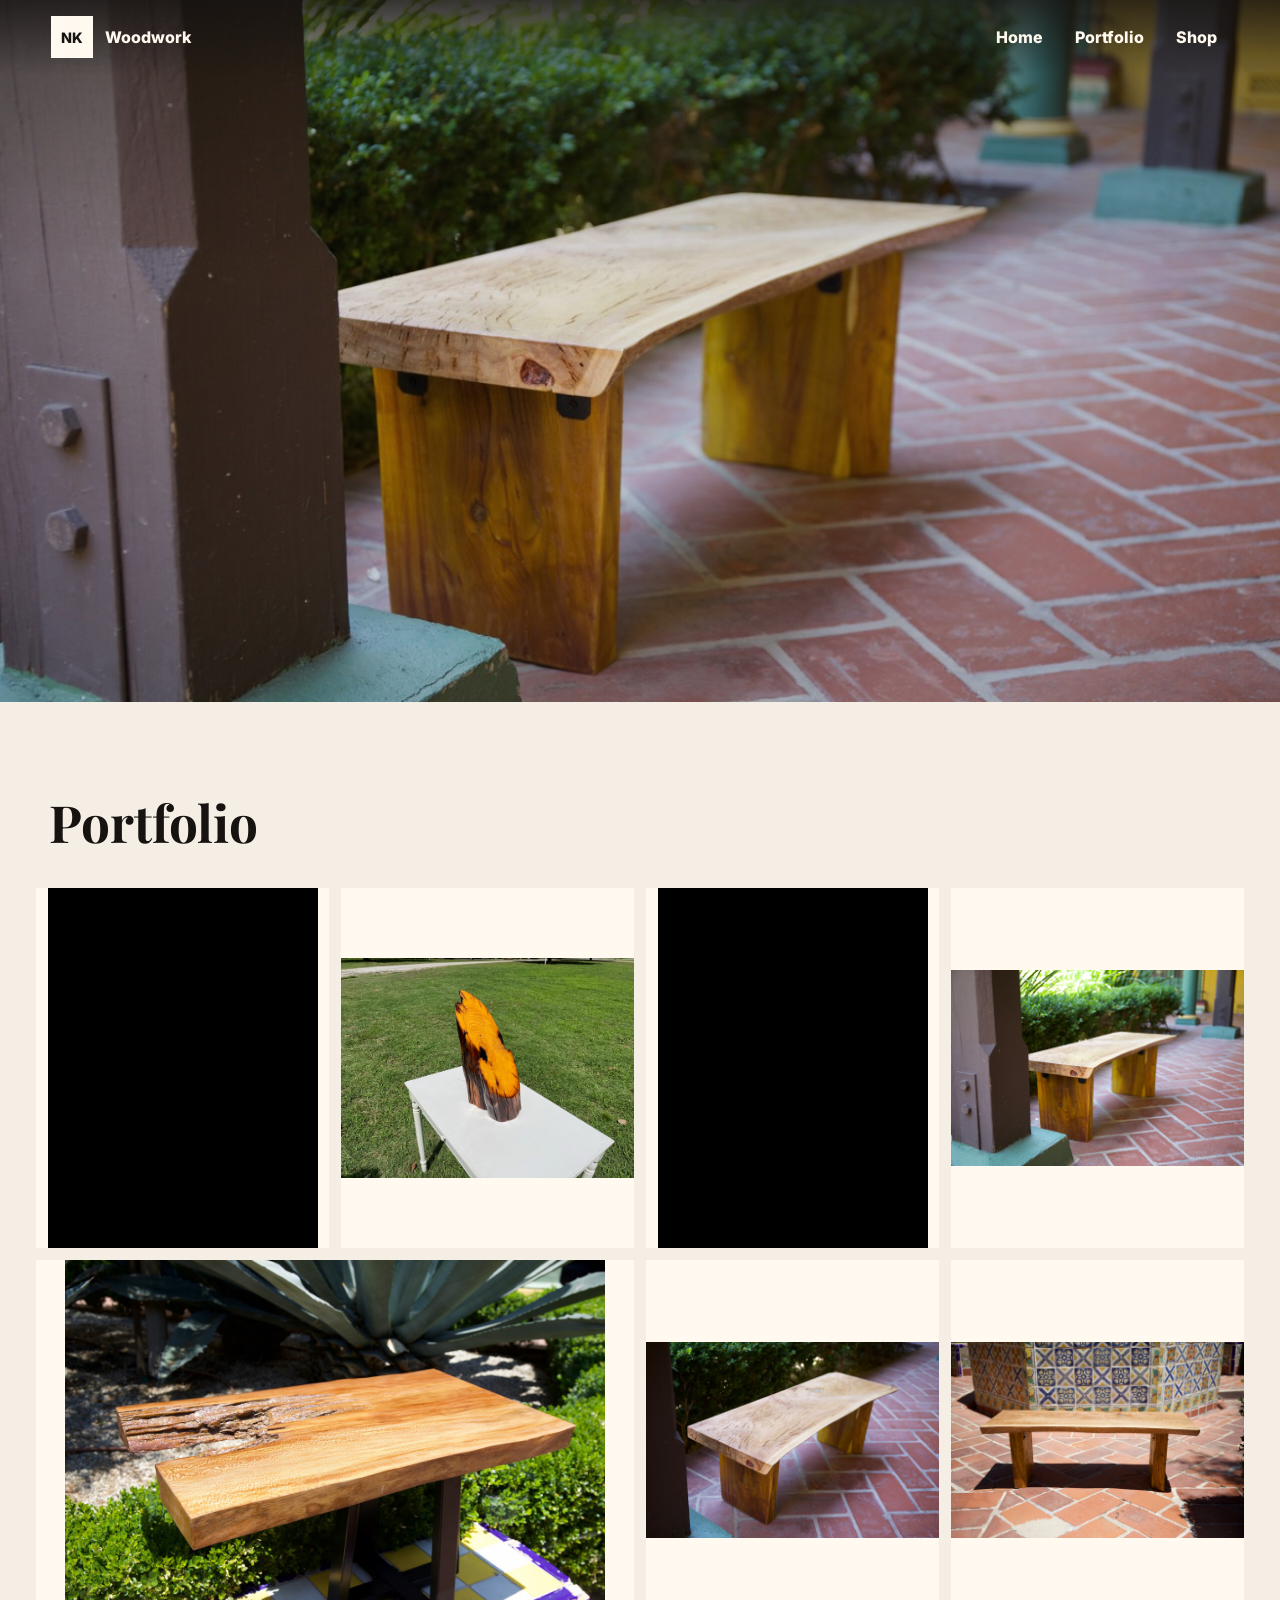
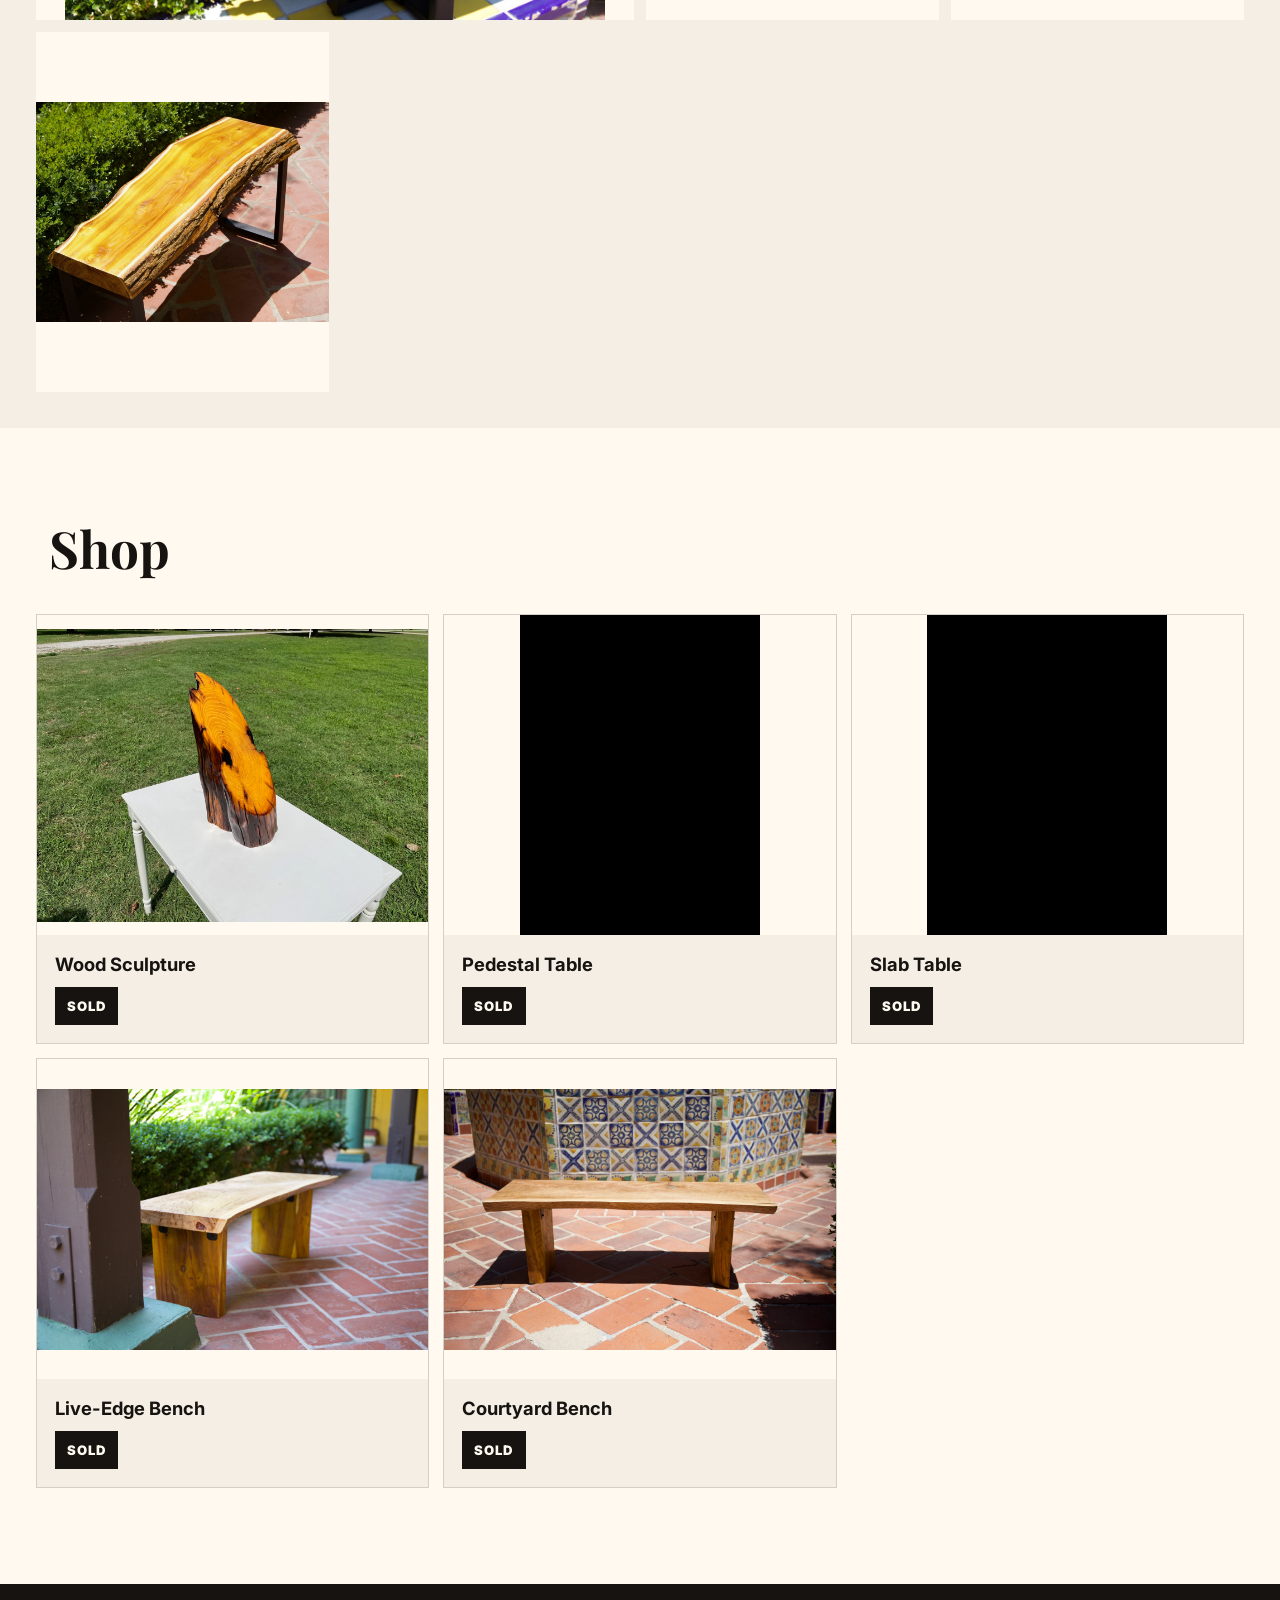
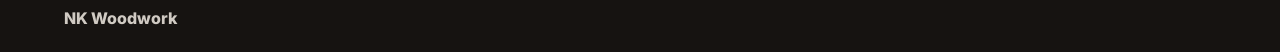
==== index.html @ 6a97d62b "Add files via upload" ====
<!doctype html>
<html lang="en">
  <head>
    <meta charset="utf-8">
    <meta name="viewport" content="width=device-width, initial-scale=1">
    <meta name="description" content="NK Woodwork creates custom handmade wood furniture, live-edge pieces, benches, tables, stools, boxes, and wood goods.">
    <title>NK Woodwork | Custom Wood Furniture</title>
    <link rel="preconnect" href="https://fonts.googleapis.com">
    <link rel="preconnect" href="https://fonts.gstatic.com" crossorigin>
    <link href="https://fonts.googleapis.com/css2?family=Inter:wght@400;600;700;800&family=Playfair+Display:wght@700&display=swap" rel="stylesheet">
    <link rel="stylesheet" href="styles.css">
  </head>
  <body>
    <header class="site-header">
      <a class="brand" href="#home" aria-label="NK Woodwork home">
        <span class="brand-mark">NK</span>
        <span>Woodwork</span>
      </a>
      <nav class="site-nav" aria-label="Main navigation">
        <a href="#home">Home</a>
        <a href="#portfolio">Portfolio</a>
        <a href="#shop">Shop</a>
      </nav>
    </header>

    <main>
      <section id="home" class="hero">
        <img class="hero-image" src="assets/images/live-edge-bench-side.jpg" alt="Wood bench on a tile patio">
        <div class="hero-shade"></div>
      </section>

      <section id="portfolio" class="portfolio-section">
        <div class="section-title">
          <h2>Portfolio</h2>
        </div>

        <div class="portfolio-grid" aria-label="NK Woodwork image portfolio">
          <button class="portfolio-item" type="button" data-full="assets/images/slab-table-courtyard-new.jpg" data-title="Slab table">
            <img src="assets/images/slab-table-courtyard-new.jpg" alt="Wood slab table in a courtyard">
          </button>
          <button class="portfolio-item" type="button" data-full="assets/images/wood-sculpture-lawn.jpg" data-title="Wood sculpture">
            <img src="assets/images/wood-sculpture-lawn.jpg" alt="Polished wood sculpture on a white table outdoors">
          </button>
          <button class="portfolio-item" type="button" data-full="assets/images/pedestal-table-yellow-wall.jpg" data-title="Pedestal table">
            <img src="assets/images/pedestal-table-yellow-wall.jpg" alt="Wood table in front of a yellow wall">
          </button>
          <button class="portfolio-item" type="button" data-full="assets/images/live-edge-bench-side.jpg" data-title="Live-edge bench">
            <img src="assets/images/live-edge-bench-side.jpg" alt="Live-edge bench on tile patio">
          </button>
          <button class="portfolio-item wide" type="button" data-full="assets/images/live-edge-table-garden.jpg" data-title="Garden table">
            <img src="assets/images/live-edge-table-garden.jpg" alt="Live-edge wood table in a garden">
          </button>
          <button class="portfolio-item" type="button" data-full="assets/images/live-edge-bench-angle.jpg" data-title="Wood bench">
            <img src="assets/images/live-edge-bench-angle.jpg" alt="Wood bench from an angled view">
          </button>
          <button class="portfolio-item" type="button" data-full="assets/images/courtyard-bench.jpg" data-title="Courtyard bench">
            <img src="assets/images/courtyard-bench.jpg" alt="Wood bench in front of tilework">
          </button>
          <button class="portfolio-item" type="button" data-full="assets/images/hero-bench.jpg" data-title="Live-edge bench">
            <img src="assets/images/hero-bench.jpg" alt="Live-edge wood bench on a patio">
          </button>
        </div>
      </section>

      <section id="shop" class="shop-section">
        <div class="section-title">
          <h2>Shop</h2>
        </div>

        <div class="shop-grid" aria-label="Items for sale">
          <article class="shop-card">
            <img src="assets/images/wood-sculpture-lawn.jpg" alt="Polished wood sculpture on a white table outdoors">
            <div class="shop-card-copy">
              <h3>Wood Sculpture</h3>
              <p class="sold-out">Sold</p>
            </div>
          </article>

          <article class="shop-card">
            <img src="assets/images/pedestal-table-yellow-wall.jpg" alt="Wood table in front of a yellow wall">
            <div class="shop-card-copy">
              <h3>Pedestal Table</h3>
              <p class="sold-out">Sold</p>
            </div>
          </article>

          <article class="shop-card">
            <img src="assets/images/slab-table-courtyard-new.jpg" alt="Wood slab table in a courtyard">
            <div class="shop-card-copy">
              <h3>Slab Table</h3>
              <p class="sold-out">Sold</p>
            </div>
          </article>

          <article class="shop-card">
            <img src="assets/images/live-edge-bench-side.jpg" alt="Live-edge bench on tile patio">
            <div class="shop-card-copy">
              <h3>Live-Edge Bench</h3>
              <p class="sold-out">Sold</p>
            </div>
          </article>

          <article class="shop-card">
            <img src="assets/images/courtyard-bench.jpg" alt="Wood bench in front of tilework">
            <div class="shop-card-copy">
              <h3>Courtyard Bench</h3>
              <p class="sold-out">Sold</p>
            </div>
          </article>
        </div>
      </section>
    </main>

    <footer class="site-footer">
      <span>NK Woodwork</span>
    </footer>

    <dialog class="lightbox" aria-label="Project image preview">
      <button class="lightbox-close" type="button" aria-label="Close preview">×</button>
      <img src="assets/images/hero-bench.jpg" alt="">
      <p></p>
    </dialog>

    <script src="script.js"></script>
  </body>
</html>
---- styles.css ----
:root {
  --ink: #161311;
  --paper: #f4eee4;
  --paper-soft: #fff9f0;
  --cedar: #9d5b2d;
  --cedar-dark: #633519;
  --forest: #163b34;
  --charcoal: #252321;
  --line: rgba(22, 19, 17, 0.14);
  --shadow: 0 24px 70px rgba(22, 19, 17, 0.22);
}

* {
  box-sizing: border-box;
}

html {
  scroll-behavior: smooth;
}

body {
  margin: 0;
  color: var(--ink);
  background: var(--paper);
  font-family: Inter, system-ui, -apple-system, BlinkMacSystemFont, "Segoe UI", sans-serif;
}

img {
  display: block;
  width: 100%;
}

a {
  color: inherit;
  text-decoration: none;
}

button {
  font: inherit;
}

.site-header {
  position: fixed;
  top: 0;
  left: 0;
  z-index: 10;
  display: flex;
  width: 100%;
  align-items: center;
  justify-content: space-between;
  gap: 18px;
  padding: 16px clamp(16px, 4vw, 52px);
  color: var(--paper-soft);
  background: linear-gradient(to bottom, rgba(22, 19, 17, 0.72), rgba(22, 19, 17, 0));
}

.brand {
  display: inline-flex;
  align-items: center;
  gap: 12px;
  font-weight: 800;
}

.brand-mark {
  display: grid;
  width: 42px;
  height: 42px;
  place-items: center;
  color: var(--ink);
  background: var(--paper-soft);
  font-size: 0.9rem;
}

.site-nav {
  display: flex;
  align-items: center;
  gap: 8px;
  font-weight: 800;
}

.site-nav a {
  padding: 10px 12px;
}

.site-nav a:hover,
.site-nav a:focus-visible {
  color: #f1c38b;
}

.hero {
  position: relative;
  min-height: 78svh;
  display: grid;
  overflow: hidden;
  color: var(--paper-soft);
}

.hero-image,
.hero-shade {
  position: absolute;
  inset: 0;
  width: 100%;
  height: 100%;
}

.hero-image {
  object-fit: cover;
}

.hero-shade {
  background:
    linear-gradient(180deg, rgba(22, 19, 17, 0.5), rgba(22, 19, 17, 0.06) 38%),
    linear-gradient(0deg, rgba(22, 19, 17, 0.18), rgba(22, 19, 17, 0));
}

h2 {
  margin: 0;
  font-family: "Playfair Display", Georgia, serif;
  line-height: 0.94;
  letter-spacing: 0;
}

h2 {
  font-size: clamp(1.9rem, 4vw, 3.8rem);
}

.shop-card h3,
.shop-card p {
  margin: 0;
}

.portfolio-section {
  padding: clamp(52px, 8vw, 96px) clamp(12px, 3vw, 36px) clamp(12px, 3vw, 36px);
}

.section-title {
  padding: 0 clamp(4px, 1vw, 16px) clamp(26px, 4vw, 42px);
}

.portfolio-grid {
  display: grid;
  grid-template-columns: repeat(4, minmax(0, 1fr));
  grid-auto-rows: 360px;
  gap: 12px;
}

.portfolio-item {
  position: relative;
  overflow: hidden;
  border: 0;
  padding: 0;
  background: var(--paper-soft);
  cursor: zoom-in;
}

.portfolio-item.wide {
  grid-column: span 2;
}

.portfolio-item.tall {
  grid-row: span 2;
}

.portfolio-item img {
  height: 100%;
  object-fit: contain;
  transition: transform 260ms ease, filter 260ms ease;
}

.portfolio-item:hover img,
.portfolio-item:focus-visible img {
  transform: scale(1.035);
  filter: saturate(1.06) contrast(1.02);
}

.shop-section {
  padding: clamp(52px, 8vw, 96px) clamp(12px, 3vw, 36px);
  background: var(--paper-soft);
}

.shop-grid {
  display: grid;
  grid-template-columns: repeat(3, minmax(0, 1fr));
  gap: 14px;
}

.shop-card {
  display: grid;
  grid-template-rows: 320px auto;
  border: 1px solid var(--line);
  background: var(--paper);
}

.shop-card img {
  height: 100%;
  object-fit: contain;
  background: var(--paper-soft);
}

.shop-card-copy {
  display: grid;
  gap: 12px;
  padding: 18px;
}

.shop-card h3 {
  font-size: 1.15rem;
}

.sold-out {
  display: inline-flex;
  width: fit-content;
  min-height: 38px;
  align-items: center;
  padding: 9px 12px;
  color: var(--paper-soft);
  background: var(--ink);
  font-size: 0.82rem;
  font-weight: 900;
  letter-spacing: 0.08em;
  text-transform: uppercase;
}

.site-footer {
  display: flex;
  flex-wrap: wrap;
  gap: 12px 24px;
  justify-content: space-between;
  padding: 24px clamp(18px, 5vw, 72px);
  color: rgba(255, 249, 240, 0.8);
  background: var(--ink);
  font-weight: 800;
}

.lightbox {
  width: min(1120px, calc(100vw - 32px));
  border: 0;
  padding: 0;
  color: #fff;
  background: #14110f;
  box-shadow: var(--shadow);
}

.lightbox::backdrop {
  background: rgba(0, 0, 0, 0.78);
}

.lightbox img {
  max-height: 82vh;
  object-fit: contain;
  background: #14110f;
}

.lightbox p {
  margin: 0;
  padding: 14px 18px 18px;
  font-weight: 800;
}

.lightbox-close {
  position: absolute;
  top: 10px;
  right: 10px;
  z-index: 2;
  width: 42px;
  height: 42px;
  border: 1px solid rgba(255, 255, 255, 0.45);
  color: #fff;
  background: rgba(0, 0, 0, 0.55);
  font-size: 1.8rem;
  line-height: 1;
  cursor: pointer;
}

@media (max-width: 980px) {
  .portfolio-grid {
    grid-template-columns: repeat(2, minmax(0, 1fr));
    grid-auto-rows: 330px;
  }

  .shop-grid {
    grid-template-columns: 1fr;
  }
}

@media (max-width: 620px) {
  .site-header {
    align-items: center;
    flex-direction: row;
    background: rgba(22, 19, 17, 0.8);
  }

  .site-nav {
    width: auto;
    justify-content: flex-end;
    gap: 8px;
    font-size: 0.78rem;
  }

  .site-nav a {
    padding-inline: 0;
  }

  .brand {
    gap: 8px;
    font-size: 0.9rem;
  }

  .brand-mark {
    width: 36px;
    height: 36px;
    font-size: 0.78rem;
  }

  .hero {
    min-height: 62svh;
  }

  .portfolio-grid {
    grid-template-columns: 1fr;
    grid-auto-rows: 360px;
  }

  .portfolio-item.wide,
  .portfolio-item.tall {
    grid-column: auto;
    grid-row: auto;
  }
}
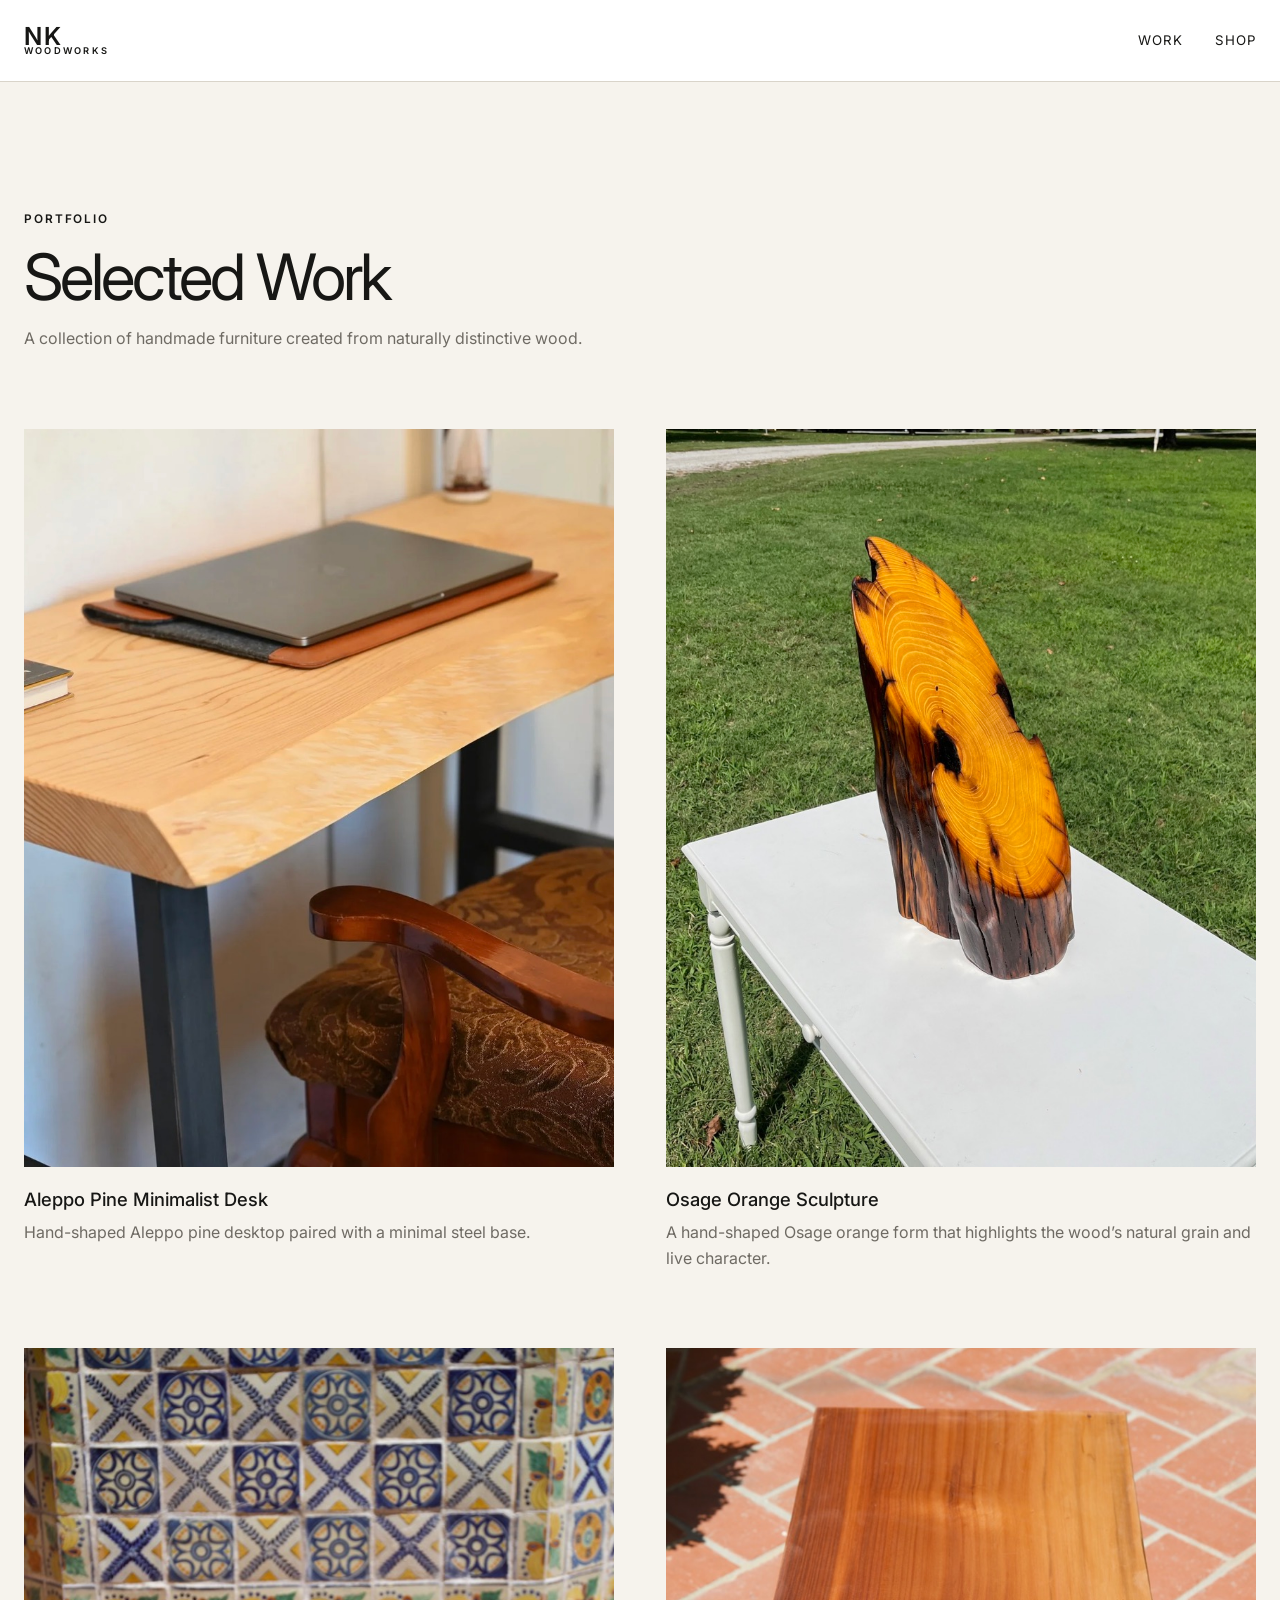
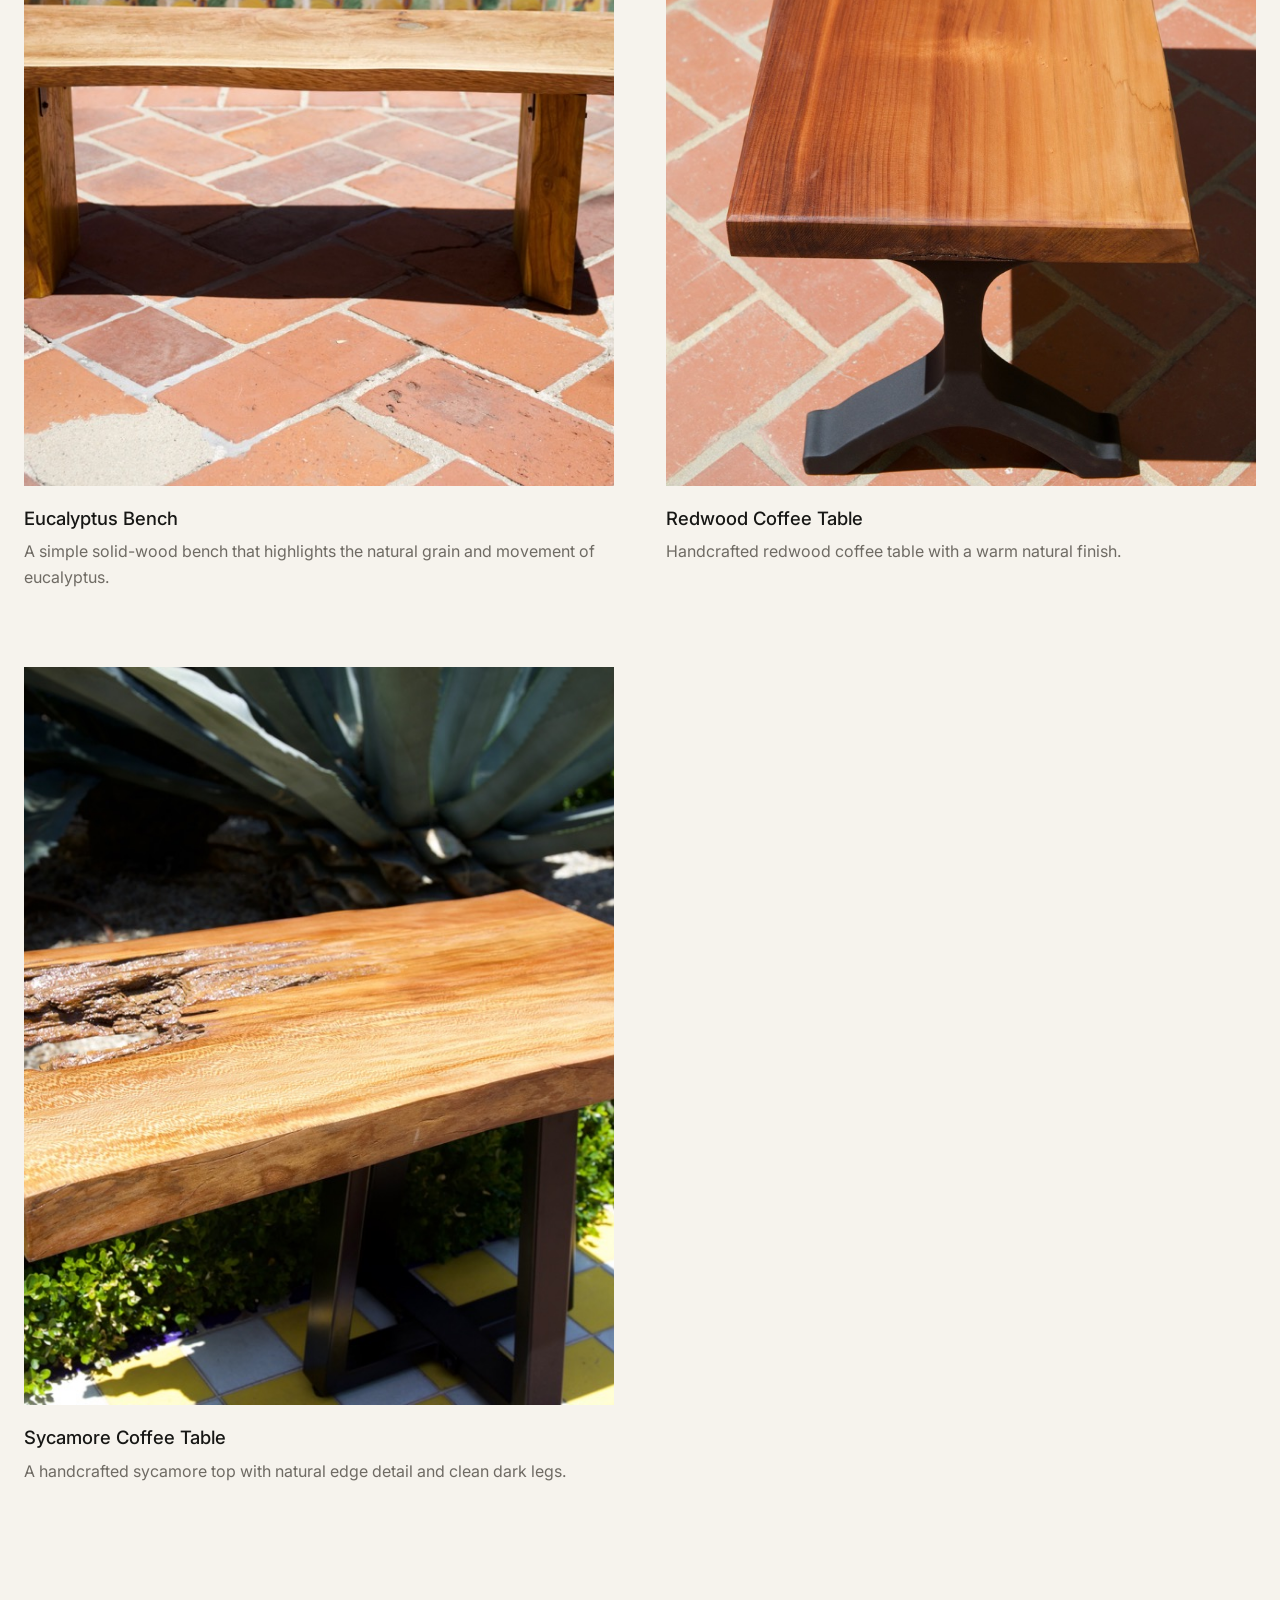
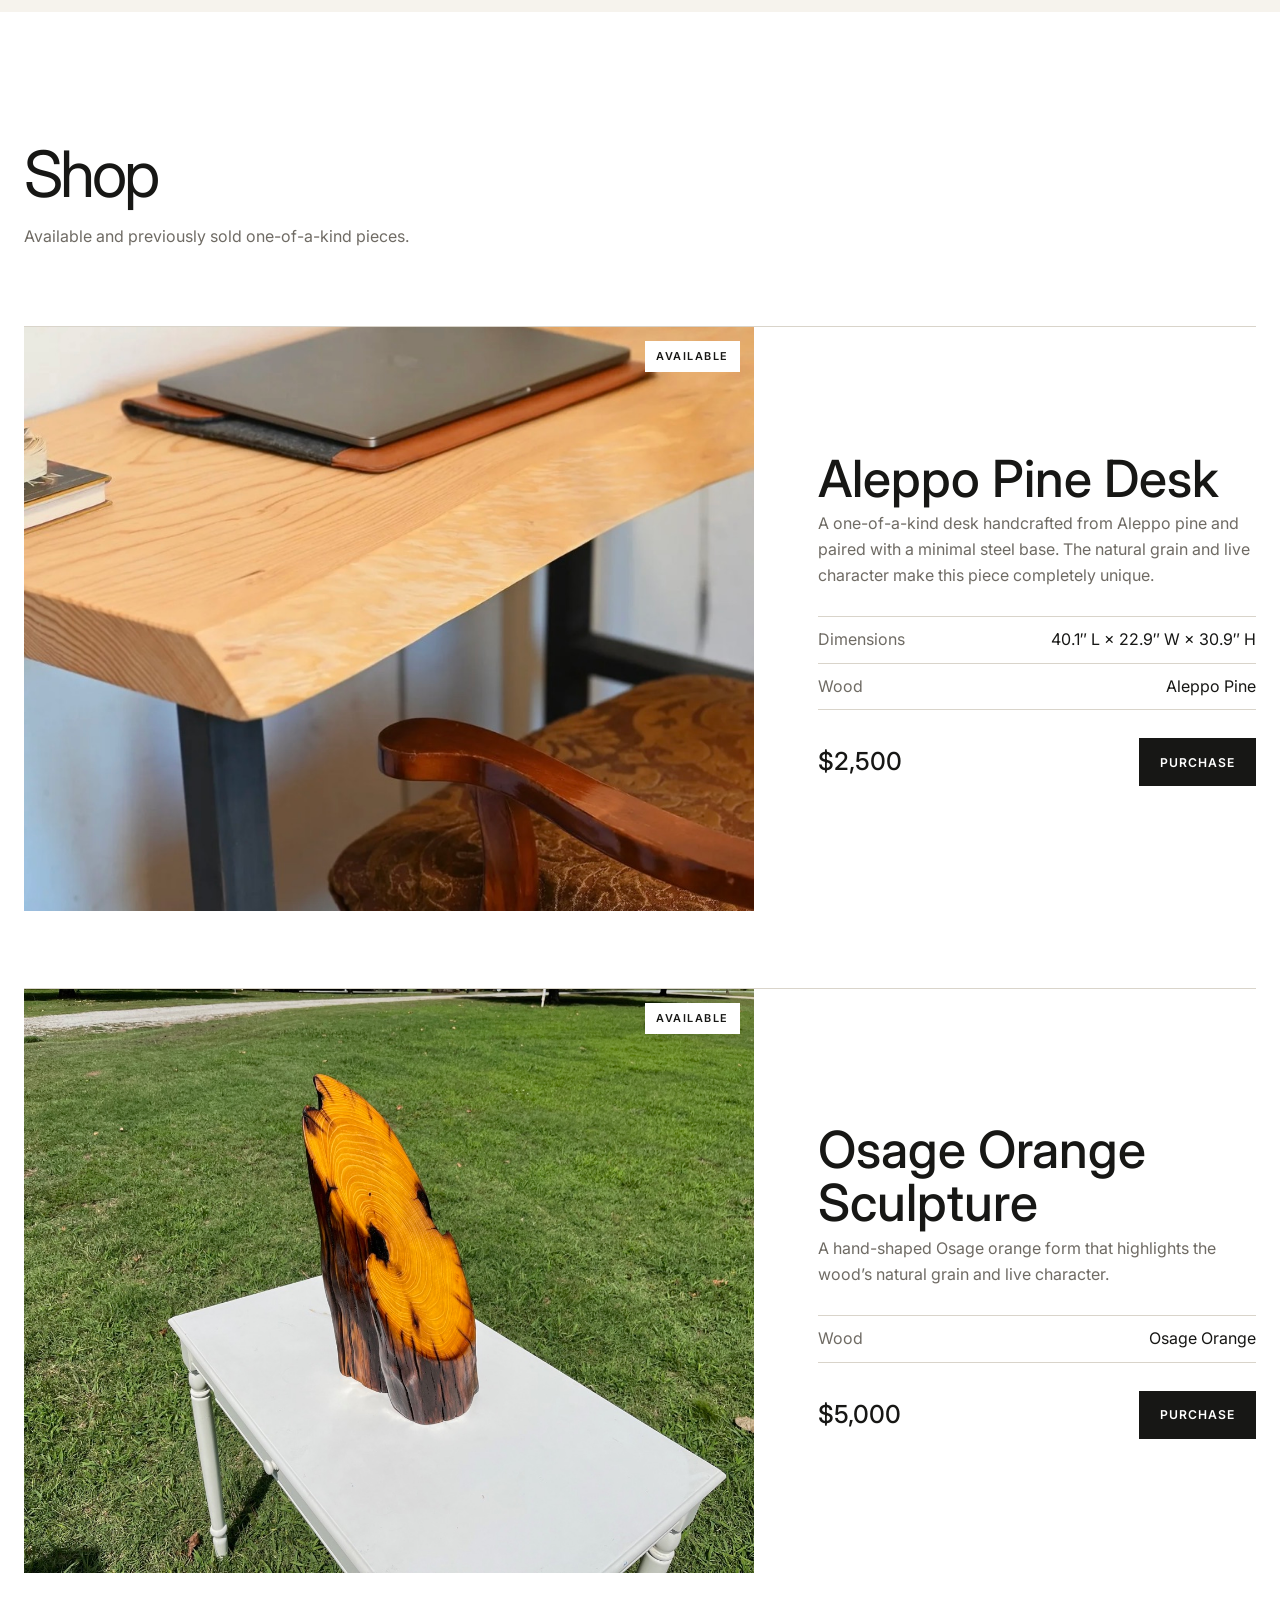
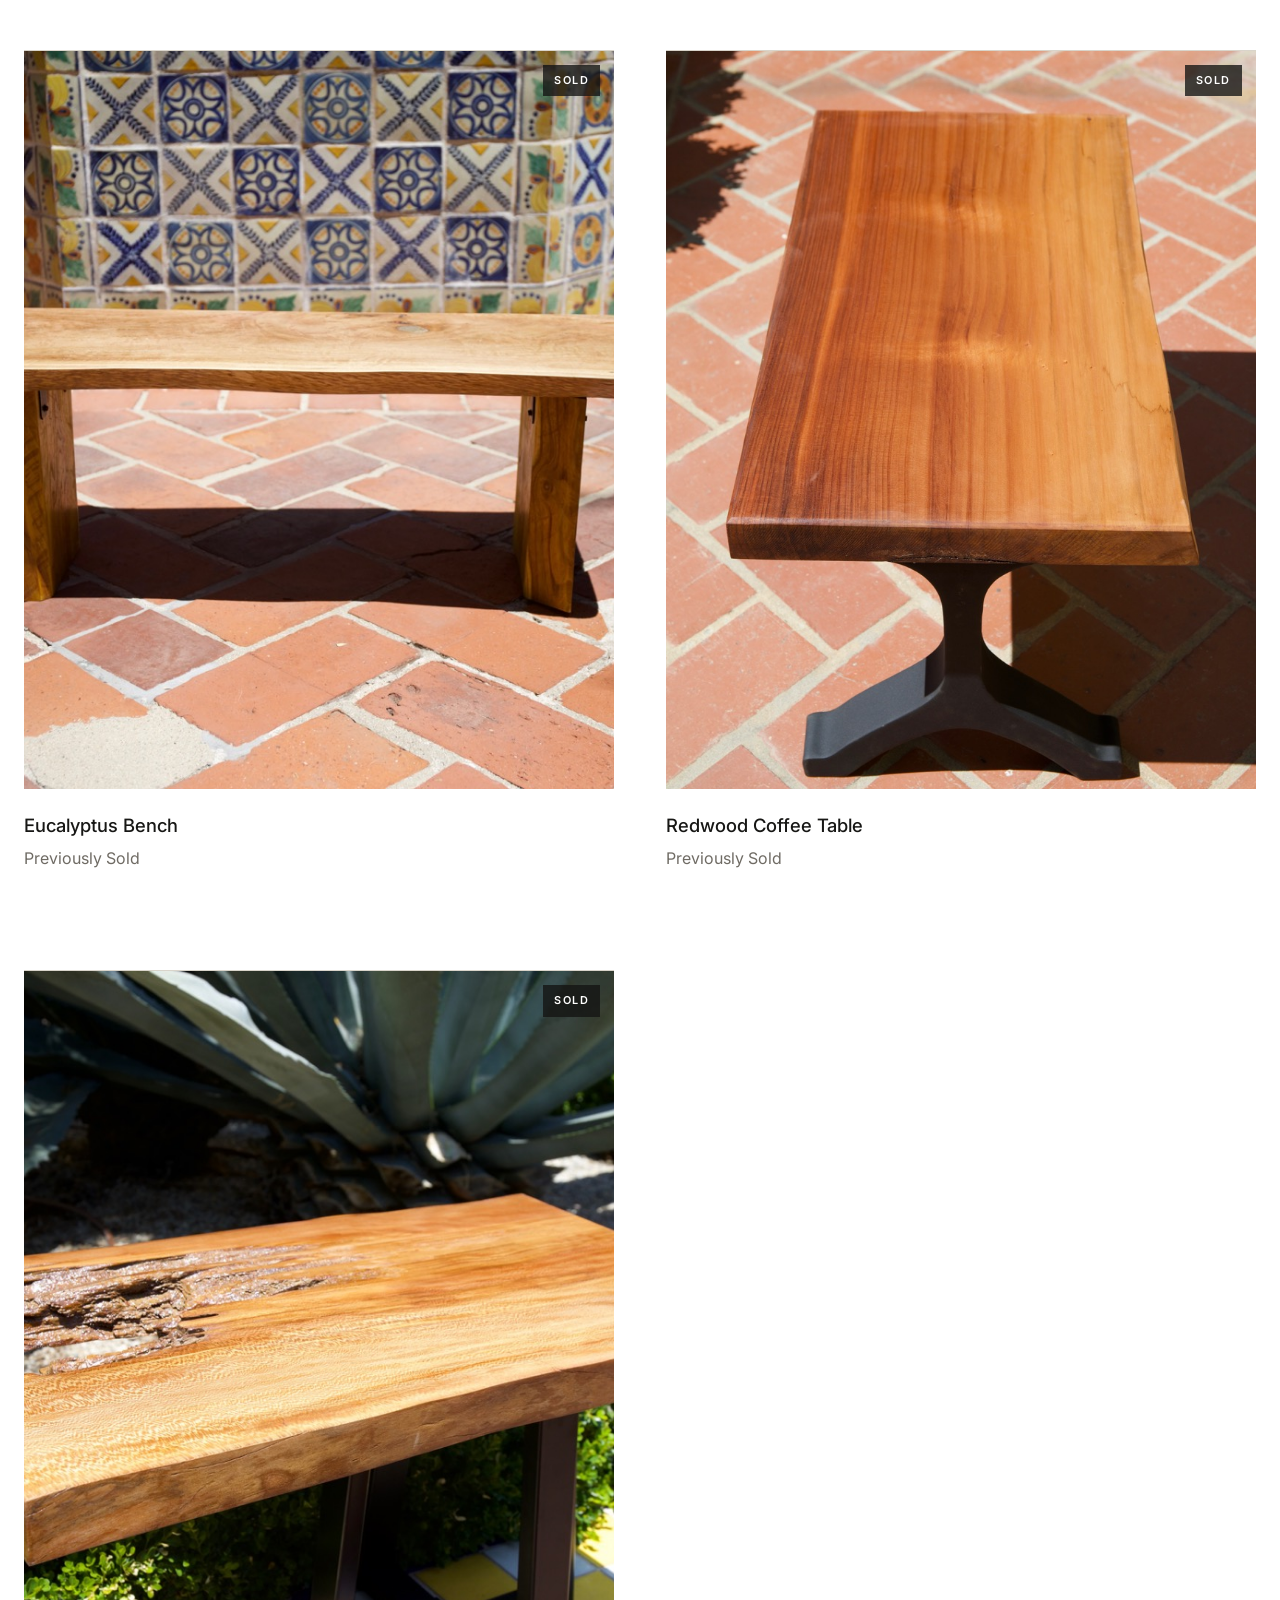
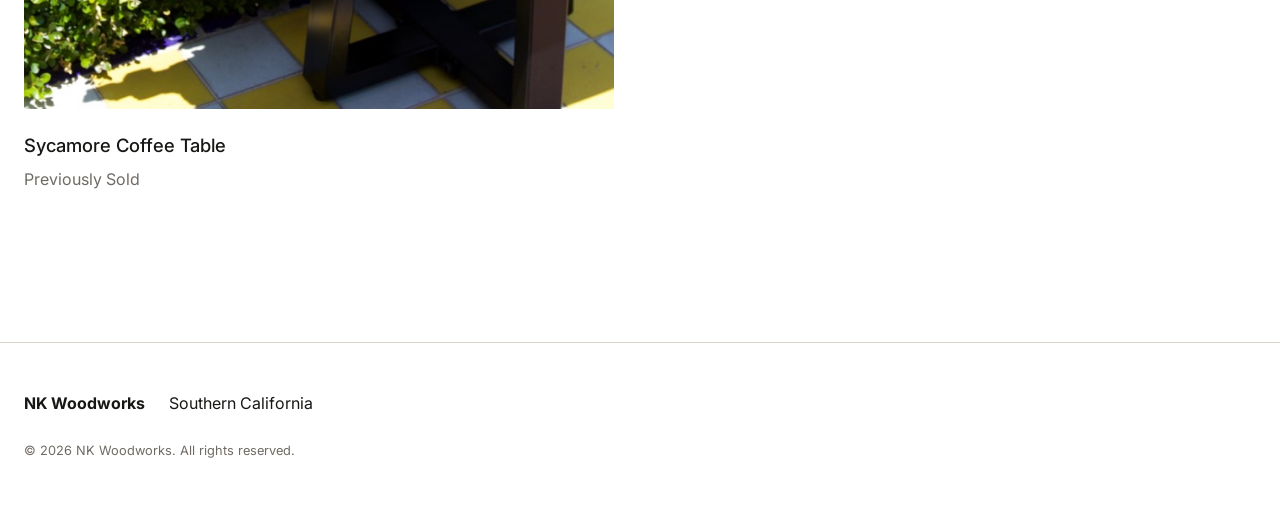
==== commit 9c5e3e58: "Add files via upload" ====
--- a/index.html
+++ b/index.html
@@ -1,126 +1,76 @@
 <!doctype html>
 <html lang="en">
-  <head>
-    <meta charset="utf-8">
-    <meta name="viewport" content="width=device-width, initial-scale=1">
-    <meta name="description" content="NK Woodwork creates custom handmade wood furniture, live-edge pieces, benches, tables, stools, boxes, and wood goods.">
-    <title>NK Woodwork | Custom Wood Furniture</title>
-    <link rel="preconnect" href="https://fonts.googleapis.com">
-    <link rel="preconnect" href="https://fonts.gstatic.com" crossorigin>
-    <link href="https://fonts.googleapis.com/css2?family=Inter:wght@400;600;700;800&family=Playfair+Display:wght@700&display=swap" rel="stylesheet">
-    <link rel="stylesheet" href="styles.css">
-  </head>
-  <body>
-    <header class="site-header">
-      <a class="brand" href="#home" aria-label="NK Woodwork home">
-        <span class="brand-mark">NK</span>
-        <span>Woodwork</span>
-      </a>
-      <nav class="site-nav" aria-label="Main navigation">
-        <a href="#home">Home</a>
-        <a href="#portfolio">Portfolio</a>
-        <a href="#shop">Shop</a>
-      </nav>
-    </header>
+<head>
+  <meta charset="utf-8">
+  <meta name="viewport" content="width=device-width, initial-scale=1">
+  <title>NK Woodworks | Handcrafted Furniture</title>
+  <meta name="description" content="NK Woodworks creates one-of-a-kind handcrafted furniture from distinctive natural wood in Southern California.">
+  <meta name="theme-color" content="#f6f3ed">
+  <link rel="canonical" href="https://nk-woodwork.com/">
+  <link rel="icon" href="images/hero-bench.jpg">
+  <meta property="og:title" content="NK Woodworks | Handcrafted Furniture">
+  <meta property="og:description" content="One-of-a-kind handcrafted furniture from distinctive natural wood in Southern California.">
+  <meta property="og:image" content="https://nk-woodwork.com/images/social-preview.jpg">
+  <meta property="og:url" content="https://nk-woodwork.com/">
+  <meta property="og:type" content="website">
+  <meta name="twitter:card" content="summary_large_image">
+  <meta name="twitter:title" content="NK Woodworks | Handcrafted Furniture">
+  <meta name="twitter:description" content="One-of-a-kind handcrafted furniture from distinctive natural wood in Southern California.">
+  <meta name="twitter:image" content="https://nk-woodwork.com/images/social-preview.jpg">
+  <link rel="preconnect" href="https://fonts.googleapis.com">
+  <link rel="preconnect" href="https://fonts.gstatic.com" crossorigin>
+  <link href="https://fonts.googleapis.com/css2?family=Cormorant+Garamond:ital,wght@1,500&family=Inter:wght@400;500;600&display=swap" rel="stylesheet">
+  <link rel="stylesheet" href="styles.css">
+  <script type="application/ld+json">
+  {
+    "@context": "https://schema.org",
+    "@type": "ProfessionalService",
+    "name": "NK Woodworks",
+    "url": "https://nk-woodwork.com/",
+    "description": "One-of-a-kind handcrafted furniture from distinctive natural wood in Southern California.",
+    "areaServed": "Southern California"
+  }
+  </script>
+</head>
+<body>
+  <a class="skip-link" href="#main">Skip to content</a>
+  <header class="site-header">
+    <a class="wordmark" href="#work" aria-label="NK Woodworks work"><span>NK</span><small>WOODWORKS</small></a>
+    <button class="menu-toggle" type="button" aria-label="Open navigation" aria-expanded="false" aria-controls="site-nav"><span></span><span></span></button>
+    <nav id="site-nav" class="site-nav" aria-label="Main navigation">
+      <a href="#work">Work</a><a href="#shop">Shop</a>
+    </nav>
+  </header>
 
-    <main>
-      <section id="home" class="hero">
-        <img class="hero-image" src="assets/images/live-edge-bench-side.jpg" alt="Wood bench on a tile patio">
-        <div class="hero-shade"></div>
-      </section>
+  <main id="main">
+    <section id="work" class="section shell">
+      <header class="section-heading"><p class="eyebrow">Portfolio</p><h2>Selected Work</h2><p>A collection of handmade furniture created from naturally distinctive wood.</p></header>
+      <div class="work-grid">
+        <figure class="work-item"><button class="image-button" type="button" data-index="0"><img src="images/aleppo-pine-desk.jpg" alt="Aleppo pine minimalist desk with a steel base" loading="lazy"></button><figcaption><h3>Aleppo Pine Minimalist Desk</h3><p>Hand-shaped Aleppo pine desktop paired with a minimal steel base.</p></figcaption></figure>
+        <figure class="work-item"><button class="image-button" type="button" data-index="1"><img src="images/osage-orange-side-table.jpg" alt="Hand-shaped Osage orange wood sculpture" loading="lazy"></button><figcaption><h3>Osage Orange Sculpture</h3><p>A hand-shaped Osage orange form that highlights the wood’s natural grain and live character.</p></figcaption></figure>
+        <figure class="work-item"><button class="image-button" type="button" data-index="2"><img src="images/eucalyptus-bench.jpg" alt="Solid eucalyptus wood bench" loading="lazy"></button><figcaption><h3>Eucalyptus Bench</h3><p>A simple solid-wood bench that highlights the natural grain and movement of eucalyptus.</p></figcaption></figure>
+        <figure class="work-item"><button class="image-button" type="button" data-index="3"><img src="images/redwood-coffee-table.jpg" alt="Handcrafted redwood coffee table" loading="lazy"></button><figcaption><h3>Redwood Coffee Table</h3><p>Handcrafted redwood coffee table with a warm natural finish.</p></figcaption></figure>
+        <figure class="work-item"><button class="image-button" type="button" data-index="5"><img src="images/osage-orange-coffee-table.jpg" alt="Sycamore coffee table with natural edge detail" loading="lazy"></button><figcaption><h3>Sycamore Coffee Table</h3><p>A handcrafted sycamore top with natural edge detail and clean dark legs.</p></figcaption></figure>
+      </div>
+    </section>
 
-      <section id="portfolio" class="portfolio-section">
-        <div class="section-title">
-          <h2>Portfolio</h2>
+    <section id="shop" class="section shop-section">
+      <div class="shell"><header class="section-heading"><h2>Shop</h2><p>Available and previously sold one-of-a-kind pieces.</p></header>
+        <div class="shop-grid">
+          <article class="product-card available"><div class="product-image"><img src="images/aleppo-pine-desk.jpg" alt="Available Aleppo Pine Desk" loading="lazy"><span class="status available-status">Available</span></div><div class="product-copy"><h3>Aleppo Pine Desk</h3><p>A one-of-a-kind desk handcrafted from Aleppo pine and paired with a minimal steel base. The natural grain and live character make this piece completely unique.</p><dl><div><dt>Dimensions</dt><dd>40.1″ L × 22.9″ W × 30.9″ H</dd></div><div><dt>Wood</dt><dd>Aleppo Pine</dd></div></dl><div class="purchase-row"><strong>$2,500</strong><a class="button button-dark" href="https://buy.stripe.com/bJe5kD5R5fzK0Cw1165Vu05" target="_blank" rel="noopener noreferrer">Purchase</a></div></div></article>
+          <article class="product-card available"><div class="product-image"><img src="images/osage-orange-side-table.jpg" alt="Available Osage Orange Sculpture" loading="lazy"><span class="status available-status">Available</span></div><div class="product-copy"><h3>Osage Orange Sculpture</h3><p>A hand-shaped Osage orange form that highlights the wood’s natural grain and live character.</p><dl><div><dt>Wood</dt><dd>Osage Orange</dd></div></dl><div class="purchase-row"><strong>$5,000</strong><a class="button button-dark" href="https://buy.stripe.com/fZufZh6V90EQfxq1165Vu02" target="_blank" rel="noopener noreferrer">Purchase</a></div></div></article>
+          <article class="product-card sold"><div class="product-image"><img src="images/eucalyptus-bench.jpg" alt="Eucalyptus Bench" loading="lazy"><span class="status">Sold</span></div><div class="product-copy"><h3>Eucalyptus Bench</h3><p>Previously Sold</p></div></article>
+          <article class="product-card sold"><div class="product-image"><img src="images/redwood-coffee-table.jpg" alt="Redwood Coffee Table" loading="lazy"><span class="status">Sold</span></div><div class="product-copy"><h3>Redwood Coffee Table</h3><p>Previously Sold</p></div></article>
+          <article class="product-card sold"><div class="product-image"><img src="images/osage-orange-coffee-table.jpg" alt="Sycamore Coffee Table" loading="lazy"><span class="status">Sold</span></div><div class="product-copy"><h3>Sycamore Coffee Table</h3><p>Previously Sold</p></div></article>
         </div>
+      </div>
+    </section>
 
-        <div class="portfolio-grid" aria-label="NK Woodwork image portfolio">
-          <button class="portfolio-item" type="button" data-full="assets/images/slab-table-courtyard-new.jpg" data-title="Slab table">
-            <img src="assets/images/slab-table-courtyard-new.jpg" alt="Wood slab table in a courtyard">
-          </button>
-          <button class="portfolio-item" type="button" data-full="assets/images/wood-sculpture-lawn.jpg" data-title="Wood sculpture">
-            <img src="assets/images/wood-sculpture-lawn.jpg" alt="Polished wood sculpture on a white table outdoors">
-          </button>
-          <button class="portfolio-item" type="button" data-full="assets/images/pedestal-table-yellow-wall.jpg" data-title="Pedestal table">
-            <img src="assets/images/pedestal-table-yellow-wall.jpg" alt="Wood table in front of a yellow wall">
-          </button>
-          <button class="portfolio-item" type="button" data-full="assets/images/live-edge-bench-side.jpg" data-title="Live-edge bench">
-            <img src="assets/images/live-edge-bench-side.jpg" alt="Live-edge bench on tile patio">
-          </button>
-          <button class="portfolio-item wide" type="button" data-full="assets/images/live-edge-table-garden.jpg" data-title="Garden table">
-            <img src="assets/images/live-edge-table-garden.jpg" alt="Live-edge wood table in a garden">
-          </button>
-          <button class="portfolio-item" type="button" data-full="assets/images/live-edge-bench-angle.jpg" data-title="Wood bench">
-            <img src="assets/images/live-edge-bench-angle.jpg" alt="Wood bench from an angled view">
-          </button>
-          <button class="portfolio-item" type="button" data-full="assets/images/courtyard-bench.jpg" data-title="Courtyard bench">
-            <img src="assets/images/courtyard-bench.jpg" alt="Wood bench in front of tilework">
-          </button>
-          <button class="portfolio-item" type="button" data-full="assets/images/hero-bench.jpg" data-title="Live-edge bench">
-            <img src="assets/images/hero-bench.jpg" alt="Live-edge wood bench on a patio">
-          </button>
-        </div>
-      </section>
+  </main>
 
-      <section id="shop" class="shop-section">
-        <div class="section-title">
-          <h2>Shop</h2>
-        </div>
+  <footer class="site-footer"><div><strong>NK Woodworks</strong><span>Southern California</span></div><p>© <span id="year"></span> NK Woodworks. All rights reserved.</p></footer>
 
-        <div class="shop-grid" aria-label="Items for sale">
-          <article class="shop-card">
-            <img src="assets/images/wood-sculpture-lawn.jpg" alt="Polished wood sculpture on a white table outdoors">
-            <div class="shop-card-copy">
-              <h3>Wood Sculpture</h3>
-              <p class="sold-out">Sold</p>
-            </div>
-          </article>
-
-          <article class="shop-card">
-            <img src="assets/images/pedestal-table-yellow-wall.jpg" alt="Wood table in front of a yellow wall">
-            <div class="shop-card-copy">
-              <h3>Pedestal Table</h3>
-              <p class="sold-out">Sold</p>
-            </div>
-          </article>
-
-          <article class="shop-card">
-            <img src="assets/images/slab-table-courtyard-new.jpg" alt="Wood slab table in a courtyard">
-            <div class="shop-card-copy">
-              <h3>Slab Table</h3>
-              <p class="sold-out">Sold</p>
-            </div>
-          </article>
-
-          <article class="shop-card">
-            <img src="assets/images/live-edge-bench-side.jpg" alt="Live-edge bench on tile patio">
-            <div class="shop-card-copy">
-              <h3>Live-Edge Bench</h3>
-              <p class="sold-out">Sold</p>
-            </div>
-          </article>
-
-          <article class="shop-card">
-            <img src="assets/images/courtyard-bench.jpg" alt="Wood bench in front of tilework">
-            <div class="shop-card-copy">
-              <h3>Courtyard Bench</h3>
-              <p class="sold-out">Sold</p>
-            </div>
-          </article>
-        </div>
-      </section>
-    </main>
-
-    <footer class="site-footer">
-      <span>NK Woodwork</span>
-    </footer>
-
-    <dialog class="lightbox" aria-label="Project image preview">
-      <button class="lightbox-close" type="button" aria-label="Close preview">×</button>
-      <img src="assets/images/hero-bench.jpg" alt="">
-      <p></p>
-    </dialog>
-
-    <script src="script.js"></script>
-  </body>
+  <dialog id="lightbox" class="lightbox" aria-label="Portfolio image viewer"><button class="lightbox-close" type="button" aria-label="Close image viewer">×</button><button class="lightbox-control prev" type="button" aria-label="Previous image">‹</button><img src="images/aleppo-pine-desk.jpg" alt=""><p></p><button class="lightbox-control next" type="button" aria-label="Next image">›</button></dialog>
+  <script src="script.js"></script>
+</body>
 </html>
--- a/styles.css
+++ b/styles.css
@@ -1,329 +1,4 @@
-:root {
-  --ink: #161311;
-  --paper: #f4eee4;
-  --paper-soft: #fff9f0;
-  --cedar: #9d5b2d;
-  --cedar-dark: #633519;
-  --forest: #163b34;
-  --charcoal: #252321;
-  --line: rgba(22, 19, 17, 0.14);
-  --shadow: 0 24px 70px rgba(22, 19, 17, 0.22);
-}
-
-* {
-  box-sizing: border-box;
-}
-
-html {
-  scroll-behavior: smooth;
-}
-
-body {
-  margin: 0;
-  color: var(--ink);
-  background: var(--paper);
-  font-family: Inter, system-ui, -apple-system, BlinkMacSystemFont, "Segoe UI", sans-serif;
-}
-
-img {
-  display: block;
-  width: 100%;
-}
-
-a {
-  color: inherit;
-  text-decoration: none;
-}
-
-button {
-  font: inherit;
-}
-
-.site-header {
-  position: fixed;
-  top: 0;
-  left: 0;
-  z-index: 10;
-  display: flex;
-  width: 100%;
-  align-items: center;
-  justify-content: space-between;
-  gap: 18px;
-  padding: 16px clamp(16px, 4vw, 52px);
-  color: var(--paper-soft);
-  background: linear-gradient(to bottom, rgba(22, 19, 17, 0.72), rgba(22, 19, 17, 0));
-}
-
-.brand {
-  display: inline-flex;
-  align-items: center;
-  gap: 12px;
-  font-weight: 800;
-}
-
-.brand-mark {
-  display: grid;
-  width: 42px;
-  height: 42px;
-  place-items: center;
-  color: var(--ink);
-  background: var(--paper-soft);
-  font-size: 0.9rem;
-}
-
-.site-nav {
-  display: flex;
-  align-items: center;
-  gap: 8px;
-  font-weight: 800;
-}
-
-.site-nav a {
-  padding: 10px 12px;
-}
-
-.site-nav a:hover,
-.site-nav a:focus-visible {
-  color: #f1c38b;
-}
-
-.hero {
-  position: relative;
-  min-height: 78svh;
-  display: grid;
-  overflow: hidden;
-  color: var(--paper-soft);
-}
-
-.hero-image,
-.hero-shade {
-  position: absolute;
-  inset: 0;
-  width: 100%;
-  height: 100%;
-}
-
-.hero-image {
-  object-fit: cover;
-}
-
-.hero-shade {
-  background:
-    linear-gradient(180deg, rgba(22, 19, 17, 0.5), rgba(22, 19, 17, 0.06) 38%),
-    linear-gradient(0deg, rgba(22, 19, 17, 0.18), rgba(22, 19, 17, 0));
-}
-
-h2 {
-  margin: 0;
-  font-family: "Playfair Display", Georgia, serif;
-  line-height: 0.94;
-  letter-spacing: 0;
-}
-
-h2 {
-  font-size: clamp(1.9rem, 4vw, 3.8rem);
-}
-
-.shop-card h3,
-.shop-card p {
-  margin: 0;
-}
-
-.portfolio-section {
-  padding: clamp(52px, 8vw, 96px) clamp(12px, 3vw, 36px) clamp(12px, 3vw, 36px);
-}
-
-.section-title {
-  padding: 0 clamp(4px, 1vw, 16px) clamp(26px, 4vw, 42px);
-}
-
-.portfolio-grid {
-  display: grid;
-  grid-template-columns: repeat(4, minmax(0, 1fr));
-  grid-auto-rows: 360px;
-  gap: 12px;
-}
-
-.portfolio-item {
-  position: relative;
-  overflow: hidden;
-  border: 0;
-  padding: 0;
-  background: var(--paper-soft);
-  cursor: zoom-in;
-}
-
-.portfolio-item.wide {
-  grid-column: span 2;
-}
-
-.portfolio-item.tall {
-  grid-row: span 2;
-}
-
-.portfolio-item img {
-  height: 100%;
-  object-fit: contain;
-  transition: transform 260ms ease, filter 260ms ease;
-}
-
-.portfolio-item:hover img,
-.portfolio-item:focus-visible img {
-  transform: scale(1.035);
-  filter: saturate(1.06) contrast(1.02);
-}
-
-.shop-section {
-  padding: clamp(52px, 8vw, 96px) clamp(12px, 3vw, 36px);
-  background: var(--paper-soft);
-}
-
-.shop-grid {
-  display: grid;
-  grid-template-columns: repeat(3, minmax(0, 1fr));
-  gap: 14px;
-}
-
-.shop-card {
-  display: grid;
-  grid-template-rows: 320px auto;
-  border: 1px solid var(--line);
-  background: var(--paper);
-}
-
-.shop-card img {
-  height: 100%;
-  object-fit: contain;
-  background: var(--paper-soft);
-}
-
-.shop-card-copy {
-  display: grid;
-  gap: 12px;
-  padding: 18px;
-}
-
-.shop-card h3 {
-  font-size: 1.15rem;
-}
-
-.sold-out {
-  display: inline-flex;
-  width: fit-content;
-  min-height: 38px;
-  align-items: center;
-  padding: 9px 12px;
-  color: var(--paper-soft);
-  background: var(--ink);
-  font-size: 0.82rem;
-  font-weight: 900;
-  letter-spacing: 0.08em;
-  text-transform: uppercase;
-}
-
-.site-footer {
-  display: flex;
-  flex-wrap: wrap;
-  gap: 12px 24px;
-  justify-content: space-between;
-  padding: 24px clamp(18px, 5vw, 72px);
-  color: rgba(255, 249, 240, 0.8);
-  background: var(--ink);
-  font-weight: 800;
-}
-
-.lightbox {
-  width: min(1120px, calc(100vw - 32px));
-  border: 0;
-  padding: 0;
-  color: #fff;
-  background: #14110f;
-  box-shadow: var(--shadow);
-}
-
-.lightbox::backdrop {
-  background: rgba(0, 0, 0, 0.78);
-}
-
-.lightbox img {
-  max-height: 82vh;
-  object-fit: contain;
-  background: #14110f;
-}
-
-.lightbox p {
-  margin: 0;
-  padding: 14px 18px 18px;
-  font-weight: 800;
-}
-
-.lightbox-close {
-  position: absolute;
-  top: 10px;
-  right: 10px;
-  z-index: 2;
-  width: 42px;
-  height: 42px;
-  border: 1px solid rgba(255, 255, 255, 0.45);
-  color: #fff;
-  background: rgba(0, 0, 0, 0.55);
-  font-size: 1.8rem;
-  line-height: 1;
-  cursor: pointer;
-}
-
-@media (max-width: 980px) {
-  .portfolio-grid {
-    grid-template-columns: repeat(2, minmax(0, 1fr));
-    grid-auto-rows: 330px;
-  }
-
-  .shop-grid {
-    grid-template-columns: 1fr;
-  }
-}
-
-@media (max-width: 620px) {
-  .site-header {
-    align-items: center;
-    flex-direction: row;
-    background: rgba(22, 19, 17, 0.8);
-  }
-
-  .site-nav {
-    width: auto;
-    justify-content: flex-end;
-    gap: 8px;
-    font-size: 0.78rem;
-  }
-
-  .site-nav a {
-    padding-inline: 0;
-  }
-
-  .brand {
-    gap: 8px;
-    font-size: 0.9rem;
-  }
-
-  .brand-mark {
-    width: 36px;
-    height: 36px;
-    font-size: 0.78rem;
-  }
-
-  .hero {
-    min-height: 62svh;
-  }
-
-  .portfolio-grid {
-    grid-template-columns: 1fr;
-    grid-auto-rows: 360px;
-  }
-
-  .portfolio-item.wide,
-  .portfolio-item.tall {
-    grid-column: auto;
-    grid-row: auto;
-  }
-}
+:root{--paper:#f6f3ed;--white:#fff;--ink:#171715;--muted:#6f6b64;--line:#d9d4ca;--max:1400px}*{box-sizing:border-box}html{scroll-behavior:smooth}body{margin:0;background:var(--paper);color:var(--ink);font-family:Inter,Arial,sans-serif;font-size:16px;line-height:1.6}body.menu-open{overflow:hidden}img{display:block;width:100%}a{color:inherit;text-underline-offset:4px}button,input,select,textarea{font:inherit}.skip-link{position:fixed;left:12px;top:-60px;z-index:100;padding:10px 14px;background:var(--ink);color:#fff}.skip-link:focus{top:12px}.site-header{position:sticky;top:0;z-index:50;display:flex;align-items:center;justify-content:space-between;min-height:82px;padding:12px max(24px,calc((100vw - var(--max))/2));background:rgba(255,255,255,.96);border-bottom:1px solid var(--line)}.wordmark{display:flex;flex-direction:column;line-height:.9;text-decoration:none;font-weight:600;letter-spacing:.12em}.wordmark span{font-size:1.55rem}.wordmark small{font-size:.58rem;letter-spacing:.24em}.site-nav{display:flex;align-items:center;gap:clamp(18px,2.5vw,38px)}.site-nav a{text-decoration:none;font-size:.83rem;letter-spacing:.08em;text-transform:uppercase}.icon-link{padding-left:20px;border-left:1px solid var(--line)}.menu-toggle{display:none;border:0;background:transparent;padding:12px}.menu-toggle span{display:block;width:25px;height:1px;margin:6px;background:var(--ink)}.shell{width:min(var(--max),calc(100% - 48px));margin-inline:auto}.section{padding-block:clamp(76px,10vw,150px);scroll-margin-top:82px}.hero{position:relative;min-height:min(78vh,850px);margin:24px;overflow:hidden;background:#b4ada3}.hero>img{position:absolute;inset:0;height:100%;object-fit:cover}.hero:after{content:"";position:absolute;inset:0;background:linear-gradient(90deg,rgba(0,0,0,.68),rgba(0,0,0,.1) 70%)}.hero-overlay{position:relative;z-index:2;display:flex;min-height:min(78vh,850px);max-width:850px;flex-direction:column;justify-content:flex-end;padding:clamp(34px,7vw,100px);color:#fff}.eyebrow{margin:0 0 14px;font-size:.74rem;font-weight:600;letter-spacing:.16em;text-transform:uppercase}.hero h1{margin:0;max-width:800px;font-size:clamp(2.6rem,6vw,6rem);font-weight:400;line-height:1.02;letter-spacing:-.045em}.hero-overlay>p:not(.eyebrow){max-width:600px;margin:22px 0 28px}.button-row{display:flex;flex-wrap:wrap;gap:12px}.button{display:inline-flex;min-height:48px;align-items:center;justify-content:center;padding:12px 20px;border:1px solid currentColor;background:transparent;text-decoration:none;font-size:.76rem;font-weight:600;letter-spacing:.08em;text-transform:uppercase;cursor:pointer}.button-light{color:#fff}.button-dark{background:var(--ink);color:#fff;border-color:var(--ink)}.button:hover,.button:focus-visible{transform:translateY(-1px)}.artistic-intro{display:grid;min-height:400px;place-items:center;padding:70px 24px;background:#fff}.artistic-intro blockquote{max-width:950px;margin:0;text-align:center;font-family:"Cormorant Garamond",serif;font-size:clamp(2.1rem,4.8vw,4.6rem);font-style:italic;line-height:1.12}.section-heading{max-width:720px;margin-bottom:clamp(42px,6vw,80px)}h2{margin:0;font-size:clamp(2.6rem,5vw,5rem);font-weight:400;line-height:1.05;letter-spacing:-.045em}.section-heading>p:last-child{max-width:620px;color:var(--muted)}.work-grid,.shop-grid{display:grid;grid-template-columns:repeat(2,minmax(0,1fr));gap:clamp(38px,6vw,90px) clamp(24px,4vw,56px)}.work-item,.product-card{margin:0}.image-button{display:block;width:100%;aspect-ratio:4/5;overflow:hidden;border:0;padding:0;background:#ded8ce;cursor:zoom-in}.image-button img,.product-image img{height:100%;object-fit:cover;transition:transform .35s ease}.image-button:hover img,.image-button:focus-visible img{transform:scale(1.018)}figcaption{padding-top:18px}.work-item h3,.product-card h3{margin:0 0 6px;font-size:1.15rem;font-weight:500}.work-item p,.product-card p{margin:0;color:var(--muted)}.shop-section{background:#fff}.product-card{border-top:1px solid var(--line)}.product-image{position:relative;aspect-ratio:4/5;overflow:hidden;background:#ded8ce}.status{position:absolute;right:14px;top:14px;padding:7px 11px;background:rgba(20,20,18,.78);color:#fff;font-size:.68rem;font-weight:600;letter-spacing:.14em;text-transform:uppercase}.available-status{background:#fff;color:var(--ink)}.product-copy{padding:22px 0}.product-card.available{grid-column:1/-1;display:grid;grid-template-columns:minmax(0,1.25fr) minmax(320px,.75fr);gap:clamp(28px,5vw,80px);align-items:center}.product-card.available .product-image{aspect-ratio:5/4}.product-card.available h3{font-size:clamp(2rem,4vw,4rem);line-height:1.05}.product-card dl{margin:28px 0;border-block:1px solid var(--line)}.product-card dl div{display:flex;justify-content:space-between;gap:18px;padding:10px 0;border-bottom:1px solid var(--line)}.product-card dl div:last-child{border:0}.product-card dt{color:var(--muted)}.product-card dd{margin:0;text-align:right}.purchase-row{display:flex;align-items:center;justify-content:space-between;gap:18px}.purchase-row strong{font-size:1.55rem;font-weight:500}.about{display:grid;grid-template-columns:1fr 1fr;gap:clamp(40px,8vw,120px);align-items:center}.about-image{aspect-ratio:4/5;overflow:hidden}.about-image img{height:100%;object-fit:cover}.about-copy{max-width:600px}.about-copy p:not(.eyebrow){color:var(--muted)}.commission{display:flex;align-items:flex-end;justify-content:space-between;gap:40px;padding:clamp(70px,10vw,150px) max(24px,calc((100vw - var(--max))/2));background:var(--ink);color:#fff}.commission>div{max-width:820px}.commission h2{margin-bottom:20px}.commission p:last-child{max-width:720px;color:#c9c5bd}.contact{display:grid;grid-template-columns:.75fr 1.25fr;gap:clamp(50px,10vw,150px)}.contact-intro>p{max-width:500px}.contact-intro a{display:inline-block;margin-top:8px}form{display:grid;grid-template-columns:1fr 1fr;gap:22px 18px}.form-note,.form-message{grid-column:1/-1;margin:0;color:var(--muted);font-size:.86rem}label{display:grid;gap:7px;font-size:.82rem;font-weight:500}label span{color:var(--muted);font-weight:400}label:has(textarea){grid-column:1/-1}input,select,textarea{width:100%;border:1px solid var(--line);border-radius:0;padding:13px;background:#fff;color:var(--ink)}textarea{resize:vertical}form .button{justify-self:start}.site-footer{display:grid;grid-template-columns:1fr auto;gap:24px;padding:48px max(24px,calc((100vw - var(--max))/2));border-top:1px solid var(--line);background:#fff}.site-footer div{display:flex;gap:24px}.site-footer p{grid-column:1/-1;margin:0;color:var(--muted);font-size:.8rem}.lightbox{width:min(1200px,calc(100% - 30px));max-height:95vh;border:0;padding:0;background:#111;color:#fff}.lightbox::backdrop{background:rgba(0,0,0,.88)}.lightbox img{max-height:86vh;object-fit:contain}.lightbox p{margin:0;padding:12px 60px 16px}.lightbox-close,.lightbox-control{position:absolute;z-index:2;border:0;background:rgba(0,0,0,.6);color:#fff;cursor:pointer}.lightbox-close{top:10px;right:10px;width:44px;height:44px;font-size:1.8rem}.lightbox-control{top:50%;width:48px;height:64px;font-size:2.5rem;transform:translateY(-50%)}.lightbox-control.prev{left:8px}.lightbox-control.next{right:8px}:focus-visible{outline:2px solid #856f4e;outline-offset:3px}
+@media(max-width:800px){.site-header{min-height:68px}.menu-toggle{display:block}.site-nav{position:fixed;inset:68px 0 auto;display:none;align-items:flex-start;flex-direction:column;gap:0;padding:20px 24px 32px;background:#fff;border-bottom:1px solid var(--line)}.site-nav.open{display:flex}.site-nav a{width:100%;padding:14px 0;border-bottom:1px solid var(--line)}.icon-link{padding-left:0}.hero{min-height:74vh;margin:0}.hero-overlay{min-height:74vh;padding:32px 24px}.shell{width:min(var(--max),calc(100% - 32px))}.work-grid,.shop-grid{grid-template-columns:1fr}.product-card.available{grid-column:auto;grid-template-columns:1fr}.product-card.available .product-image{aspect-ratio:4/5}.about,.contact{grid-template-columns:1fr}.commission{align-items:flex-start;flex-direction:column}.site-footer{grid-template-columns:1fr}.site-footer p{grid-column:auto}}
+@media(max-width:560px){.section{padding-block:70px}.hero h1{font-size:2.45rem}.button-row,.button-row .button{width:100%}.purchase-row{align-items:stretch;flex-direction:column}.purchase-row .button{width:100%}form{grid-template-columns:1fr}label:has(textarea),.form-note,.form-message{grid-column:auto}.site-footer div{align-items:flex-start;flex-direction:column;gap:5px}}
+@media(prefers-reduced-motion:reduce){html{scroll-behavior:auto}*,*:before,*:after{transition:none!important;animation:none!important}}
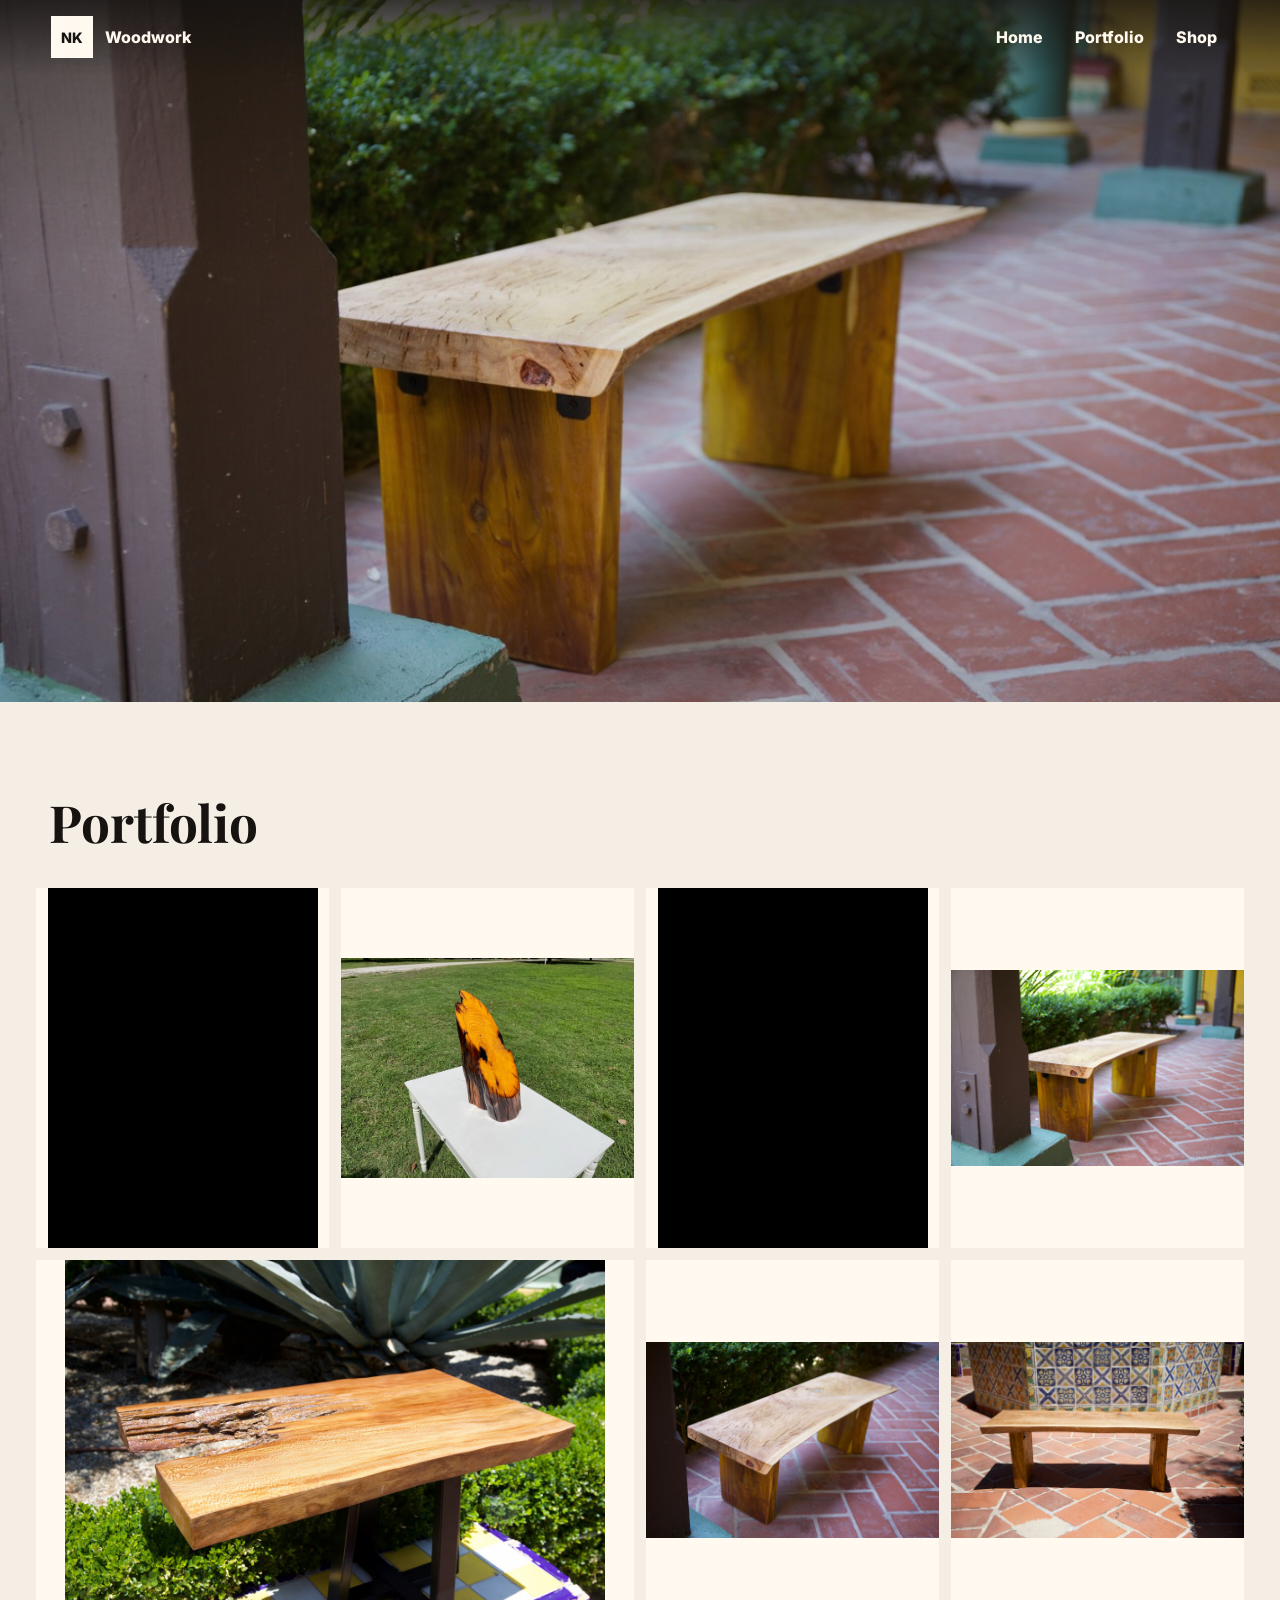
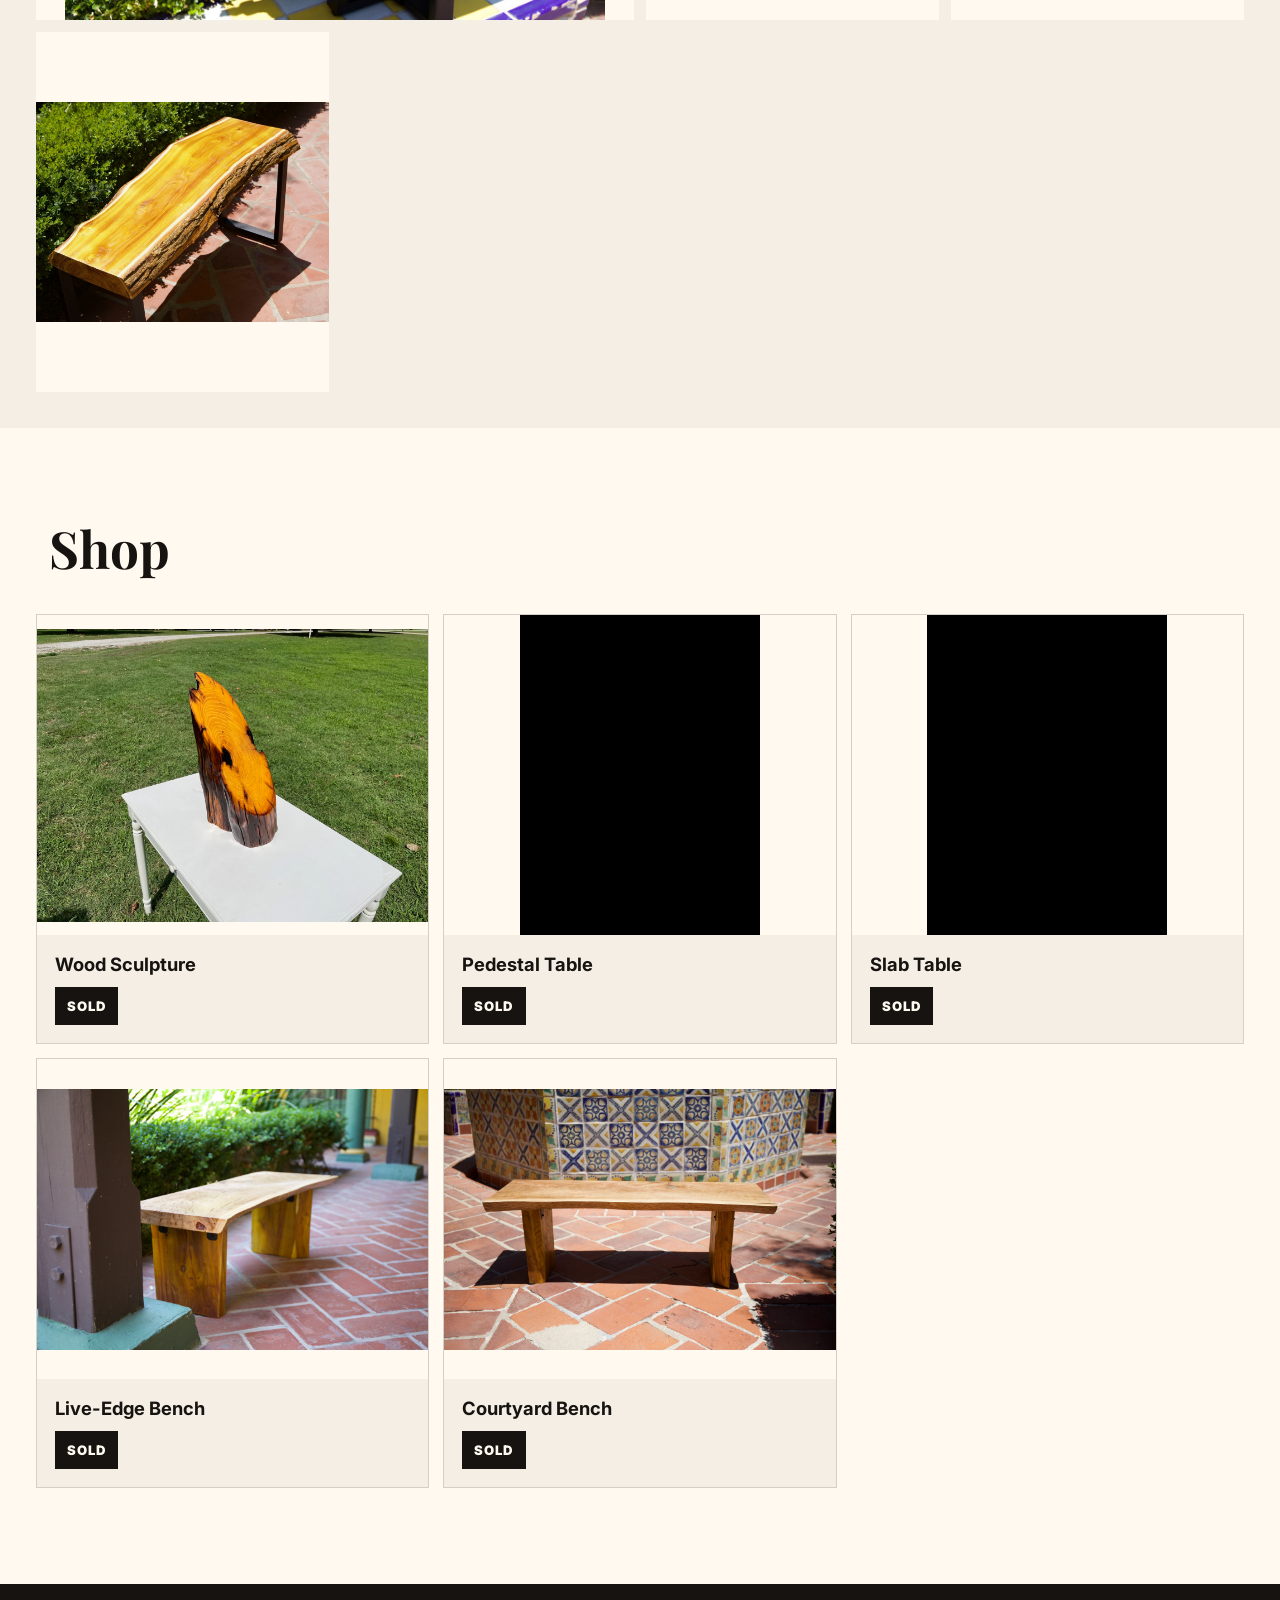
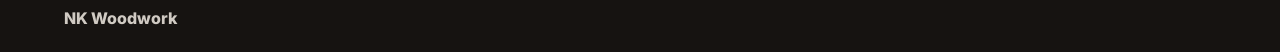
==== commit 89146aab: "Add files via upload" ====
--- a/index.html
+++ b/index.html
@@ -1,76 +1,126 @@
 <!doctype html>
 <html lang="en">
-<head>
-  <meta charset="utf-8">
-  <meta name="viewport" content="width=device-width, initial-scale=1">
-  <title>NK Woodworks | Handcrafted Furniture</title>
-  <meta name="description" content="NK Woodworks creates one-of-a-kind handcrafted furniture from distinctive natural wood in Southern California.">
-  <meta name="theme-color" content="#f6f3ed">
-  <link rel="canonical" href="https://nk-woodwork.com/">
-  <link rel="icon" href="images/hero-bench.jpg">
-  <meta property="og:title" content="NK Woodworks | Handcrafted Furniture">
-  <meta property="og:description" content="One-of-a-kind handcrafted furniture from distinctive natural wood in Southern California.">
-  <meta property="og:image" content="https://nk-woodwork.com/images/social-preview.jpg">
-  <meta property="og:url" content="https://nk-woodwork.com/">
-  <meta property="og:type" content="website">
-  <meta name="twitter:card" content="summary_large_image">
-  <meta name="twitter:title" content="NK Woodworks | Handcrafted Furniture">
-  <meta name="twitter:description" content="One-of-a-kind handcrafted furniture from distinctive natural wood in Southern California.">
-  <meta name="twitter:image" content="https://nk-woodwork.com/images/social-preview.jpg">
-  <link rel="preconnect" href="https://fonts.googleapis.com">
-  <link rel="preconnect" href="https://fonts.gstatic.com" crossorigin>
-  <link href="https://fonts.googleapis.com/css2?family=Cormorant+Garamond:ital,wght@1,500&family=Inter:wght@400;500;600&display=swap" rel="stylesheet">
-  <link rel="stylesheet" href="styles.css">
-  <script type="application/ld+json">
-  {
-    "@context": "https://schema.org",
-    "@type": "ProfessionalService",
-    "name": "NK Woodworks",
-    "url": "https://nk-woodwork.com/",
-    "description": "One-of-a-kind handcrafted furniture from distinctive natural wood in Southern California.",
-    "areaServed": "Southern California"
-  }
-  </script>
-</head>
-<body>
-  <a class="skip-link" href="#main">Skip to content</a>
-  <header class="site-header">
-    <a class="wordmark" href="#work" aria-label="NK Woodworks work"><span>NK</span><small>WOODWORKS</small></a>
-    <button class="menu-toggle" type="button" aria-label="Open navigation" aria-expanded="false" aria-controls="site-nav"><span></span><span></span></button>
-    <nav id="site-nav" class="site-nav" aria-label="Main navigation">
-      <a href="#work">Work</a><a href="#shop">Shop</a>
-    </nav>
-  </header>
+  <head>
+    <meta charset="utf-8">
+    <meta name="viewport" content="width=device-width, initial-scale=1">
+    <meta name="description" content="NK Woodwork creates custom handmade wood furniture, live-edge pieces, benches, tables, stools, boxes, and wood goods.">
+    <title>NK Woodwork | Custom Wood Furniture</title>
+    <link rel="preconnect" href="https://fonts.googleapis.com">
+    <link rel="preconnect" href="https://fonts.gstatic.com" crossorigin>
+    <link href="https://fonts.googleapis.com/css2?family=Inter:wght@400;600;700;800&family=Playfair+Display:wght@700&display=swap" rel="stylesheet">
+    <link rel="stylesheet" href="styles.css">
+  </head>
+  <body>
+    <header class="site-header">
+      <a class="brand" href="#home" aria-label="NK Woodwork home">
+        <span class="brand-mark">NK</span>
+        <span>Woodwork</span>
+      </a>
+      <nav class="site-nav" aria-label="Main navigation">
+        <a href="#home">Home</a>
+        <a href="#portfolio">Portfolio</a>
+        <a href="#shop">Shop</a>
+      </nav>
+    </header>
 
-  <main id="main">
-    <section id="work" class="section shell">
-      <header class="section-heading"><p class="eyebrow">Portfolio</p><h2>Selected Work</h2><p>A collection of handmade furniture created from naturally distinctive wood.</p></header>
-      <div class="work-grid">
-        <figure class="work-item"><button class="image-button" type="button" data-index="0"><img src="images/aleppo-pine-desk.jpg" alt="Aleppo pine minimalist desk with a steel base" loading="lazy"></button><figcaption><h3>Aleppo Pine Minimalist Desk</h3><p>Hand-shaped Aleppo pine desktop paired with a minimal steel base.</p></figcaption></figure>
-        <figure class="work-item"><button class="image-button" type="button" data-index="1"><img src="images/osage-orange-side-table.jpg" alt="Hand-shaped Osage orange wood sculpture" loading="lazy"></button><figcaption><h3>Osage Orange Sculpture</h3><p>A hand-shaped Osage orange form that highlights the wood’s natural grain and live character.</p></figcaption></figure>
-        <figure class="work-item"><button class="image-button" type="button" data-index="2"><img src="images/eucalyptus-bench.jpg" alt="Solid eucalyptus wood bench" loading="lazy"></button><figcaption><h3>Eucalyptus Bench</h3><p>A simple solid-wood bench that highlights the natural grain and movement of eucalyptus.</p></figcaption></figure>
-        <figure class="work-item"><button class="image-button" type="button" data-index="3"><img src="images/redwood-coffee-table.jpg" alt="Handcrafted redwood coffee table" loading="lazy"></button><figcaption><h3>Redwood Coffee Table</h3><p>Handcrafted redwood coffee table with a warm natural finish.</p></figcaption></figure>
-        <figure class="work-item"><button class="image-button" type="button" data-index="5"><img src="images/osage-orange-coffee-table.jpg" alt="Sycamore coffee table with natural edge detail" loading="lazy"></button><figcaption><h3>Sycamore Coffee Table</h3><p>A handcrafted sycamore top with natural edge detail and clean dark legs.</p></figcaption></figure>
-      </div>
-    </section>
+    <main>
+      <section id="home" class="hero">
+        <img class="hero-image" src="assets/images/live-edge-bench-side.jpg" alt="Wood bench on a tile patio">
+        <div class="hero-shade"></div>
+      </section>
 
-    <section id="shop" class="section shop-section">
-      <div class="shell"><header class="section-heading"><h2>Shop</h2><p>Available and previously sold one-of-a-kind pieces.</p></header>
-        <div class="shop-grid">
-          <article class="product-card available"><div class="product-image"><img src="images/aleppo-pine-desk.jpg" alt="Available Aleppo Pine Desk" loading="lazy"><span class="status available-status">Available</span></div><div class="product-copy"><h3>Aleppo Pine Desk</h3><p>A one-of-a-kind desk handcrafted from Aleppo pine and paired with a minimal steel base. The natural grain and live character make this piece completely unique.</p><dl><div><dt>Dimensions</dt><dd>40.1″ L × 22.9″ W × 30.9″ H</dd></div><div><dt>Wood</dt><dd>Aleppo Pine</dd></div></dl><div class="purchase-row"><strong>$2,500</strong><a class="button button-dark" href="https://buy.stripe.com/bJe5kD5R5fzK0Cw1165Vu05" target="_blank" rel="noopener noreferrer">Purchase</a></div></div></article>
-          <article class="product-card available"><div class="product-image"><img src="images/osage-orange-side-table.jpg" alt="Available Osage Orange Sculpture" loading="lazy"><span class="status available-status">Available</span></div><div class="product-copy"><h3>Osage Orange Sculpture</h3><p>A hand-shaped Osage orange form that highlights the wood’s natural grain and live character.</p><dl><div><dt>Wood</dt><dd>Osage Orange</dd></div></dl><div class="purchase-row"><strong>$5,000</strong><a class="button button-dark" href="https://buy.stripe.com/fZufZh6V90EQfxq1165Vu02" target="_blank" rel="noopener noreferrer">Purchase</a></div></div></article>
-          <article class="product-card sold"><div class="product-image"><img src="images/eucalyptus-bench.jpg" alt="Eucalyptus Bench" loading="lazy"><span class="status">Sold</span></div><div class="product-copy"><h3>Eucalyptus Bench</h3><p>Previously Sold</p></div></article>
-          <article class="product-card sold"><div class="product-image"><img src="images/redwood-coffee-table.jpg" alt="Redwood Coffee Table" loading="lazy"><span class="status">Sold</span></div><div class="product-copy"><h3>Redwood Coffee Table</h3><p>Previously Sold</p></div></article>
-          <article class="product-card sold"><div class="product-image"><img src="images/osage-orange-coffee-table.jpg" alt="Sycamore Coffee Table" loading="lazy"><span class="status">Sold</span></div><div class="product-copy"><h3>Sycamore Coffee Table</h3><p>Previously Sold</p></div></article>
+      <section id="portfolio" class="portfolio-section">
+        <div class="section-title">
+          <h2>Portfolio</h2>
         </div>
-      </div>
-    </section>
 
-  </main>
+        <div class="portfolio-grid" aria-label="NK Woodwork image portfolio">
+          <button class="portfolio-item" type="button" data-full="assets/images/slab-table-courtyard-new.jpg" data-title="Slab table">
+            <img src="assets/images/slab-table-courtyard-new.jpg" alt="Wood slab table in a courtyard">
+          </button>
+          <button class="portfolio-item" type="button" data-full="assets/images/wood-sculpture-lawn.jpg" data-title="Wood sculpture">
+            <img src="assets/images/wood-sculpture-lawn.jpg" alt="Polished wood sculpture on a white table outdoors">
+          </button>
+          <button class="portfolio-item" type="button" data-full="assets/images/pedestal-table-yellow-wall.jpg" data-title="Pedestal table">
+            <img src="assets/images/pedestal-table-yellow-wall.jpg" alt="Wood table in front of a yellow wall">
+          </button>
+          <button class="portfolio-item" type="button" data-full="assets/images/live-edge-bench-side.jpg" data-title="Live-edge bench">
+            <img src="assets/images/live-edge-bench-side.jpg" alt="Live-edge bench on tile patio">
+          </button>
+          <button class="portfolio-item wide" type="button" data-full="assets/images/live-edge-table-garden.jpg" data-title="Garden table">
+            <img src="assets/images/live-edge-table-garden.jpg" alt="Live-edge wood table in a garden">
+          </button>
+          <button class="portfolio-item" type="button" data-full="assets/images/live-edge-bench-angle.jpg" data-title="Wood bench">
+            <img src="assets/images/live-edge-bench-angle.jpg" alt="Wood bench from an angled view">
+          </button>
+          <button class="portfolio-item" type="button" data-full="assets/images/courtyard-bench.jpg" data-title="Courtyard bench">
+            <img src="assets/images/courtyard-bench.jpg" alt="Wood bench in front of tilework">
+          </button>
+          <button class="portfolio-item" type="button" data-full="assets/images/hero-bench.jpg" data-title="Live-edge bench">
+            <img src="assets/images/hero-bench.jpg" alt="Live-edge wood bench on a patio">
+          </button>
+        </div>
+      </section>
 
-  <footer class="site-footer"><div><strong>NK Woodworks</strong><span>Southern California</span></div><p>© <span id="year"></span> NK Woodworks. All rights reserved.</p></footer>
+      <section id="shop" class="shop-section">
+        <div class="section-title">
+          <h2>Shop</h2>
+        </div>
 
-  <dialog id="lightbox" class="lightbox" aria-label="Portfolio image viewer"><button class="lightbox-close" type="button" aria-label="Close image viewer">×</button><button class="lightbox-control prev" type="button" aria-label="Previous image">‹</button><img src="images/aleppo-pine-desk.jpg" alt=""><p></p><button class="lightbox-control next" type="button" aria-label="Next image">›</button></dialog>
-  <script src="script.js"></script>
-</body>
+        <div class="shop-grid" aria-label="Items for sale">
+          <article class="shop-card">
+            <img src="assets/images/wood-sculpture-lawn.jpg" alt="Polished wood sculpture on a white table outdoors">
+            <div class="shop-card-copy">
+              <h3>Wood Sculpture</h3>
+              <p class="sold-out">Sold</p>
+            </div>
+          </article>
+
+          <article class="shop-card">
+            <img src="assets/images/pedestal-table-yellow-wall.jpg" alt="Wood table in front of a yellow wall">
+            <div class="shop-card-copy">
+              <h3>Pedestal Table</h3>
+              <p class="sold-out">Sold</p>
+            </div>
+          </article>
+
+          <article class="shop-card">
+            <img src="assets/images/slab-table-courtyard-new.jpg" alt="Wood slab table in a courtyard">
+            <div class="shop-card-copy">
+              <h3>Slab Table</h3>
+              <p class="sold-out">Sold</p>
+            </div>
+          </article>
+
+          <article class="shop-card">
+            <img src="assets/images/live-edge-bench-side.jpg" alt="Live-edge bench on tile patio">
+            <div class="shop-card-copy">
+              <h3>Live-Edge Bench</h3>
+              <p class="sold-out">Sold</p>
+            </div>
+          </article>
+
+          <article class="shop-card">
+            <img src="assets/images/courtyard-bench.jpg" alt="Wood bench in front of tilework">
+            <div class="shop-card-copy">
+              <h3>Courtyard Bench</h3>
+              <p class="sold-out">Sold</p>
+            </div>
+          </article>
+        </div>
+      </section>
+    </main>
+
+    <footer class="site-footer">
+      <span>NK Woodwork</span>
+    </footer>
+
+    <dialog class="lightbox" aria-label="Project image preview">
+      <button class="lightbox-close" type="button" aria-label="Close preview">×</button>
+      <img src="assets/images/hero-bench.jpg" alt="">
+      <p></p>
+    </dialog>
+
+    <script src="script.js"></script>
+  </body>
 </html>
--- a/styles.css
+++ b/styles.css
@@ -1,4 +1,329 @@
-:root{--paper:#f6f3ed;--white:#fff;--ink:#171715;--muted:#6f6b64;--line:#d9d4ca;--max:1400px}*{box-sizing:border-box}html{scroll-behavior:smooth}body{margin:0;background:var(--paper);color:var(--ink);font-family:Inter,Arial,sans-serif;font-size:16px;line-height:1.6}body.menu-open{overflow:hidden}img{display:block;width:100%}a{color:inherit;text-underline-offset:4px}button,input,select,textarea{font:inherit}.skip-link{position:fixed;left:12px;top:-60px;z-index:100;padding:10px 14px;background:var(--ink);color:#fff}.skip-link:focus{top:12px}.site-header{position:sticky;top:0;z-index:50;display:flex;align-items:center;justify-content:space-between;min-height:82px;padding:12px max(24px,calc((100vw - var(--max))/2));background:rgba(255,255,255,.96);border-bottom:1px solid var(--line)}.wordmark{display:flex;flex-direction:column;line-height:.9;text-decoration:none;font-weight:600;letter-spacing:.12em}.wordmark span{font-size:1.55rem}.wordmark small{font-size:.58rem;letter-spacing:.24em}.site-nav{display:flex;align-items:center;gap:clamp(18px,2.5vw,38px)}.site-nav a{text-decoration:none;font-size:.83rem;letter-spacing:.08em;text-transform:uppercase}.icon-link{padding-left:20px;border-left:1px solid var(--line)}.menu-toggle{display:none;border:0;background:transparent;padding:12px}.menu-toggle span{display:block;width:25px;height:1px;margin:6px;background:var(--ink)}.shell{width:min(var(--max),calc(100% - 48px));margin-inline:auto}.section{padding-block:clamp(76px,10vw,150px);scroll-margin-top:82px}.hero{position:relative;min-height:min(78vh,850px);margin:24px;overflow:hidden;background:#b4ada3}.hero>img{position:absolute;inset:0;height:100%;object-fit:cover}.hero:after{content:"";position:absolute;inset:0;background:linear-gradient(90deg,rgba(0,0,0,.68),rgba(0,0,0,.1) 70%)}.hero-overlay{position:relative;z-index:2;display:flex;min-height:min(78vh,850px);max-width:850px;flex-direction:column;justify-content:flex-end;padding:clamp(34px,7vw,100px);color:#fff}.eyebrow{margin:0 0 14px;font-size:.74rem;font-weight:600;letter-spacing:.16em;text-transform:uppercase}.hero h1{margin:0;max-width:800px;font-size:clamp(2.6rem,6vw,6rem);font-weight:400;line-height:1.02;letter-spacing:-.045em}.hero-overlay>p:not(.eyebrow){max-width:600px;margin:22px 0 28px}.button-row{display:flex;flex-wrap:wrap;gap:12px}.button{display:inline-flex;min-height:48px;align-items:center;justify-content:center;padding:12px 20px;border:1px solid currentColor;background:transparent;text-decoration:none;font-size:.76rem;font-weight:600;letter-spacing:.08em;text-transform:uppercase;cursor:pointer}.button-light{color:#fff}.button-dark{background:var(--ink);color:#fff;border-color:var(--ink)}.button:hover,.button:focus-visible{transform:translateY(-1px)}.artistic-intro{display:grid;min-height:400px;place-items:center;padding:70px 24px;background:#fff}.artistic-intro blockquote{max-width:950px;margin:0;text-align:center;font-family:"Cormorant Garamond",serif;font-size:clamp(2.1rem,4.8vw,4.6rem);font-style:italic;line-height:1.12}.section-heading{max-width:720px;margin-bottom:clamp(42px,6vw,80px)}h2{margin:0;font-size:clamp(2.6rem,5vw,5rem);font-weight:400;line-height:1.05;letter-spacing:-.045em}.section-heading>p:last-child{max-width:620px;color:var(--muted)}.work-grid,.shop-grid{display:grid;grid-template-columns:repeat(2,minmax(0,1fr));gap:clamp(38px,6vw,90px) clamp(24px,4vw,56px)}.work-item,.product-card{margin:0}.image-button{display:block;width:100%;aspect-ratio:4/5;overflow:hidden;border:0;padding:0;background:#ded8ce;cursor:zoom-in}.image-button img,.product-image img{height:100%;object-fit:cover;transition:transform .35s ease}.image-button:hover img,.image-button:focus-visible img{transform:scale(1.018)}figcaption{padding-top:18px}.work-item h3,.product-card h3{margin:0 0 6px;font-size:1.15rem;font-weight:500}.work-item p,.product-card p{margin:0;color:var(--muted)}.shop-section{background:#fff}.product-card{border-top:1px solid var(--line)}.product-image{position:relative;aspect-ratio:4/5;overflow:hidden;background:#ded8ce}.status{position:absolute;right:14px;top:14px;padding:7px 11px;background:rgba(20,20,18,.78);color:#fff;font-size:.68rem;font-weight:600;letter-spacing:.14em;text-transform:uppercase}.available-status{background:#fff;color:var(--ink)}.product-copy{padding:22px 0}.product-card.available{grid-column:1/-1;display:grid;grid-template-columns:minmax(0,1.25fr) minmax(320px,.75fr);gap:clamp(28px,5vw,80px);align-items:center}.product-card.available .product-image{aspect-ratio:5/4}.product-card.available h3{font-size:clamp(2rem,4vw,4rem);line-height:1.05}.product-card dl{margin:28px 0;border-block:1px solid var(--line)}.product-card dl div{display:flex;justify-content:space-between;gap:18px;padding:10px 0;border-bottom:1px solid var(--line)}.product-card dl div:last-child{border:0}.product-card dt{color:var(--muted)}.product-card dd{margin:0;text-align:right}.purchase-row{display:flex;align-items:center;justify-content:space-between;gap:18px}.purchase-row strong{font-size:1.55rem;font-weight:500}.about{display:grid;grid-template-columns:1fr 1fr;gap:clamp(40px,8vw,120px);align-items:center}.about-image{aspect-ratio:4/5;overflow:hidden}.about-image img{height:100%;object-fit:cover}.about-copy{max-width:600px}.about-copy p:not(.eyebrow){color:var(--muted)}.commission{display:flex;align-items:flex-end;justify-content:space-between;gap:40px;padding:clamp(70px,10vw,150px) max(24px,calc((100vw - var(--max))/2));background:var(--ink);color:#fff}.commission>div{max-width:820px}.commission h2{margin-bottom:20px}.commission p:last-child{max-width:720px;color:#c9c5bd}.contact{display:grid;grid-template-columns:.75fr 1.25fr;gap:clamp(50px,10vw,150px)}.contact-intro>p{max-width:500px}.contact-intro a{display:inline-block;margin-top:8px}form{display:grid;grid-template-columns:1fr 1fr;gap:22px 18px}.form-note,.form-message{grid-column:1/-1;margin:0;color:var(--muted);font-size:.86rem}label{display:grid;gap:7px;font-size:.82rem;font-weight:500}label span{color:var(--muted);font-weight:400}label:has(textarea){grid-column:1/-1}input,select,textarea{width:100%;border:1px solid var(--line);border-radius:0;padding:13px;background:#fff;color:var(--ink)}textarea{resize:vertical}form .button{justify-self:start}.site-footer{display:grid;grid-template-columns:1fr auto;gap:24px;padding:48px max(24px,calc((100vw - var(--max))/2));border-top:1px solid var(--line);background:#fff}.site-footer div{display:flex;gap:24px}.site-footer p{grid-column:1/-1;margin:0;color:var(--muted);font-size:.8rem}.lightbox{width:min(1200px,calc(100% - 30px));max-height:95vh;border:0;padding:0;background:#111;color:#fff}.lightbox::backdrop{background:rgba(0,0,0,.88)}.lightbox img{max-height:86vh;object-fit:contain}.lightbox p{margin:0;padding:12px 60px 16px}.lightbox-close,.lightbox-control{position:absolute;z-index:2;border:0;background:rgba(0,0,0,.6);color:#fff;cursor:pointer}.lightbox-close{top:10px;right:10px;width:44px;height:44px;font-size:1.8rem}.lightbox-control{top:50%;width:48px;height:64px;font-size:2.5rem;transform:translateY(-50%)}.lightbox-control.prev{left:8px}.lightbox-control.next{right:8px}:focus-visible{outline:2px solid #856f4e;outline-offset:3px}
-@media(max-width:800px){.site-header{min-height:68px}.menu-toggle{display:block}.site-nav{position:fixed;inset:68px 0 auto;display:none;align-items:flex-start;flex-direction:column;gap:0;padding:20px 24px 32px;background:#fff;border-bottom:1px solid var(--line)}.site-nav.open{display:flex}.site-nav a{width:100%;padding:14px 0;border-bottom:1px solid var(--line)}.icon-link{padding-left:0}.hero{min-height:74vh;margin:0}.hero-overlay{min-height:74vh;padding:32px 24px}.shell{width:min(var(--max),calc(100% - 32px))}.work-grid,.shop-grid{grid-template-columns:1fr}.product-card.available{grid-column:auto;grid-template-columns:1fr}.product-card.available .product-image{aspect-ratio:4/5}.about,.contact{grid-template-columns:1fr}.commission{align-items:flex-start;flex-direction:column}.site-footer{grid-template-columns:1fr}.site-footer p{grid-column:auto}}
-@media(max-width:560px){.section{padding-block:70px}.hero h1{font-size:2.45rem}.button-row,.button-row .button{width:100%}.purchase-row{align-items:stretch;flex-direction:column}.purchase-row .button{width:100%}form{grid-template-columns:1fr}label:has(textarea),.form-note,.form-message{grid-column:auto}.site-footer div{align-items:flex-start;flex-direction:column;gap:5px}}
-@media(prefers-reduced-motion:reduce){html{scroll-behavior:auto}*,*:before,*:after{transition:none!important;animation:none!important}}
+:root {
+  --ink: #161311;
+  --paper: #f4eee4;
+  --paper-soft: #fff9f0;
+  --cedar: #9d5b2d;
+  --cedar-dark: #633519;
+  --forest: #163b34;
+  --charcoal: #252321;
+  --line: rgba(22, 19, 17, 0.14);
+  --shadow: 0 24px 70px rgba(22, 19, 17, 0.22);
+}
+
+* {
+  box-sizing: border-box;
+}
+
+html {
+  scroll-behavior: smooth;
+}
+
+body {
+  margin: 0;
+  color: var(--ink);
+  background: var(--paper);
+  font-family: Inter, system-ui, -apple-system, BlinkMacSystemFont, "Segoe UI", sans-serif;
+}
+
+img {
+  display: block;
+  width: 100%;
+}
+
+a {
+  color: inherit;
+  text-decoration: none;
+}
+
+button {
+  font: inherit;
+}
+
+.site-header {
+  position: fixed;
+  top: 0;
+  left: 0;
+  z-index: 10;
+  display: flex;
+  width: 100%;
+  align-items: center;
+  justify-content: space-between;
+  gap: 18px;
+  padding: 16px clamp(16px, 4vw, 52px);
+  color: var(--paper-soft);
+  background: linear-gradient(to bottom, rgba(22, 19, 17, 0.72), rgba(22, 19, 17, 0));
+}
+
+.brand {
+  display: inline-flex;
+  align-items: center;
+  gap: 12px;
+  font-weight: 800;
+}
+
+.brand-mark {
+  display: grid;
+  width: 42px;
+  height: 42px;
+  place-items: center;
+  color: var(--ink);
+  background: var(--paper-soft);
+  font-size: 0.9rem;
+}
+
+.site-nav {
+  display: flex;
+  align-items: center;
+  gap: 8px;
+  font-weight: 800;
+}
+
+.site-nav a {
+  padding: 10px 12px;
+}
+
+.site-nav a:hover,
+.site-nav a:focus-visible {
+  color: #f1c38b;
+}
+
+.hero {
+  position: relative;
+  min-height: 78svh;
+  display: grid;
+  overflow: hidden;
+  color: var(--paper-soft);
+}
+
+.hero-image,
+.hero-shade {
+  position: absolute;
+  inset: 0;
+  width: 100%;
+  height: 100%;
+}
+
+.hero-image {
+  object-fit: cover;
+}
+
+.hero-shade {
+  background:
+    linear-gradient(180deg, rgba(22, 19, 17, 0.5), rgba(22, 19, 17, 0.06) 38%),
+    linear-gradient(0deg, rgba(22, 19, 17, 0.18), rgba(22, 19, 17, 0));
+}
+
+h2 {
+  margin: 0;
+  font-family: "Playfair Display", Georgia, serif;
+  line-height: 0.94;
+  letter-spacing: 0;
+}
+
+h2 {
+  font-size: clamp(1.9rem, 4vw, 3.8rem);
+}
+
+.shop-card h3,
+.shop-card p {
+  margin: 0;
+}
+
+.portfolio-section {
+  padding: clamp(52px, 8vw, 96px) clamp(12px, 3vw, 36px) clamp(12px, 3vw, 36px);
+}
+
+.section-title {
+  padding: 0 clamp(4px, 1vw, 16px) clamp(26px, 4vw, 42px);
+}
+
+.portfolio-grid {
+  display: grid;
+  grid-template-columns: repeat(4, minmax(0, 1fr));
+  grid-auto-rows: 360px;
+  gap: 12px;
+}
+
+.portfolio-item {
+  position: relative;
+  overflow: hidden;
+  border: 0;
+  padding: 0;
+  background: var(--paper-soft);
+  cursor: zoom-in;
+}
+
+.portfolio-item.wide {
+  grid-column: span 2;
+}
+
+.portfolio-item.tall {
+  grid-row: span 2;
+}
+
+.portfolio-item img {
+  height: 100%;
+  object-fit: contain;
+  transition: transform 260ms ease, filter 260ms ease;
+}
+
+.portfolio-item:hover img,
+.portfolio-item:focus-visible img {
+  transform: scale(1.035);
+  filter: saturate(1.06) contrast(1.02);
+}
+
+.shop-section {
+  padding: clamp(52px, 8vw, 96px) clamp(12px, 3vw, 36px);
+  background: var(--paper-soft);
+}
+
+.shop-grid {
+  display: grid;
+  grid-template-columns: repeat(3, minmax(0, 1fr));
+  gap: 14px;
+}
+
+.shop-card {
+  display: grid;
+  grid-template-rows: 320px auto;
+  border: 1px solid var(--line);
+  background: var(--paper);
+}
+
+.shop-card img {
+  height: 100%;
+  object-fit: contain;
+  background: var(--paper-soft);
+}
+
+.shop-card-copy {
+  display: grid;
+  gap: 12px;
+  padding: 18px;
+}
+
+.shop-card h3 {
+  font-size: 1.15rem;
+}
+
+.sold-out {
+  display: inline-flex;
+  width: fit-content;
+  min-height: 38px;
+  align-items: center;
+  padding: 9px 12px;
+  color: var(--paper-soft);
+  background: var(--ink);
+  font-size: 0.82rem;
+  font-weight: 900;
+  letter-spacing: 0.08em;
+  text-transform: uppercase;
+}
+
+.site-footer {
+  display: flex;
+  flex-wrap: wrap;
+  gap: 12px 24px;
+  justify-content: space-between;
+  padding: 24px clamp(18px, 5vw, 72px);
+  color: rgba(255, 249, 240, 0.8);
+  background: var(--ink);
+  font-weight: 800;
+}
+
+.lightbox {
+  width: min(1120px, calc(100vw - 32px));
+  border: 0;
+  padding: 0;
+  color: #fff;
+  background: #14110f;
+  box-shadow: var(--shadow);
+}
+
+.lightbox::backdrop {
+  background: rgba(0, 0, 0, 0.78);
+}
+
+.lightbox img {
+  max-height: 82vh;
+  object-fit: contain;
+  background: #14110f;
+}
+
+.lightbox p {
+  margin: 0;
+  padding: 14px 18px 18px;
+  font-weight: 800;
+}
+
+.lightbox-close {
+  position: absolute;
+  top: 10px;
+  right: 10px;
+  z-index: 2;
+  width: 42px;
+  height: 42px;
+  border: 1px solid rgba(255, 255, 255, 0.45);
+  color: #fff;
+  background: rgba(0, 0, 0, 0.55);
+  font-size: 1.8rem;
+  line-height: 1;
+  cursor: pointer;
+}
+
+@media (max-width: 980px) {
+  .portfolio-grid {
+    grid-template-columns: repeat(2, minmax(0, 1fr));
+    grid-auto-rows: 330px;
+  }
+
+  .shop-grid {
+    grid-template-columns: 1fr;
+  }
+}
+
+@media (max-width: 620px) {
+  .site-header {
+    align-items: center;
+    flex-direction: row;
+    background: rgba(22, 19, 17, 0.8);
+  }
+
+  .site-nav {
+    width: auto;
+    justify-content: flex-end;
+    gap: 8px;
+    font-size: 0.78rem;
+  }
+
+  .site-nav a {
+    padding-inline: 0;
+  }
+
+  .brand {
+    gap: 8px;
+    font-size: 0.9rem;
+  }
+
+  .brand-mark {
+    width: 36px;
+    height: 36px;
+    font-size: 0.78rem;
+  }
+
+  .hero {
+    min-height: 62svh;
+  }
+
+  .portfolio-grid {
+    grid-template-columns: 1fr;
+    grid-auto-rows: 360px;
+  }
+
+  .portfolio-item.wide,
+  .portfolio-item.tall {
+    grid-column: auto;
+    grid-row: auto;
+  }
+}
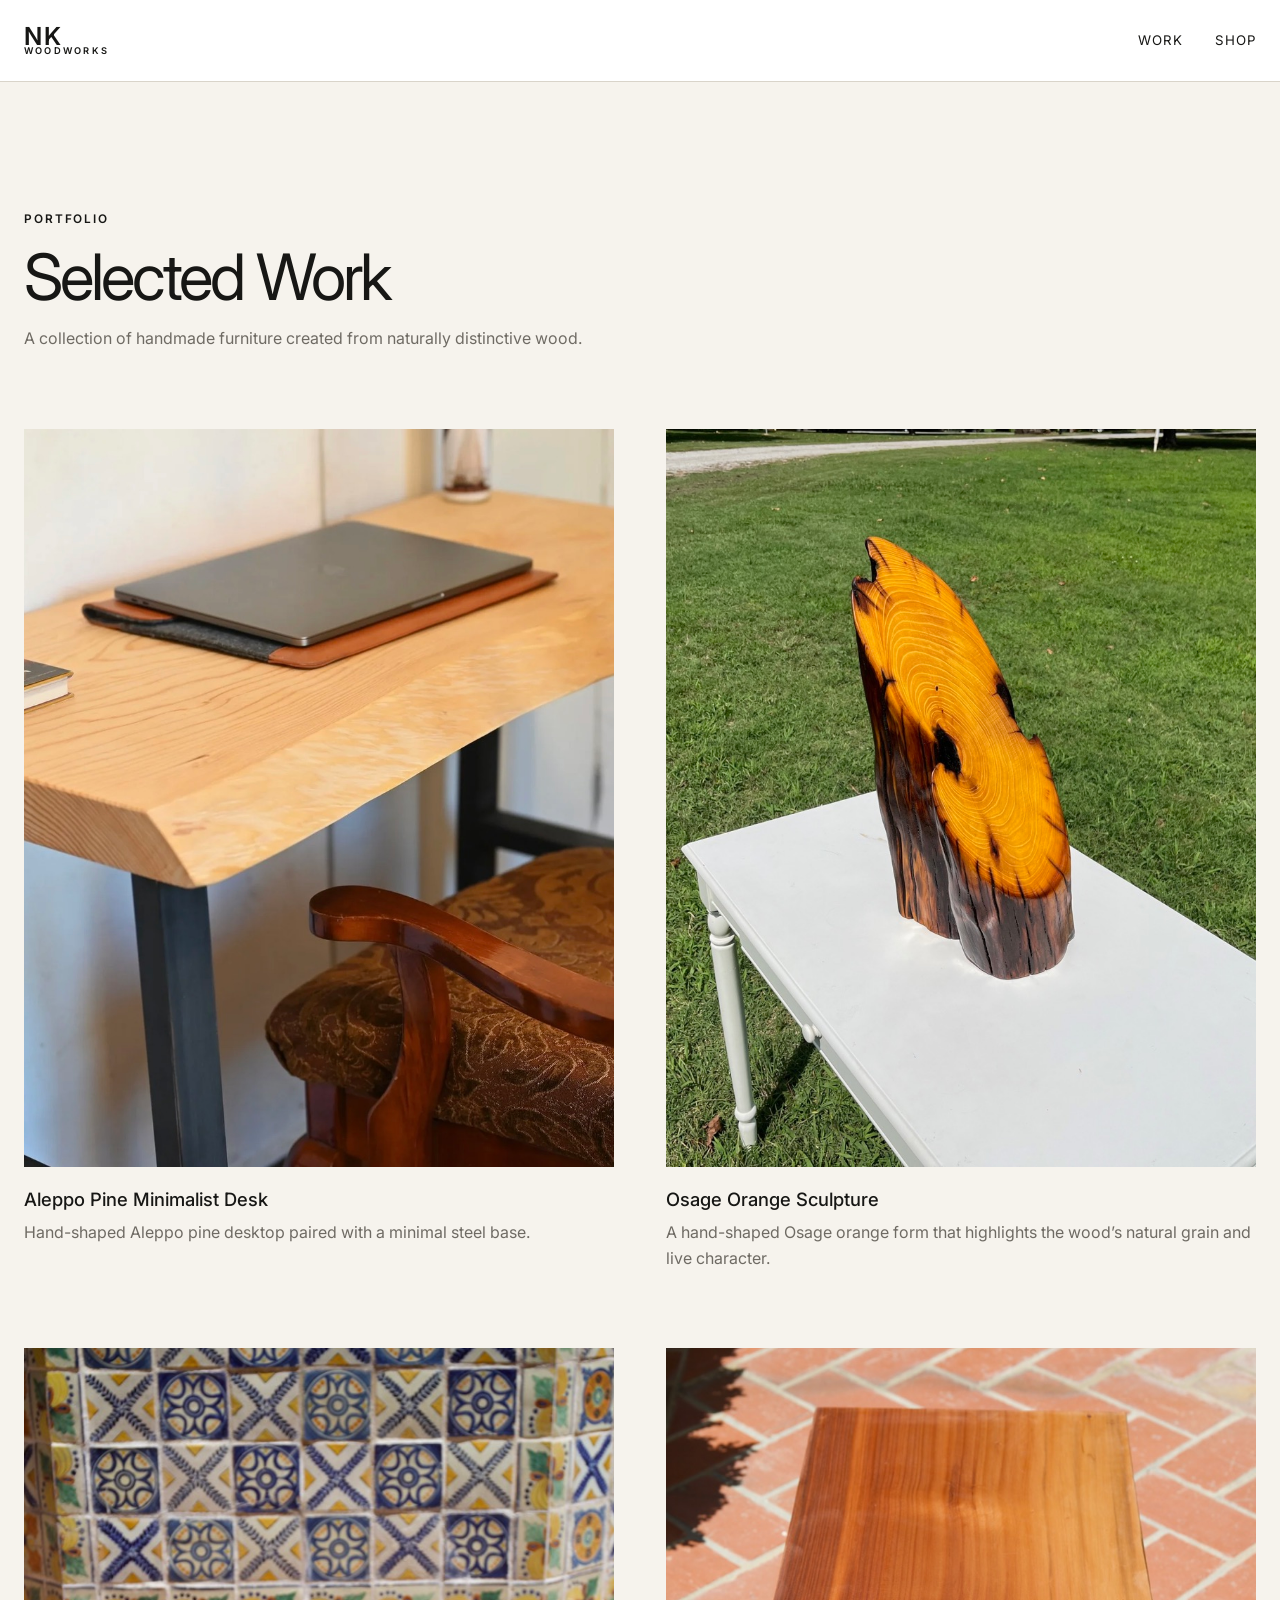
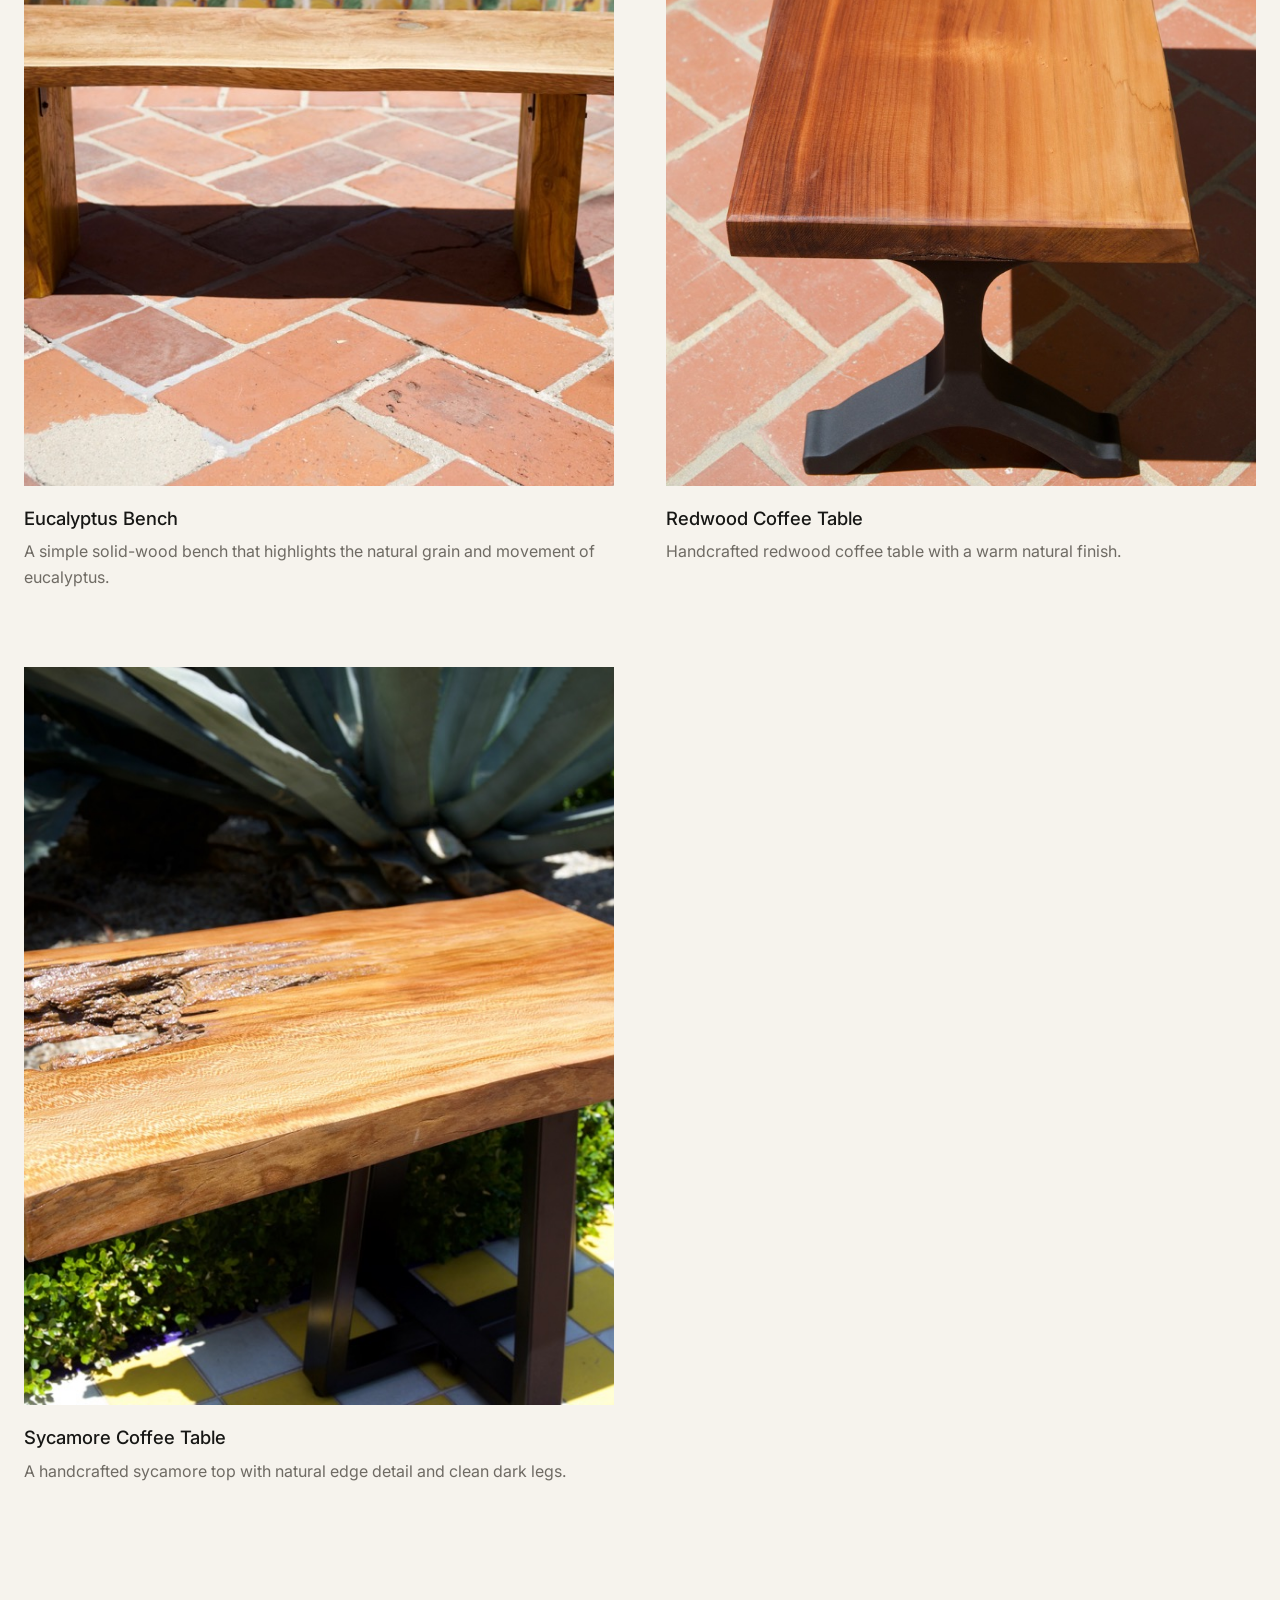
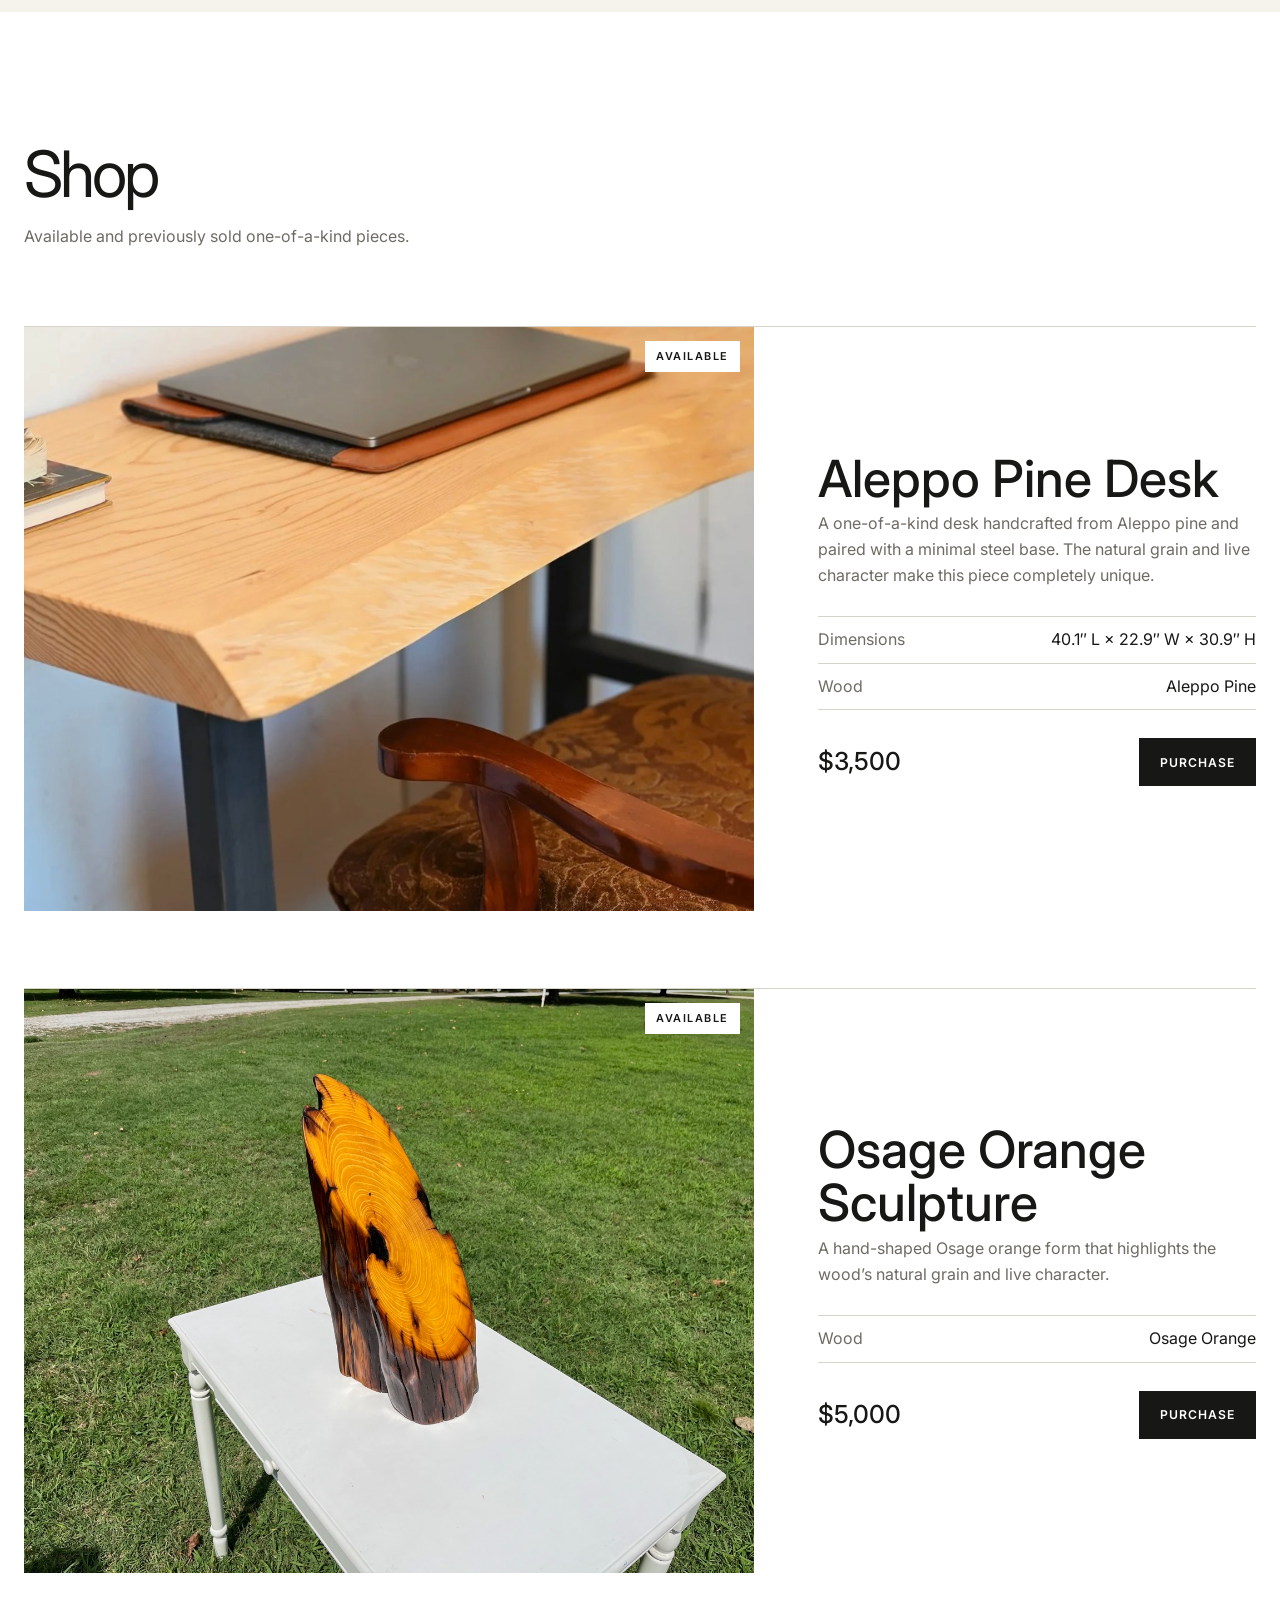
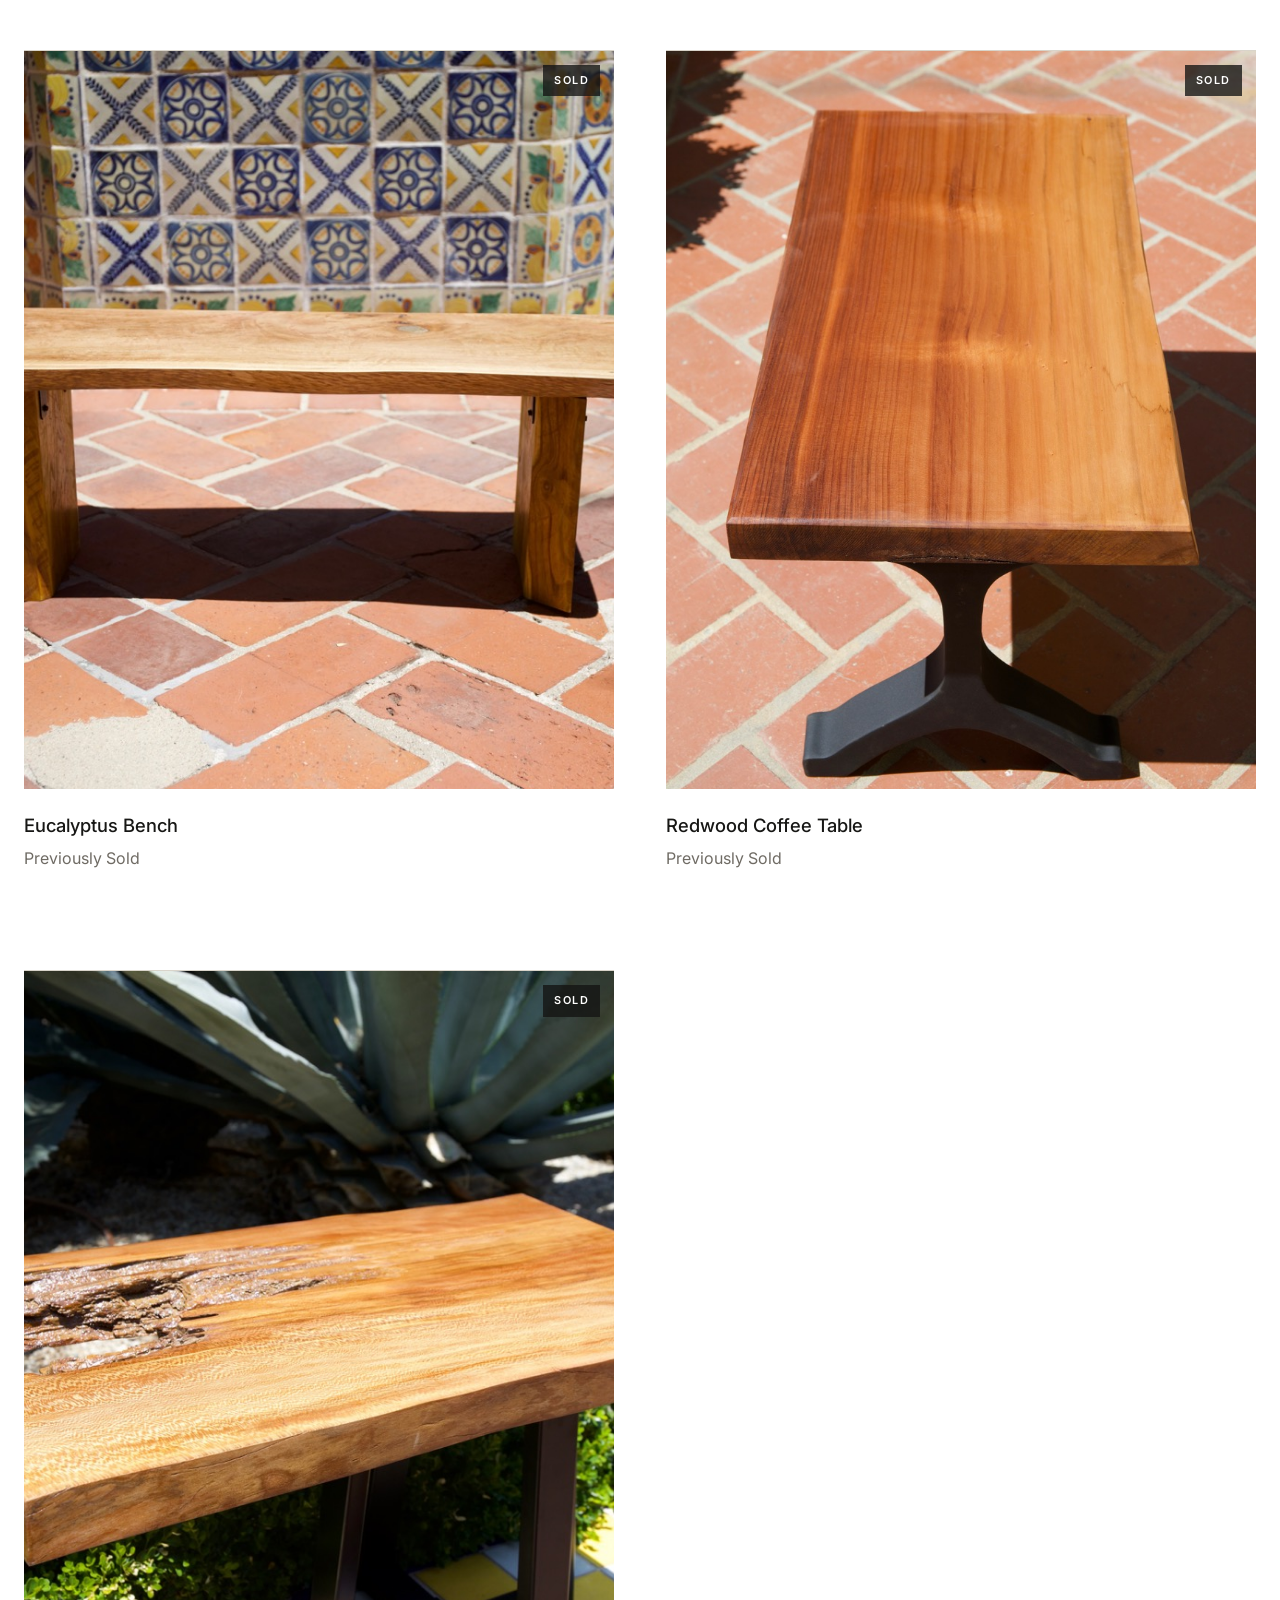
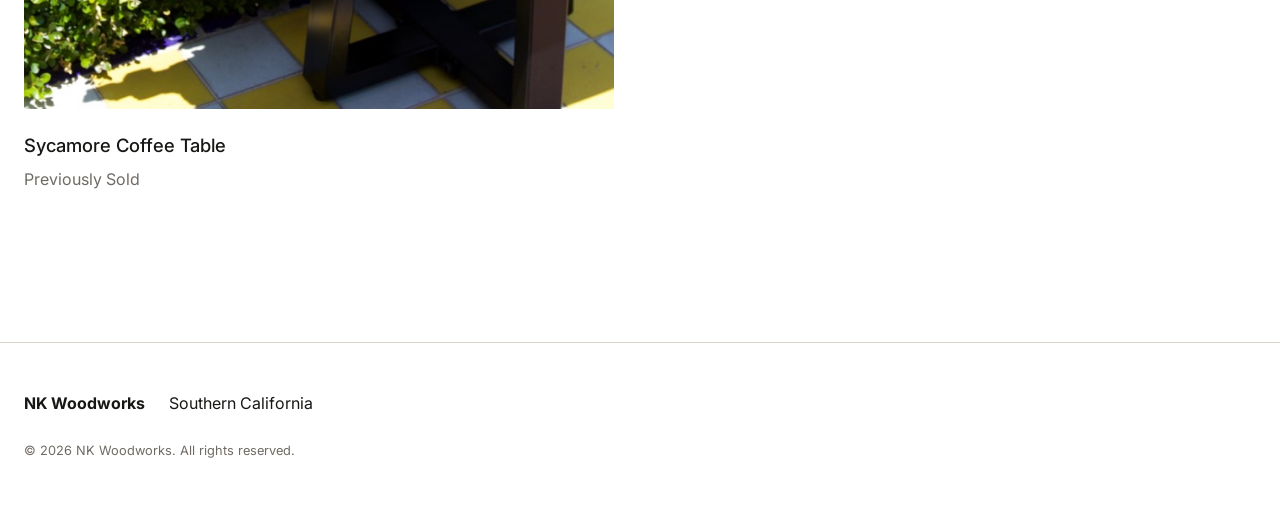
==== commit 0179687f: "Add files via upload" ====
--- a/index.html
+++ b/index.html
@@ -1,126 +1,76 @@
 <!doctype html>
 <html lang="en">
-  <head>
-    <meta charset="utf-8">
-    <meta name="viewport" content="width=device-width, initial-scale=1">
-    <meta name="description" content="NK Woodwork creates custom handmade wood furniture, live-edge pieces, benches, tables, stools, boxes, and wood goods.">
-    <title>NK Woodwork | Custom Wood Furniture</title>
-    <link rel="preconnect" href="https://fonts.googleapis.com">
-    <link rel="preconnect" href="https://fonts.gstatic.com" crossorigin>
-    <link href="https://fonts.googleapis.com/css2?family=Inter:wght@400;600;700;800&family=Playfair+Display:wght@700&display=swap" rel="stylesheet">
-    <link rel="stylesheet" href="styles.css">
-  </head>
-  <body>
-    <header class="site-header">
-      <a class="brand" href="#home" aria-label="NK Woodwork home">
-        <span class="brand-mark">NK</span>
-        <span>Woodwork</span>
-      </a>
-      <nav class="site-nav" aria-label="Main navigation">
-        <a href="#home">Home</a>
-        <a href="#portfolio">Portfolio</a>
-        <a href="#shop">Shop</a>
-      </nav>
-    </header>
+<head>
+  <meta charset="utf-8">
+  <meta name="viewport" content="width=device-width, initial-scale=1">
+  <title>NK Woodworks | Handcrafted Furniture</title>
+  <meta name="description" content="NK Woodworks creates one-of-a-kind handcrafted furniture from distinctive natural wood in Southern California.">
+  <meta name="theme-color" content="#f6f3ed">
+  <link rel="canonical" href="https://nk-woodwork.com/">
+  <link rel="icon" href="images/hero-bench.jpg">
+  <meta property="og:title" content="NK Woodworks | Handcrafted Furniture">
+  <meta property="og:description" content="One-of-a-kind handcrafted furniture from distinctive natural wood in Southern California.">
+  <meta property="og:image" content="https://nk-woodwork.com/images/social-preview.jpg">
+  <meta property="og:url" content="https://nk-woodwork.com/">
+  <meta property="og:type" content="website">
+  <meta name="twitter:card" content="summary_large_image">
+  <meta name="twitter:title" content="NK Woodworks | Handcrafted Furniture">
+  <meta name="twitter:description" content="One-of-a-kind handcrafted furniture from distinctive natural wood in Southern California.">
+  <meta name="twitter:image" content="https://nk-woodwork.com/images/social-preview.jpg">
+  <link rel="preconnect" href="https://fonts.googleapis.com">
+  <link rel="preconnect" href="https://fonts.gstatic.com" crossorigin>
+  <link href="https://fonts.googleapis.com/css2?family=Cormorant+Garamond:ital,wght@1,500&family=Inter:wght@400;500;600&display=swap" rel="stylesheet">
+  <link rel="stylesheet" href="styles.css">
+  <script type="application/ld+json">
+  {
+    "@context": "https://schema.org",
+    "@type": "ProfessionalService",
+    "name": "NK Woodworks",
+    "url": "https://nk-woodwork.com/",
+    "description": "One-of-a-kind handcrafted furniture from distinctive natural wood in Southern California.",
+    "areaServed": "Southern California"
+  }
+  </script>
+</head>
+<body>
+  <a class="skip-link" href="#main">Skip to content</a>
+  <header class="site-header">
+    <a class="wordmark" href="#work" aria-label="NK Woodworks work"><span>NK</span><small>WOODWORKS</small></a>
+    <button class="menu-toggle" type="button" aria-label="Open navigation" aria-expanded="false" aria-controls="site-nav"><span></span><span></span></button>
+    <nav id="site-nav" class="site-nav" aria-label="Main navigation">
+      <a href="#work">Work</a><a href="#shop">Shop</a>
+    </nav>
+  </header>
 
-    <main>
-      <section id="home" class="hero">
-        <img class="hero-image" src="assets/images/live-edge-bench-side.jpg" alt="Wood bench on a tile patio">
-        <div class="hero-shade"></div>
-      </section>
+  <main id="main">
+    <section id="work" class="section shell">
+      <header class="section-heading"><p class="eyebrow">Portfolio</p><h2>Selected Work</h2><p>A collection of handmade furniture created from naturally distinctive wood.</p></header>
+      <div class="work-grid">
+        <figure class="work-item"><button class="image-button" type="button" data-index="0"><img src="images/aleppo-pine-desk.jpg" alt="Aleppo pine minimalist desk with a steel base" loading="lazy"></button><figcaption><h3>Aleppo Pine Minimalist Desk</h3><p>Hand-shaped Aleppo pine desktop paired with a minimal steel base.</p></figcaption></figure>
+        <figure class="work-item"><button class="image-button" type="button" data-index="1"><img src="images/osage-orange-side-table.jpg" alt="Hand-shaped Osage orange wood sculpture" loading="lazy"></button><figcaption><h3>Osage Orange Sculpture</h3><p>A hand-shaped Osage orange form that highlights the wood’s natural grain and live character.</p></figcaption></figure>
+        <figure class="work-item"><button class="image-button" type="button" data-index="2"><img src="images/eucalyptus-bench.jpg" alt="Solid eucalyptus wood bench" loading="lazy"></button><figcaption><h3>Eucalyptus Bench</h3><p>A simple solid-wood bench that highlights the natural grain and movement of eucalyptus.</p></figcaption></figure>
+        <figure class="work-item"><button class="image-button" type="button" data-index="3"><img src="images/redwood-coffee-table.jpg" alt="Handcrafted redwood coffee table" loading="lazy"></button><figcaption><h3>Redwood Coffee Table</h3><p>Handcrafted redwood coffee table with a warm natural finish.</p></figcaption></figure>
+        <figure class="work-item"><button class="image-button" type="button" data-index="5"><img src="images/osage-orange-coffee-table.jpg" alt="Sycamore coffee table with natural edge detail" loading="lazy"></button><figcaption><h3>Sycamore Coffee Table</h3><p>A handcrafted sycamore top with natural edge detail and clean dark legs.</p></figcaption></figure>
+      </div>
+    </section>
 
-      <section id="portfolio" class="portfolio-section">
-        <div class="section-title">
-          <h2>Portfolio</h2>
+    <section id="shop" class="section shop-section">
+      <div class="shell"><header class="section-heading"><h2>Shop</h2><p>Available and previously sold one-of-a-kind pieces.</p></header>
+        <div class="shop-grid">
+          <article class="product-card available"><div class="product-image"><img src="images/aleppo-pine-desk.jpg" alt="Available Aleppo Pine Desk" loading="lazy"><span class="status available-status">Available</span></div><div class="product-copy"><h3>Aleppo Pine Desk</h3><p>A one-of-a-kind desk handcrafted from Aleppo pine and paired with a minimal steel base. The natural grain and live character make this piece completely unique.</p><dl><div><dt>Dimensions</dt><dd>40.1″ L × 22.9″ W × 30.9″ H</dd></div><div><dt>Wood</dt><dd>Aleppo Pine</dd></div></dl><div class="purchase-row"><strong>$3,500</strong><a class="button button-dark" href="https://buy.stripe.com/bJe5kD5R5fzK0Cw1165Vu05" target="_blank" rel="noopener noreferrer">Purchase</a></div></div></article>
+          <article class="product-card available"><div class="product-image"><img src="images/osage-orange-side-table.jpg" alt="Available Osage Orange Sculpture" loading="lazy"><span class="status available-status">Available</span></div><div class="product-copy"><h3>Osage Orange Sculpture</h3><p>A hand-shaped Osage orange form that highlights the wood’s natural grain and live character.</p><dl><div><dt>Wood</dt><dd>Osage Orange</dd></div></dl><div class="purchase-row"><strong>$5,000</strong><a class="button button-dark" href="https://buy.stripe.com/fZufZh6V90EQfxq1165Vu02" target="_blank" rel="noopener noreferrer">Purchase</a></div></div></article>
+          <article class="product-card sold"><div class="product-image"><img src="images/eucalyptus-bench.jpg" alt="Eucalyptus Bench" loading="lazy"><span class="status">Sold</span></div><div class="product-copy"><h3>Eucalyptus Bench</h3><p>Previously Sold</p></div></article>
+          <article class="product-card sold"><div class="product-image"><img src="images/redwood-coffee-table.jpg" alt="Redwood Coffee Table" loading="lazy"><span class="status">Sold</span></div><div class="product-copy"><h3>Redwood Coffee Table</h3><p>Previously Sold</p></div></article>
+          <article class="product-card sold"><div class="product-image"><img src="images/osage-orange-coffee-table.jpg" alt="Sycamore Coffee Table" loading="lazy"><span class="status">Sold</span></div><div class="product-copy"><h3>Sycamore Coffee Table</h3><p>Previously Sold</p></div></article>
         </div>
+      </div>
+    </section>
 
-        <div class="portfolio-grid" aria-label="NK Woodwork image portfolio">
-          <button class="portfolio-item" type="button" data-full="assets/images/slab-table-courtyard-new.jpg" data-title="Slab table">
-            <img src="assets/images/slab-table-courtyard-new.jpg" alt="Wood slab table in a courtyard">
-          </button>
-          <button class="portfolio-item" type="button" data-full="assets/images/wood-sculpture-lawn.jpg" data-title="Wood sculpture">
-            <img src="assets/images/wood-sculpture-lawn.jpg" alt="Polished wood sculpture on a white table outdoors">
-          </button>
-          <button class="portfolio-item" type="button" data-full="assets/images/pedestal-table-yellow-wall.jpg" data-title="Pedestal table">
-            <img src="assets/images/pedestal-table-yellow-wall.jpg" alt="Wood table in front of a yellow wall">
-          </button>
-          <button class="portfolio-item" type="button" data-full="assets/images/live-edge-bench-side.jpg" data-title="Live-edge bench">
-            <img src="assets/images/live-edge-bench-side.jpg" alt="Live-edge bench on tile patio">
-          </button>
-          <button class="portfolio-item wide" type="button" data-full="assets/images/live-edge-table-garden.jpg" data-title="Garden table">
-            <img src="assets/images/live-edge-table-garden.jpg" alt="Live-edge wood table in a garden">
-          </button>
-          <button class="portfolio-item" type="button" data-full="assets/images/live-edge-bench-angle.jpg" data-title="Wood bench">
-            <img src="assets/images/live-edge-bench-angle.jpg" alt="Wood bench from an angled view">
-          </button>
-          <button class="portfolio-item" type="button" data-full="assets/images/courtyard-bench.jpg" data-title="Courtyard bench">
-            <img src="assets/images/courtyard-bench.jpg" alt="Wood bench in front of tilework">
-          </button>
-          <button class="portfolio-item" type="button" data-full="assets/images/hero-bench.jpg" data-title="Live-edge bench">
-            <img src="assets/images/hero-bench.jpg" alt="Live-edge wood bench on a patio">
-          </button>
-        </div>
-      </section>
+  </main>
 
-      <section id="shop" class="shop-section">
-        <div class="section-title">
-          <h2>Shop</h2>
-        </div>
+  <footer class="site-footer"><div><strong>NK Woodworks</strong><span>Southern California</span></div><p>© <span id="year"></span> NK Woodworks. All rights reserved.</p></footer>
 
-        <div class="shop-grid" aria-label="Items for sale">
-          <article class="shop-card">
-            <img src="assets/images/wood-sculpture-lawn.jpg" alt="Polished wood sculpture on a white table outdoors">
-            <div class="shop-card-copy">
-              <h3>Wood Sculpture</h3>
-              <p class="sold-out">Sold</p>
-            </div>
-          </article>
-
-          <article class="shop-card">
-            <img src="assets/images/pedestal-table-yellow-wall.jpg" alt="Wood table in front of a yellow wall">
-            <div class="shop-card-copy">
-              <h3>Pedestal Table</h3>
-              <p class="sold-out">Sold</p>
-            </div>
-          </article>
-
-          <article class="shop-card">
-            <img src="assets/images/slab-table-courtyard-new.jpg" alt="Wood slab table in a courtyard">
-            <div class="shop-card-copy">
-              <h3>Slab Table</h3>
-              <p class="sold-out">Sold</p>
-            </div>
-          </article>
-
-          <article class="shop-card">
-            <img src="assets/images/live-edge-bench-side.jpg" alt="Live-edge bench on tile patio">
-            <div class="shop-card-copy">
-              <h3>Live-Edge Bench</h3>
-              <p class="sold-out">Sold</p>
-            </div>
-          </article>
-
-          <article class="shop-card">
-            <img src="assets/images/courtyard-bench.jpg" alt="Wood bench in front of tilework">
-            <div class="shop-card-copy">
-              <h3>Courtyard Bench</h3>
-              <p class="sold-out">Sold</p>
-            </div>
-          </article>
-        </div>
-      </section>
-    </main>
-
-    <footer class="site-footer">
-      <span>NK Woodwork</span>
-    </footer>
-
-    <dialog class="lightbox" aria-label="Project image preview">
-      <button class="lightbox-close" type="button" aria-label="Close preview">×</button>
-      <img src="assets/images/hero-bench.jpg" alt="">
-      <p></p>
-    </dialog>
-
-    <script src="script.js"></script>
-  </body>
+  <dialog id="lightbox" class="lightbox" aria-label="Portfolio image viewer"><button class="lightbox-close" type="button" aria-label="Close image viewer">×</button><button class="lightbox-control prev" type="button" aria-label="Previous image">‹</button><img src="images/aleppo-pine-desk.jpg" alt=""><p></p><button class="lightbox-control next" type="button" aria-label="Next image">›</button></dialog>
+  <script src="script.js"></script>
+</body>
 </html>
--- a/styles.css
+++ b/styles.css
@@ -1,329 +1,4 @@
-:root {
-  --ink: #161311;
-  --paper: #f4eee4;
-  --paper-soft: #fff9f0;
-  --cedar: #9d5b2d;
-  --cedar-dark: #633519;
-  --forest: #163b34;
-  --charcoal: #252321;
-  --line: rgba(22, 19, 17, 0.14);
-  --shadow: 0 24px 70px rgba(22, 19, 17, 0.22);
-}
-
-* {
-  box-sizing: border-box;
-}
-
-html {
-  scroll-behavior: smooth;
-}
-
-body {
-  margin: 0;
-  color: var(--ink);
-  background: var(--paper);
-  font-family: Inter, system-ui, -apple-system, BlinkMacSystemFont, "Segoe UI", sans-serif;
-}
-
-img {
-  display: block;
-  width: 100%;
-}
-
-a {
-  color: inherit;
-  text-decoration: none;
-}
-
-button {
-  font: inherit;
-}
-
-.site-header {
-  position: fixed;
-  top: 0;
-  left: 0;
-  z-index: 10;
-  display: flex;
-  width: 100%;
-  align-items: center;
-  justify-content: space-between;
-  gap: 18px;
-  padding: 16px clamp(16px, 4vw, 52px);
-  color: var(--paper-soft);
-  background: linear-gradient(to bottom, rgba(22, 19, 17, 0.72), rgba(22, 19, 17, 0));
-}
-
-.brand {
-  display: inline-flex;
-  align-items: center;
-  gap: 12px;
-  font-weight: 800;
-}
-
-.brand-mark {
-  display: grid;
-  width: 42px;
-  height: 42px;
-  place-items: center;
-  color: var(--ink);
-  background: var(--paper-soft);
-  font-size: 0.9rem;
-}
-
-.site-nav {
-  display: flex;
-  align-items: center;
-  gap: 8px;
-  font-weight: 800;
-}
-
-.site-nav a {
-  padding: 10px 12px;
-}
-
-.site-nav a:hover,
-.site-nav a:focus-visible {
-  color: #f1c38b;
-}
-
-.hero {
-  position: relative;
-  min-height: 78svh;
-  display: grid;
-  overflow: hidden;
-  color: var(--paper-soft);
-}
-
-.hero-image,
-.hero-shade {
-  position: absolute;
-  inset: 0;
-  width: 100%;
-  height: 100%;
-}
-
-.hero-image {
-  object-fit: cover;
-}
-
-.hero-shade {
-  background:
-    linear-gradient(180deg, rgba(22, 19, 17, 0.5), rgba(22, 19, 17, 0.06) 38%),
-    linear-gradient(0deg, rgba(22, 19, 17, 0.18), rgba(22, 19, 17, 0));
-}
-
-h2 {
-  margin: 0;
-  font-family: "Playfair Display", Georgia, serif;
-  line-height: 0.94;
-  letter-spacing: 0;
-}
-
-h2 {
-  font-size: clamp(1.9rem, 4vw, 3.8rem);
-}
-
-.shop-card h3,
-.shop-card p {
-  margin: 0;
-}
-
-.portfolio-section {
-  padding: clamp(52px, 8vw, 96px) clamp(12px, 3vw, 36px) clamp(12px, 3vw, 36px);
-}
-
-.section-title {
-  padding: 0 clamp(4px, 1vw, 16px) clamp(26px, 4vw, 42px);
-}
-
-.portfolio-grid {
-  display: grid;
-  grid-template-columns: repeat(4, minmax(0, 1fr));
-  grid-auto-rows: 360px;
-  gap: 12px;
-}
-
-.portfolio-item {
-  position: relative;
-  overflow: hidden;
-  border: 0;
-  padding: 0;
-  background: var(--paper-soft);
-  cursor: zoom-in;
-}
-
-.portfolio-item.wide {
-  grid-column: span 2;
-}
-
-.portfolio-item.tall {
-  grid-row: span 2;
-}
-
-.portfolio-item img {
-  height: 100%;
-  object-fit: contain;
-  transition: transform 260ms ease, filter 260ms ease;
-}
-
-.portfolio-item:hover img,
-.portfolio-item:focus-visible img {
-  transform: scale(1.035);
-  filter: saturate(1.06) contrast(1.02);
-}
-
-.shop-section {
-  padding: clamp(52px, 8vw, 96px) clamp(12px, 3vw, 36px);
-  background: var(--paper-soft);
-}
-
-.shop-grid {
-  display: grid;
-  grid-template-columns: repeat(3, minmax(0, 1fr));
-  gap: 14px;
-}
-
-.shop-card {
-  display: grid;
-  grid-template-rows: 320px auto;
-  border: 1px solid var(--line);
-  background: var(--paper);
-}
-
-.shop-card img {
-  height: 100%;
-  object-fit: contain;
-  background: var(--paper-soft);
-}
-
-.shop-card-copy {
-  display: grid;
-  gap: 12px;
-  padding: 18px;
-}
-
-.shop-card h3 {
-  font-size: 1.15rem;
-}
-
-.sold-out {
-  display: inline-flex;
-  width: fit-content;
-  min-height: 38px;
-  align-items: center;
-  padding: 9px 12px;
-  color: var(--paper-soft);
-  background: var(--ink);
-  font-size: 0.82rem;
-  font-weight: 900;
-  letter-spacing: 0.08em;
-  text-transform: uppercase;
-}
-
-.site-footer {
-  display: flex;
-  flex-wrap: wrap;
-  gap: 12px 24px;
-  justify-content: space-between;
-  padding: 24px clamp(18px, 5vw, 72px);
-  color: rgba(255, 249, 240, 0.8);
-  background: var(--ink);
-  font-weight: 800;
-}
-
-.lightbox {
-  width: min(1120px, calc(100vw - 32px));
-  border: 0;
-  padding: 0;
-  color: #fff;
-  background: #14110f;
-  box-shadow: var(--shadow);
-}
-
-.lightbox::backdrop {
-  background: rgba(0, 0, 0, 0.78);
-}
-
-.lightbox img {
-  max-height: 82vh;
-  object-fit: contain;
-  background: #14110f;
-}
-
-.lightbox p {
-  margin: 0;
-  padding: 14px 18px 18px;
-  font-weight: 800;
-}
-
-.lightbox-close {
-  position: absolute;
-  top: 10px;
-  right: 10px;
-  z-index: 2;
-  width: 42px;
-  height: 42px;
-  border: 1px solid rgba(255, 255, 255, 0.45);
-  color: #fff;
-  background: rgba(0, 0, 0, 0.55);
-  font-size: 1.8rem;
-  line-height: 1;
-  cursor: pointer;
-}
-
-@media (max-width: 980px) {
-  .portfolio-grid {
-    grid-template-columns: repeat(2, minmax(0, 1fr));
-    grid-auto-rows: 330px;
-  }
-
-  .shop-grid {
-    grid-template-columns: 1fr;
-  }
-}
-
-@media (max-width: 620px) {
-  .site-header {
-    align-items: center;
-    flex-direction: row;
-    background: rgba(22, 19, 17, 0.8);
-  }
-
-  .site-nav {
-    width: auto;
-    justify-content: flex-end;
-    gap: 8px;
-    font-size: 0.78rem;
-  }
-
-  .site-nav a {
-    padding-inline: 0;
-  }
-
-  .brand {
-    gap: 8px;
-    font-size: 0.9rem;
-  }
-
-  .brand-mark {
-    width: 36px;
-    height: 36px;
-    font-size: 0.78rem;
-  }
-
-  .hero {
-    min-height: 62svh;
-  }
-
-  .portfolio-grid {
-    grid-template-columns: 1fr;
-    grid-auto-rows: 360px;
-  }
-
-  .portfolio-item.wide,
-  .portfolio-item.tall {
-    grid-column: auto;
-    grid-row: auto;
-  }
-}
+:root{--paper:#f6f3ed;--white:#fff;--ink:#171715;--muted:#6f6b64;--line:#d9d4ca;--max:1400px}*{box-sizing:border-box}html{scroll-behavior:smooth}body{margin:0;background:var(--paper);color:var(--ink);font-family:Inter,Arial,sans-serif;font-size:16px;line-height:1.6}body.menu-open{overflow:hidden}img{display:block;width:100%}a{color:inherit;text-underline-offset:4px}button,input,select,textarea{font:inherit}.skip-link{position:fixed;left:12px;top:-60px;z-index:100;padding:10px 14px;background:var(--ink);color:#fff}.skip-link:focus{top:12px}.site-header{position:sticky;top:0;z-index:50;display:flex;align-items:center;justify-content:space-between;min-height:82px;padding:12px max(24px,calc((100vw - var(--max))/2));background:rgba(255,255,255,.96);border-bottom:1px solid var(--line)}.wordmark{display:flex;flex-direction:column;line-height:.9;text-decoration:none;font-weight:600;letter-spacing:.12em}.wordmark span{font-size:1.55rem}.wordmark small{font-size:.58rem;letter-spacing:.24em}.site-nav{display:flex;align-items:center;gap:clamp(18px,2.5vw,38px)}.site-nav a{text-decoration:none;font-size:.83rem;letter-spacing:.08em;text-transform:uppercase}.icon-link{padding-left:20px;border-left:1px solid var(--line)}.menu-toggle{display:none;border:0;background:transparent;padding:12px}.menu-toggle span{display:block;width:25px;height:1px;margin:6px;background:var(--ink)}.shell{width:min(var(--max),calc(100% - 48px));margin-inline:auto}.section{padding-block:clamp(76px,10vw,150px);scroll-margin-top:82px}.hero{position:relative;min-height:min(78vh,850px);margin:24px;overflow:hidden;background:#b4ada3}.hero>img{position:absolute;inset:0;height:100%;object-fit:cover}.hero:after{content:"";position:absolute;inset:0;background:linear-gradient(90deg,rgba(0,0,0,.68),rgba(0,0,0,.1) 70%)}.hero-overlay{position:relative;z-index:2;display:flex;min-height:min(78vh,850px);max-width:850px;flex-direction:column;justify-content:flex-end;padding:clamp(34px,7vw,100px);color:#fff}.eyebrow{margin:0 0 14px;font-size:.74rem;font-weight:600;letter-spacing:.16em;text-transform:uppercase}.hero h1{margin:0;max-width:800px;font-size:clamp(2.6rem,6vw,6rem);font-weight:400;line-height:1.02;letter-spacing:-.045em}.hero-overlay>p:not(.eyebrow){max-width:600px;margin:22px 0 28px}.button-row{display:flex;flex-wrap:wrap;gap:12px}.button{display:inline-flex;min-height:48px;align-items:center;justify-content:center;padding:12px 20px;border:1px solid currentColor;background:transparent;text-decoration:none;font-size:.76rem;font-weight:600;letter-spacing:.08em;text-transform:uppercase;cursor:pointer}.button-light{color:#fff}.button-dark{background:var(--ink);color:#fff;border-color:var(--ink)}.button:hover,.button:focus-visible{transform:translateY(-1px)}.artistic-intro{display:grid;min-height:400px;place-items:center;padding:70px 24px;background:#fff}.artistic-intro blockquote{max-width:950px;margin:0;text-align:center;font-family:"Cormorant Garamond",serif;font-size:clamp(2.1rem,4.8vw,4.6rem);font-style:italic;line-height:1.12}.section-heading{max-width:720px;margin-bottom:clamp(42px,6vw,80px)}h2{margin:0;font-size:clamp(2.6rem,5vw,5rem);font-weight:400;line-height:1.05;letter-spacing:-.045em}.section-heading>p:last-child{max-width:620px;color:var(--muted)}.work-grid,.shop-grid{display:grid;grid-template-columns:repeat(2,minmax(0,1fr));gap:clamp(38px,6vw,90px) clamp(24px,4vw,56px)}.work-item,.product-card{margin:0}.image-button{display:block;width:100%;aspect-ratio:4/5;overflow:hidden;border:0;padding:0;background:#ded8ce;cursor:zoom-in}.image-button img,.product-image img{height:100%;object-fit:cover;transition:transform .35s ease}.image-button:hover img,.image-button:focus-visible img{transform:scale(1.018)}figcaption{padding-top:18px}.work-item h3,.product-card h3{margin:0 0 6px;font-size:1.15rem;font-weight:500}.work-item p,.product-card p{margin:0;color:var(--muted)}.shop-section{background:#fff}.product-card{border-top:1px solid var(--line)}.product-image{position:relative;aspect-ratio:4/5;overflow:hidden;background:#ded8ce}.status{position:absolute;right:14px;top:14px;padding:7px 11px;background:rgba(20,20,18,.78);color:#fff;font-size:.68rem;font-weight:600;letter-spacing:.14em;text-transform:uppercase}.available-status{background:#fff;color:var(--ink)}.product-copy{padding:22px 0}.product-card.available{grid-column:1/-1;display:grid;grid-template-columns:minmax(0,1.25fr) minmax(320px,.75fr);gap:clamp(28px,5vw,80px);align-items:center}.product-card.available .product-image{aspect-ratio:5/4}.product-card.available h3{font-size:clamp(2rem,4vw,4rem);line-height:1.05}.product-card dl{margin:28px 0;border-block:1px solid var(--line)}.product-card dl div{display:flex;justify-content:space-between;gap:18px;padding:10px 0;border-bottom:1px solid var(--line)}.product-card dl div:last-child{border:0}.product-card dt{color:var(--muted)}.product-card dd{margin:0;text-align:right}.purchase-row{display:flex;align-items:center;justify-content:space-between;gap:18px}.purchase-row strong{font-size:1.55rem;font-weight:500}.about{display:grid;grid-template-columns:1fr 1fr;gap:clamp(40px,8vw,120px);align-items:center}.about-image{aspect-ratio:4/5;overflow:hidden}.about-image img{height:100%;object-fit:cover}.about-copy{max-width:600px}.about-copy p:not(.eyebrow){color:var(--muted)}.commission{display:flex;align-items:flex-end;justify-content:space-between;gap:40px;padding:clamp(70px,10vw,150px) max(24px,calc((100vw - var(--max))/2));background:var(--ink);color:#fff}.commission>div{max-width:820px}.commission h2{margin-bottom:20px}.commission p:last-child{max-width:720px;color:#c9c5bd}.contact{display:grid;grid-template-columns:.75fr 1.25fr;gap:clamp(50px,10vw,150px)}.contact-intro>p{max-width:500px}.contact-intro a{display:inline-block;margin-top:8px}form{display:grid;grid-template-columns:1fr 1fr;gap:22px 18px}.form-note,.form-message{grid-column:1/-1;margin:0;color:var(--muted);font-size:.86rem}label{display:grid;gap:7px;font-size:.82rem;font-weight:500}label span{color:var(--muted);font-weight:400}label:has(textarea){grid-column:1/-1}input,select,textarea{width:100%;border:1px solid var(--line);border-radius:0;padding:13px;background:#fff;color:var(--ink)}textarea{resize:vertical}form .button{justify-self:start}.site-footer{display:grid;grid-template-columns:1fr auto;gap:24px;padding:48px max(24px,calc((100vw - var(--max))/2));border-top:1px solid var(--line);background:#fff}.site-footer div{display:flex;gap:24px}.site-footer p{grid-column:1/-1;margin:0;color:var(--muted);font-size:.8rem}.lightbox{width:min(1200px,calc(100% - 30px));max-height:95vh;border:0;padding:0;background:#111;color:#fff}.lightbox::backdrop{background:rgba(0,0,0,.88)}.lightbox img{max-height:86vh;object-fit:contain}.lightbox p{margin:0;padding:12px 60px 16px}.lightbox-close,.lightbox-control{position:absolute;z-index:2;border:0;background:rgba(0,0,0,.6);color:#fff;cursor:pointer}.lightbox-close{top:10px;right:10px;width:44px;height:44px;font-size:1.8rem}.lightbox-control{top:50%;width:48px;height:64px;font-size:2.5rem;transform:translateY(-50%)}.lightbox-control.prev{left:8px}.lightbox-control.next{right:8px}:focus-visible{outline:2px solid #856f4e;outline-offset:3px}
+@media(max-width:800px){.site-header{min-height:68px}.menu-toggle{display:block}.site-nav{position:fixed;inset:68px 0 auto;display:none;align-items:flex-start;flex-direction:column;gap:0;padding:20px 24px 32px;background:#fff;border-bottom:1px solid var(--line)}.site-nav.open{display:flex}.site-nav a{width:100%;padding:14px 0;border-bottom:1px solid var(--line)}.icon-link{padding-left:0}.hero{min-height:74vh;margin:0}.hero-overlay{min-height:74vh;padding:32px 24px}.shell{width:min(var(--max),calc(100% - 32px))}.work-grid,.shop-grid{grid-template-columns:1fr}.product-card.available{grid-column:auto;grid-template-columns:1fr}.product-card.available .product-image{aspect-ratio:4/5}.about,.contact{grid-template-columns:1fr}.commission{align-items:flex-start;flex-direction:column}.site-footer{grid-template-columns:1fr}.site-footer p{grid-column:auto}}
+@media(max-width:560px){.section{padding-block:70px}.hero h1{font-size:2.45rem}.button-row,.button-row .button{width:100%}.purchase-row{align-items:stretch;flex-direction:column}.purchase-row .button{width:100%}form{grid-template-columns:1fr}label:has(textarea),.form-note,.form-message{grid-column:auto}.site-footer div{align-items:flex-start;flex-direction:column;gap:5px}}
+@media(prefers-reduced-motion:reduce){html{scroll-behavior:auto}*,*:before,*:after{transition:none!important;animation:none!important}}
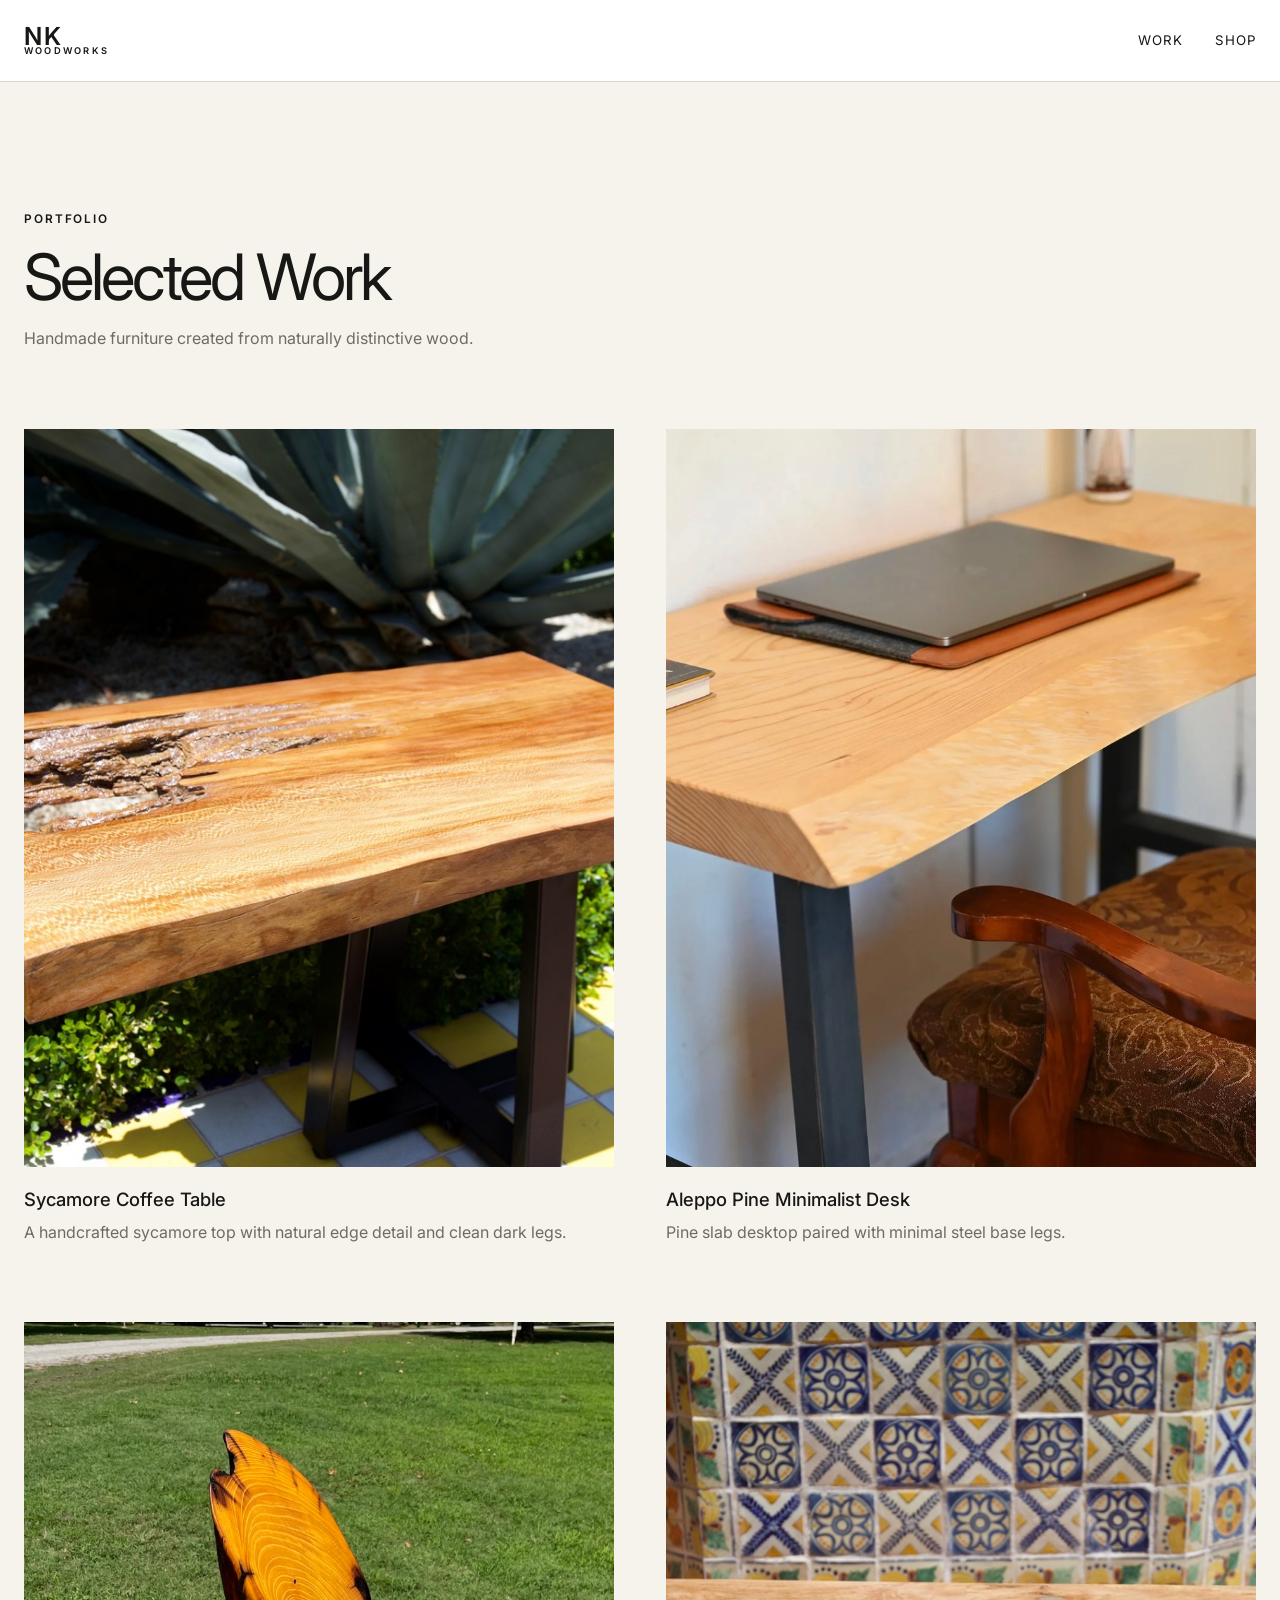
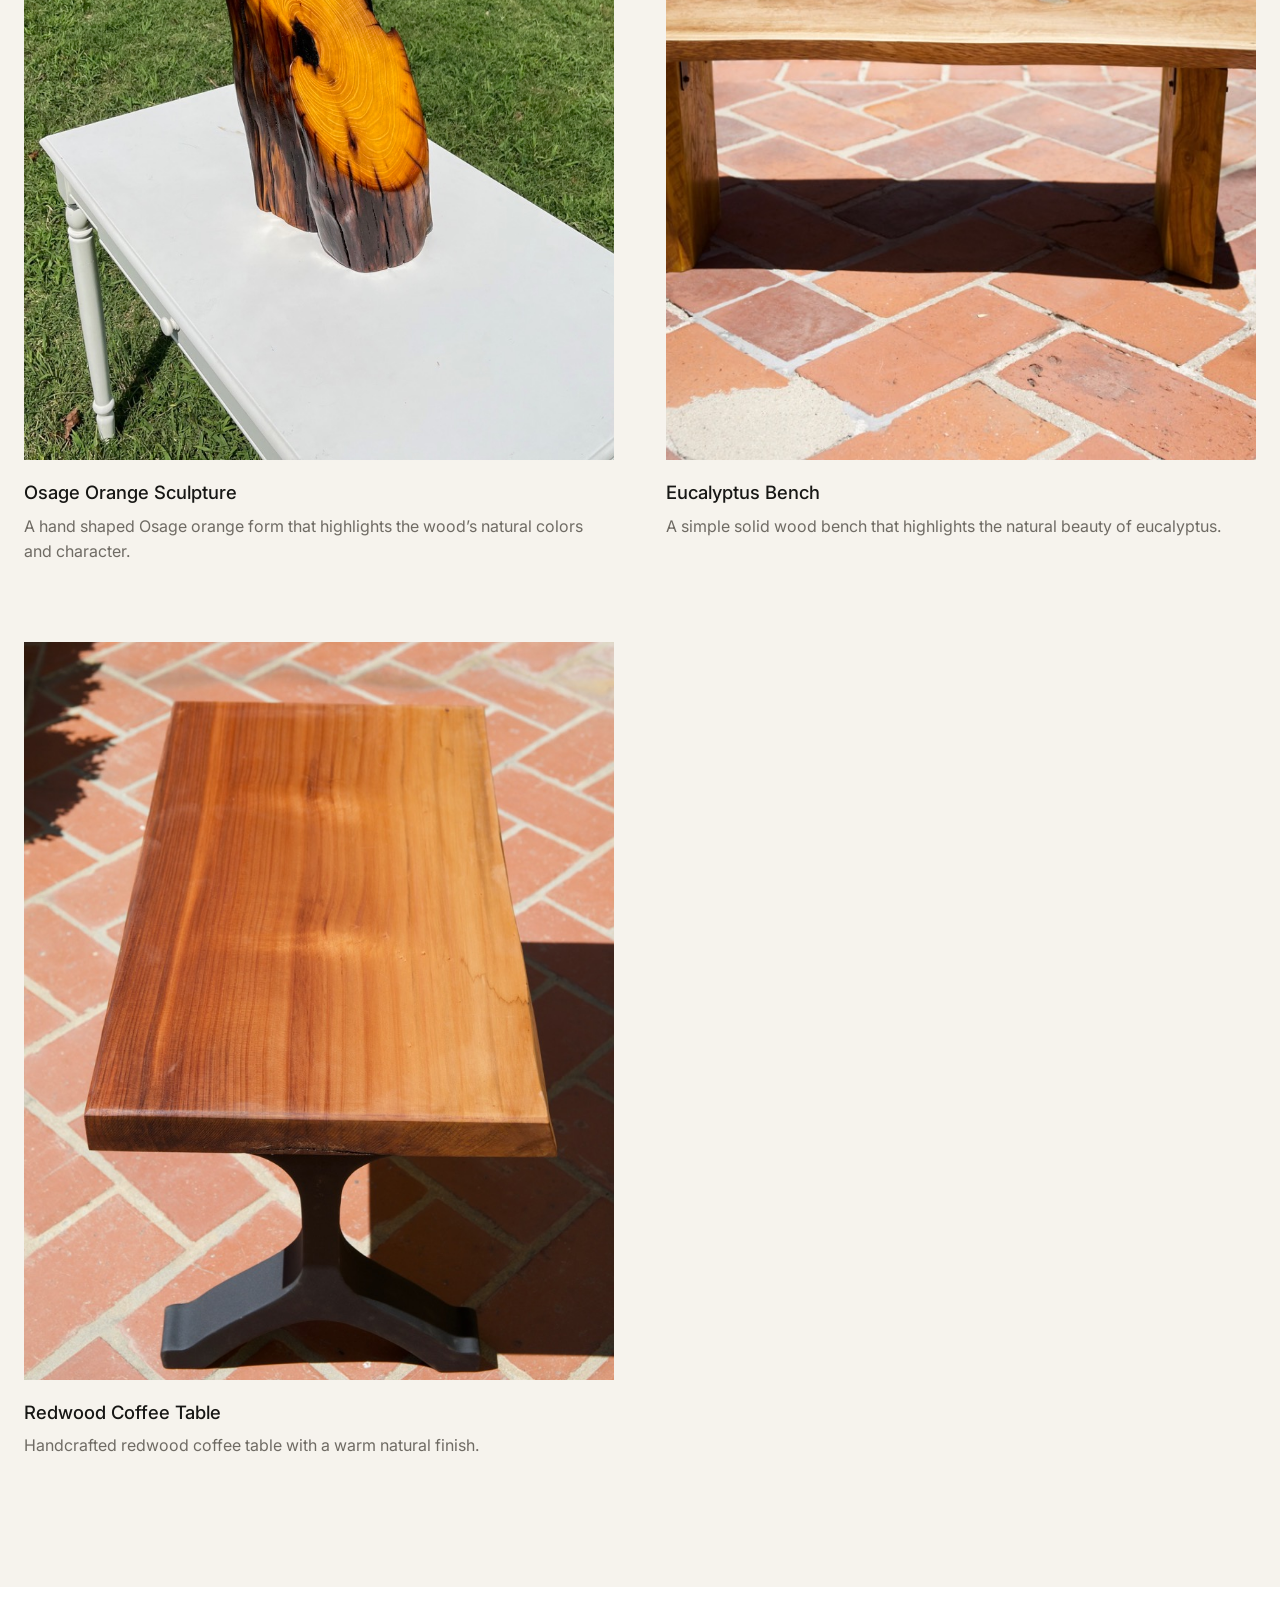
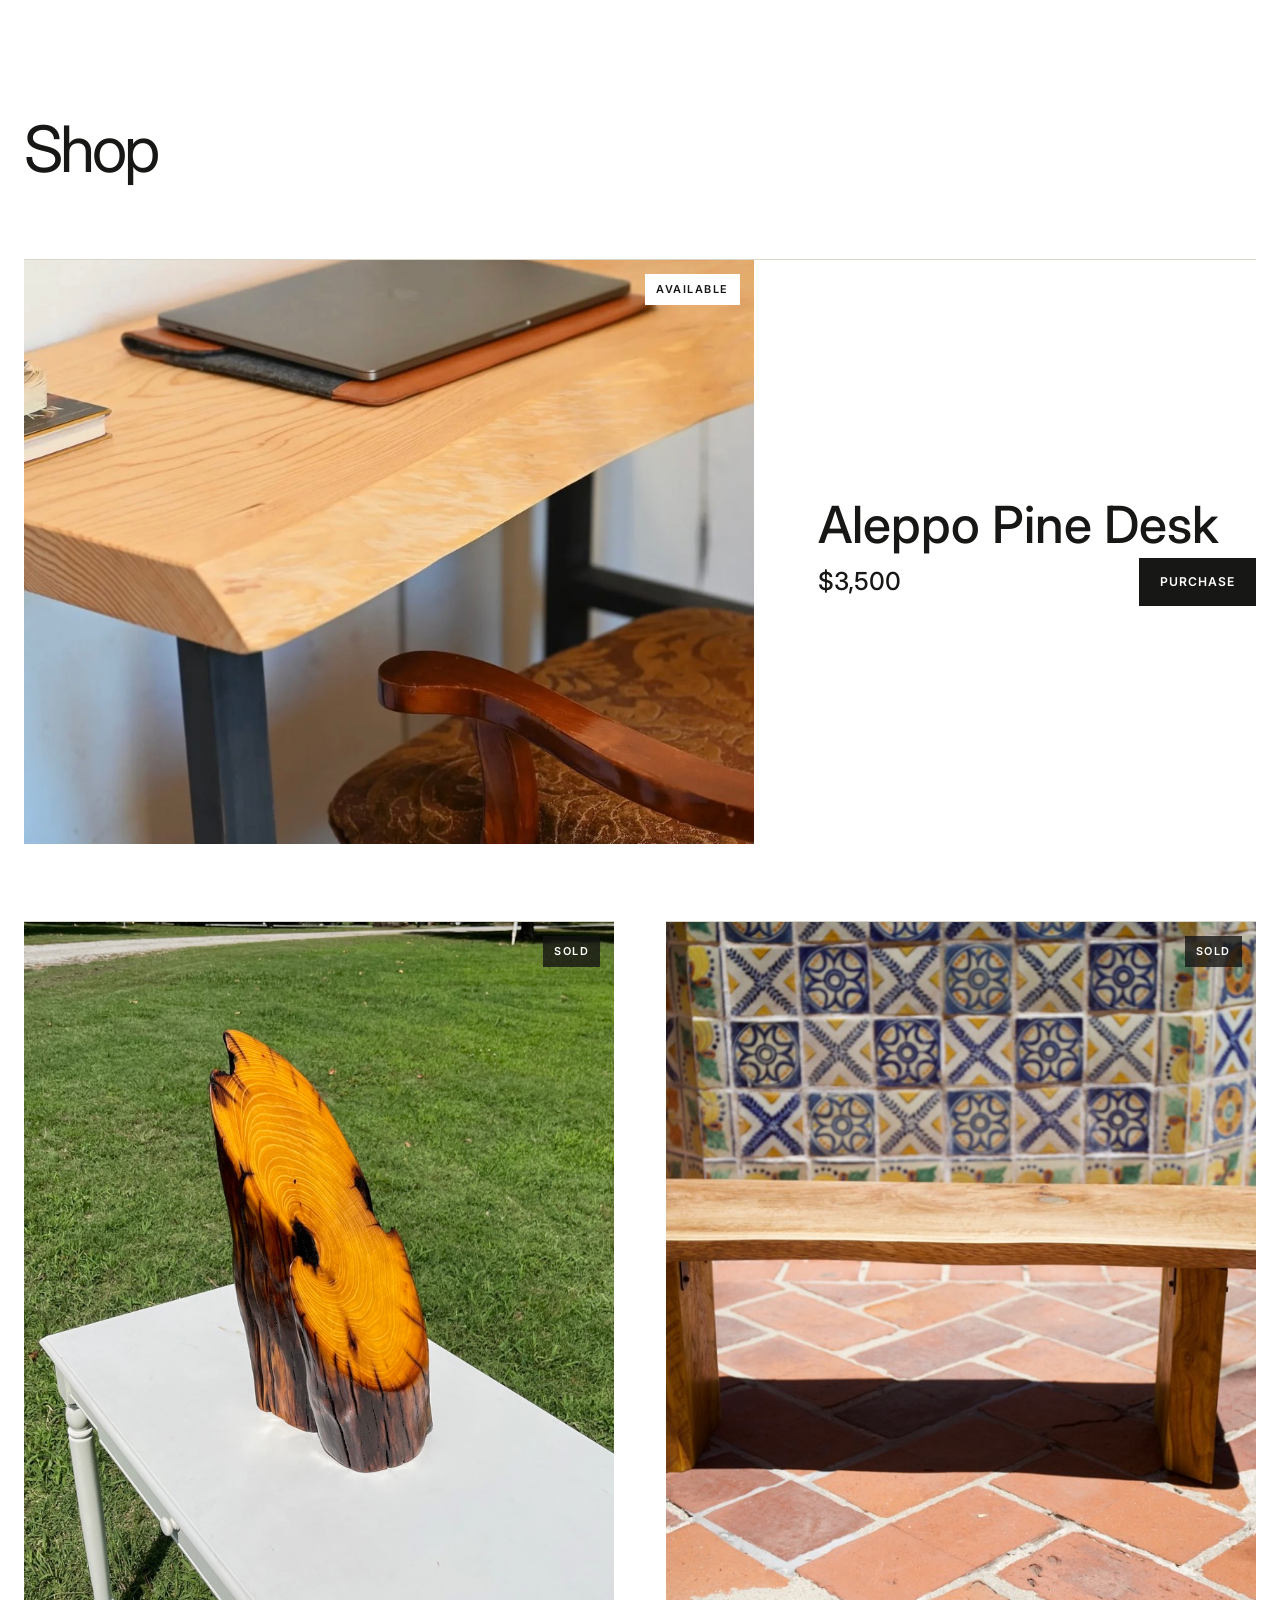
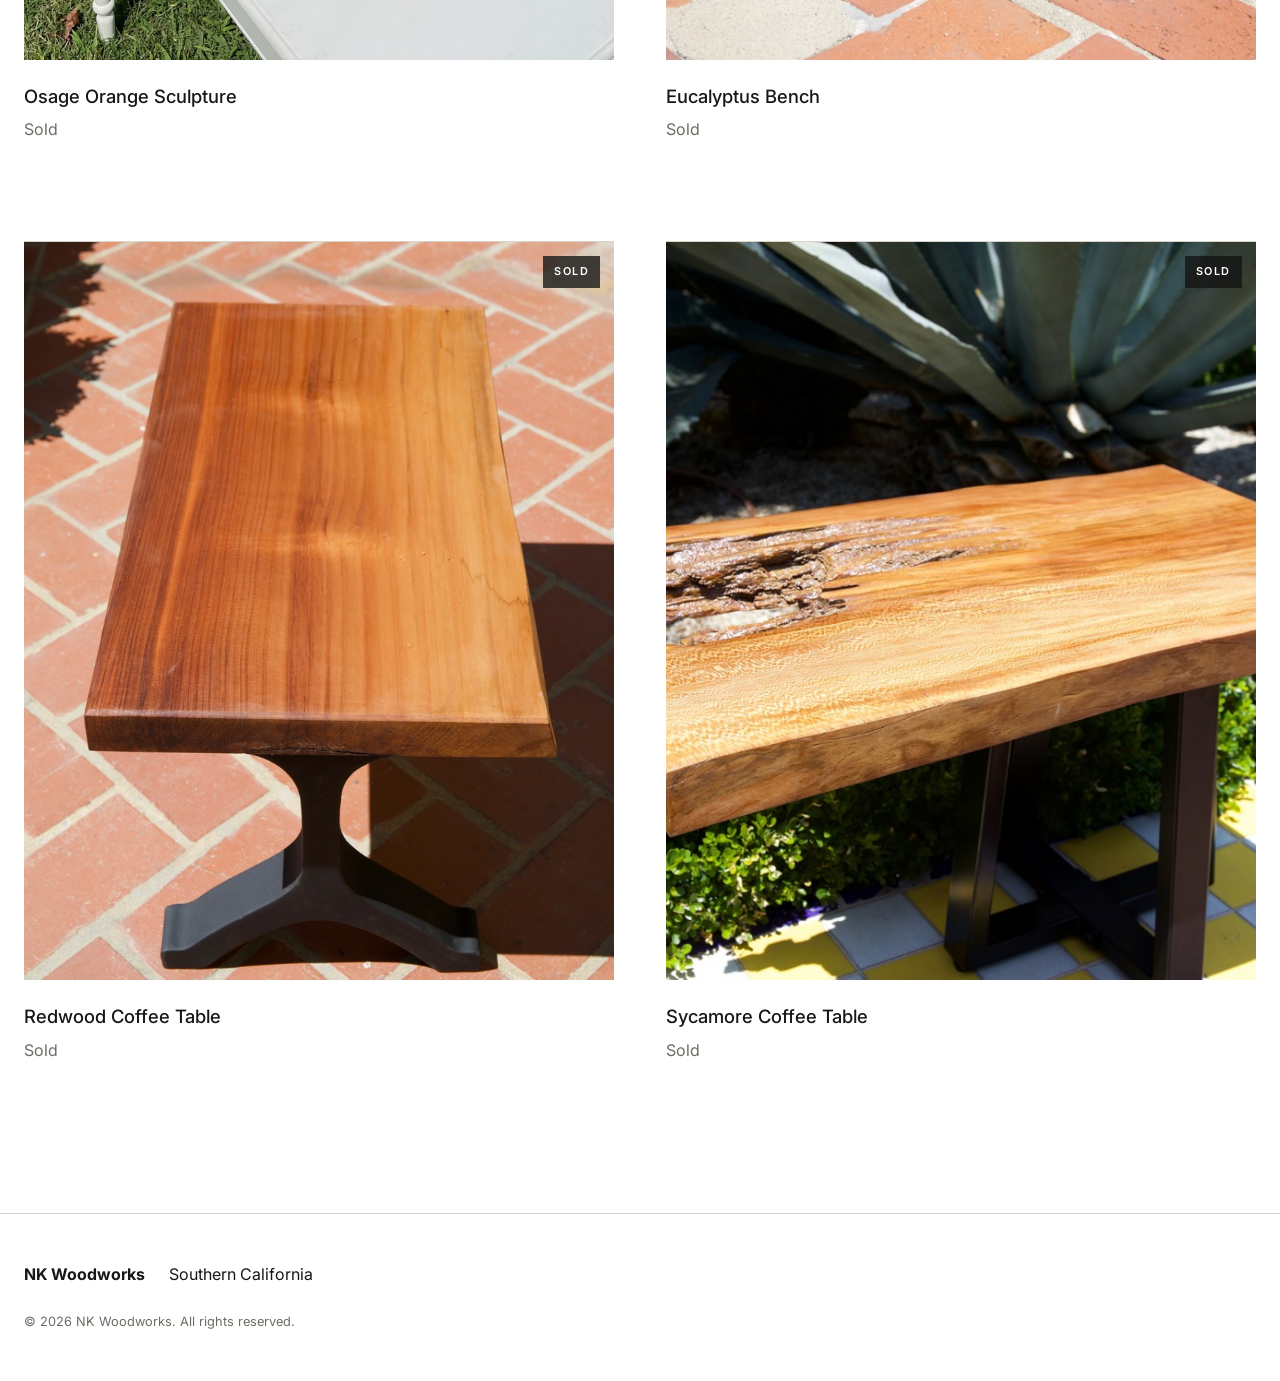
==== commit bb07af30: "Add files via upload" ====
--- a/index.html
+++ b/index.html
@@ -4,18 +4,18 @@
   <meta charset="utf-8">
   <meta name="viewport" content="width=device-width, initial-scale=1">
   <title>NK Woodworks | Handcrafted Furniture</title>
-  <meta name="description" content="NK Woodworks creates one-of-a-kind handcrafted furniture from distinctive natural wood in Southern California.">
+  <meta name="description" content="NK Woodworks creates handcrafted furniture from distinctive natural wood in Southern California.">
   <meta name="theme-color" content="#f6f3ed">
   <link rel="canonical" href="https://nk-woodwork.com/">
   <link rel="icon" href="images/hero-bench.jpg">
   <meta property="og:title" content="NK Woodworks | Handcrafted Furniture">
-  <meta property="og:description" content="One-of-a-kind handcrafted furniture from distinctive natural wood in Southern California.">
+  <meta property="og:description" content="Handcrafted furniture from distinctive natural wood in Southern California.">
   <meta property="og:image" content="https://nk-woodwork.com/images/social-preview.jpg">
   <meta property="og:url" content="https://nk-woodwork.com/">
   <meta property="og:type" content="website">
   <meta name="twitter:card" content="summary_large_image">
   <meta name="twitter:title" content="NK Woodworks | Handcrafted Furniture">
-  <meta name="twitter:description" content="One-of-a-kind handcrafted furniture from distinctive natural wood in Southern California.">
+  <meta name="twitter:description" content="Handcrafted furniture from distinctive natural wood in Southern California.">
   <meta name="twitter:image" content="https://nk-woodwork.com/images/social-preview.jpg">
   <link rel="preconnect" href="https://fonts.googleapis.com">
   <link rel="preconnect" href="https://fonts.gstatic.com" crossorigin>
@@ -27,7 +27,7 @@
     "@type": "ProfessionalService",
     "name": "NK Woodworks",
     "url": "https://nk-woodwork.com/",
-    "description": "One-of-a-kind handcrafted furniture from distinctive natural wood in Southern California.",
+    "description": "Handcrafted furniture from distinctive natural wood in Southern California.",
     "areaServed": "Southern California"
   }
   </script>
@@ -44,24 +44,24 @@
 
   <main id="main">
     <section id="work" class="section shell">
-      <header class="section-heading"><p class="eyebrow">Portfolio</p><h2>Selected Work</h2><p>A collection of handmade furniture created from naturally distinctive wood.</p></header>
+      <header class="section-heading"><p class="eyebrow">Portfolio</p><h2>Selected Work</h2><p>Handmade furniture created from naturally distinctive wood.</p></header>
       <div class="work-grid">
-        <figure class="work-item"><button class="image-button" type="button" data-index="0"><img src="images/aleppo-pine-desk.jpg" alt="Aleppo pine minimalist desk with a steel base" loading="lazy"></button><figcaption><h3>Aleppo Pine Minimalist Desk</h3><p>Hand-shaped Aleppo pine desktop paired with a minimal steel base.</p></figcaption></figure>
-        <figure class="work-item"><button class="image-button" type="button" data-index="1"><img src="images/osage-orange-side-table.jpg" alt="Hand-shaped Osage orange wood sculpture" loading="lazy"></button><figcaption><h3>Osage Orange Sculpture</h3><p>A hand-shaped Osage orange form that highlights the wood’s natural grain and live character.</p></figcaption></figure>
-        <figure class="work-item"><button class="image-button" type="button" data-index="2"><img src="images/eucalyptus-bench.jpg" alt="Solid eucalyptus wood bench" loading="lazy"></button><figcaption><h3>Eucalyptus Bench</h3><p>A simple solid-wood bench that highlights the natural grain and movement of eucalyptus.</p></figcaption></figure>
+        <figure class="work-item"><button class="image-button" type="button" data-index="0"><img src="images/osage-orange-coffee-table.jpg" alt="Sycamore coffee table with natural edge detail" loading="lazy"></button><figcaption><h3>Sycamore Coffee Table</h3><p>A handcrafted sycamore top with natural edge detail and clean dark legs.</p></figcaption></figure>
+        <figure class="work-item"><button class="image-button" type="button" data-index="0"><img src="images/aleppo-pine-desk.jpg" alt="Aleppo pine minimalist desk with a steel base" loading="lazy"></button><figcaption><h3>Aleppo Pine Minimalist Desk</h3><p>Pine slab desktop paired with minimal steel base legs.</p></figcaption></figure>
+        <figure class="work-item"><button class="image-button" type="button" data-index="1"><img src="images/osage-orange-side-table.jpg" alt="Hand shaped Osage orange wood sculpture" loading="lazy"></button><figcaption><h3>Osage Orange Sculpture</h3><p>A hand shaped Osage orange form that highlights the wood’s natural colors and character.</p></figcaption></figure>
+        <figure class="work-item"><button class="image-button" type="button" data-index="2"><img src="images/eucalyptus-bench.jpg" alt="Solid eucalyptus wood bench" loading="lazy"></button><figcaption><h3>Eucalyptus Bench</h3><p>A simple solid wood bench that highlights the natural beauty of eucalyptus.</p></figcaption></figure>
         <figure class="work-item"><button class="image-button" type="button" data-index="3"><img src="images/redwood-coffee-table.jpg" alt="Handcrafted redwood coffee table" loading="lazy"></button><figcaption><h3>Redwood Coffee Table</h3><p>Handcrafted redwood coffee table with a warm natural finish.</p></figcaption></figure>
-        <figure class="work-item"><button class="image-button" type="button" data-index="5"><img src="images/osage-orange-coffee-table.jpg" alt="Sycamore coffee table with natural edge detail" loading="lazy"></button><figcaption><h3>Sycamore Coffee Table</h3><p>A handcrafted sycamore top with natural edge detail and clean dark legs.</p></figcaption></figure>
       </div>
     </section>
 
     <section id="shop" class="section shop-section">
-      <div class="shell"><header class="section-heading"><h2>Shop</h2><p>Available and previously sold one-of-a-kind pieces.</p></header>
+      <div class="shell"><header class="section-heading"><h2>Shop</h2></header>
         <div class="shop-grid">
-          <article class="product-card available"><div class="product-image"><img src="images/aleppo-pine-desk.jpg" alt="Available Aleppo Pine Desk" loading="lazy"><span class="status available-status">Available</span></div><div class="product-copy"><h3>Aleppo Pine Desk</h3><p>A one-of-a-kind desk handcrafted from Aleppo pine and paired with a minimal steel base. The natural grain and live character make this piece completely unique.</p><dl><div><dt>Dimensions</dt><dd>40.1″ L × 22.9″ W × 30.9″ H</dd></div><div><dt>Wood</dt><dd>Aleppo Pine</dd></div></dl><div class="purchase-row"><strong>$3,500</strong><a class="button button-dark" href="https://buy.stripe.com/bJe5kD5R5fzK0Cw1165Vu05" target="_blank" rel="noopener noreferrer">Purchase</a></div></div></article>
-          <article class="product-card available"><div class="product-image"><img src="images/osage-orange-side-table.jpg" alt="Available Osage Orange Sculpture" loading="lazy"><span class="status available-status">Available</span></div><div class="product-copy"><h3>Osage Orange Sculpture</h3><p>A hand-shaped Osage orange form that highlights the wood’s natural grain and live character.</p><dl><div><dt>Wood</dt><dd>Osage Orange</dd></div></dl><div class="purchase-row"><strong>$5,000</strong><a class="button button-dark" href="https://buy.stripe.com/fZufZh6V90EQfxq1165Vu02" target="_blank" rel="noopener noreferrer">Purchase</a></div></div></article>
-          <article class="product-card sold"><div class="product-image"><img src="images/eucalyptus-bench.jpg" alt="Eucalyptus Bench" loading="lazy"><span class="status">Sold</span></div><div class="product-copy"><h3>Eucalyptus Bench</h3><p>Previously Sold</p></div></article>
-          <article class="product-card sold"><div class="product-image"><img src="images/redwood-coffee-table.jpg" alt="Redwood Coffee Table" loading="lazy"><span class="status">Sold</span></div><div class="product-copy"><h3>Redwood Coffee Table</h3><p>Previously Sold</p></div></article>
-          <article class="product-card sold"><div class="product-image"><img src="images/osage-orange-coffee-table.jpg" alt="Sycamore Coffee Table" loading="lazy"><span class="status">Sold</span></div><div class="product-copy"><h3>Sycamore Coffee Table</h3><p>Previously Sold</p></div></article>
+          <article class="product-card available"><button class="product-image shop-product-open" type="button" aria-label="View Aleppo Pine Desk photos and details"><img src="images/aleppo-pine-desk.jpg" alt="Aleppo Pine Desk angled view" loading="lazy"><span class="status available-status">Available</span></button><div class="product-copy"><h3>Aleppo Pine Desk</h3><div class="purchase-row"><strong>$3,500</strong><a class="button button-dark" href="https://buy.stripe.com/eVqaEX1AP0EQ1GAcJO5Vu06" target="_blank" rel="noopener noreferrer">Purchase</a></div></div></article>
+          <article class="product-card sold"><div class="product-image"><img src="images/osage-orange-side-table.jpg" alt="Osage Orange Sculpture" loading="lazy"><span class="status">Sold</span></div><div class="product-copy"><h3>Osage Orange Sculpture</h3><p>Sold</p></div></article>
+          <article class="product-card sold"><div class="product-image"><img src="images/eucalyptus-bench.jpg" alt="Eucalyptus Bench" loading="lazy"><span class="status">Sold</span></div><div class="product-copy"><h3>Eucalyptus Bench</h3><p>Sold</p></div></article>
+          <article class="product-card sold"><div class="product-image"><img src="images/redwood-coffee-table.jpg" alt="Redwood Coffee Table" loading="lazy"><span class="status">Sold</span></div><div class="product-copy"><h3>Redwood Coffee Table</h3><p>Sold</p></div></article>
+          <article class="product-card sold"><div class="product-image"><img src="images/osage-orange-coffee-table.jpg" alt="Sycamore Coffee Table" loading="lazy"><span class="status">Sold</span></div><div class="product-copy"><h3>Sycamore Coffee Table</h3><p>Sold</p></div></article>
         </div>
       </div>
     </section>
@@ -71,6 +71,7 @@
   <footer class="site-footer"><div><strong>NK Woodworks</strong><span>Southern California</span></div><p>© <span id="year"></span> NK Woodworks. All rights reserved.</p></footer>
 
   <dialog id="lightbox" class="lightbox" aria-label="Portfolio image viewer"><button class="lightbox-close" type="button" aria-label="Close image viewer">×</button><button class="lightbox-control prev" type="button" aria-label="Previous image">‹</button><img src="images/aleppo-pine-desk.jpg" alt=""><p></p><button class="lightbox-control next" type="button" aria-label="Next image">›</button></dialog>
+  <dialog id="product-dialog" class="product-detail-dialog" aria-labelledby="product-dialog-title"><button class="product-dialog-close" type="button" aria-label="Close Aleppo Pine Desk details">×</button><div class="product-detail-gallery"><img src="images/aleppo-pine-desk.jpg" alt="Aleppo Pine Desk angled view"><img src="images/aleppo-pine-desk-detail.jpg" alt="Close view of the Aleppo pine edge and steel legs"><img src="images/aleppo-pine-desk-side.jpg" alt="Side view of the Aleppo Pine Desk"><img src="images/aleppo-pine-desk-top.jpg" alt="Top view of the Aleppo Pine Desk with a lamp and laptop"></div><div class="product-detail-copy"><h2 id="product-dialog-title">Aleppo Pine Desk</h2><p>A handcrafted Aleppo pine desk paired with a minimal steel base. The natural grain and live character make this piece completely unique.</p><dl><div><dt>Dimensions</dt><dd>40.1″ L × 22.9″ W × 30.9″ H</dd></div><div><dt>Wood</dt><dd>Aleppo Pine</dd></div></dl><div class="purchase-row"><strong>$3,500</strong><a class="button button-dark" href="https://buy.stripe.com/eVqaEX1AP0EQ1GAcJO5Vu06" target="_blank" rel="noopener noreferrer">Purchase</a></div></div></dialog>
   <script src="script.js"></script>
 </body>
 </html>
--- a/styles.css
+++ b/styles.css
@@ -2,3 +2,20 @@
 @media(max-width:800px){.site-header{min-height:68px}.menu-toggle{display:block}.site-nav{position:fixed;inset:68px 0 auto;display:none;align-items:flex-start;flex-direction:column;gap:0;padding:20px 24px 32px;background:#fff;border-bottom:1px solid var(--line)}.site-nav.open{display:flex}.site-nav a{width:100%;padding:14px 0;border-bottom:1px solid var(--line)}.icon-link{padding-left:0}.hero{min-height:74vh;margin:0}.hero-overlay{min-height:74vh;padding:32px 24px}.shell{width:min(var(--max),calc(100% - 32px))}.work-grid,.shop-grid{grid-template-columns:1fr}.product-card.available{grid-column:auto;grid-template-columns:1fr}.product-card.available .product-image{aspect-ratio:4/5}.about,.contact{grid-template-columns:1fr}.commission{align-items:flex-start;flex-direction:column}.site-footer{grid-template-columns:1fr}.site-footer p{grid-column:auto}}
 @media(max-width:560px){.section{padding-block:70px}.hero h1{font-size:2.45rem}.button-row,.button-row .button{width:100%}.purchase-row{align-items:stretch;flex-direction:column}.purchase-row .button{width:100%}form{grid-template-columns:1fr}label:has(textarea),.form-note,.form-message{grid-column:auto}.site-footer div{align-items:flex-start;flex-direction:column;gap:5px}}
 @media(prefers-reduced-motion:reduce){html{scroll-behavior:auto}*,*:before,*:after{transition:none!important;animation:none!important}}
+
+.shop-product-gallery{position:relative;display:grid;grid-template-columns:repeat(2,minmax(0,1fr));gap:3px;background:var(--paper)}
+.shop-product-gallery img{width:100%;height:100%;aspect-ratio:4/5;object-fit:cover}
+.shop-product-open{display:block;width:100%;border:0;padding:0;cursor:pointer}
+.product-detail-dialog{width:min(1200px,calc(100% - 30px));max-height:92vh;border:0;padding:0;background:var(--paper);color:var(--ink)}
+.product-detail-dialog::backdrop{background:rgba(0,0,0,.82)}
+.product-dialog-close{position:fixed;top:18px;right:18px;z-index:3;width:46px;height:46px;border:0;background:rgba(20,20,18,.82);color:#fff;font-size:1.8rem;cursor:pointer}
+.product-detail-gallery{display:grid;grid-template-columns:repeat(2,minmax(0,1fr));gap:3px}
+.product-detail-gallery img{width:100%;aspect-ratio:4/5;object-fit:cover}
+.product-detail-copy{padding:clamp(26px,5vw,70px)}
+.product-detail-copy h2{font-size:clamp(2.2rem,5vw,4.5rem)}
+.product-detail-copy>p{max-width:650px;color:var(--muted)}
+.product-detail-copy dl{max-width:650px;margin:28px 0;border-block:1px solid var(--line)}
+.product-detail-copy dl div{display:flex;justify-content:space-between;gap:18px;padding:10px 0;border-bottom:1px solid var(--line)}
+.product-detail-copy dl div:last-child{border:0}
+.product-detail-copy dd{margin:0;text-align:right}
+@media(max-width:600px){.product-detail-gallery{grid-template-columns:1fr}.product-dialog-close{position:fixed}.product-detail-copy .purchase-row{align-items:stretch;flex-direction:column}}
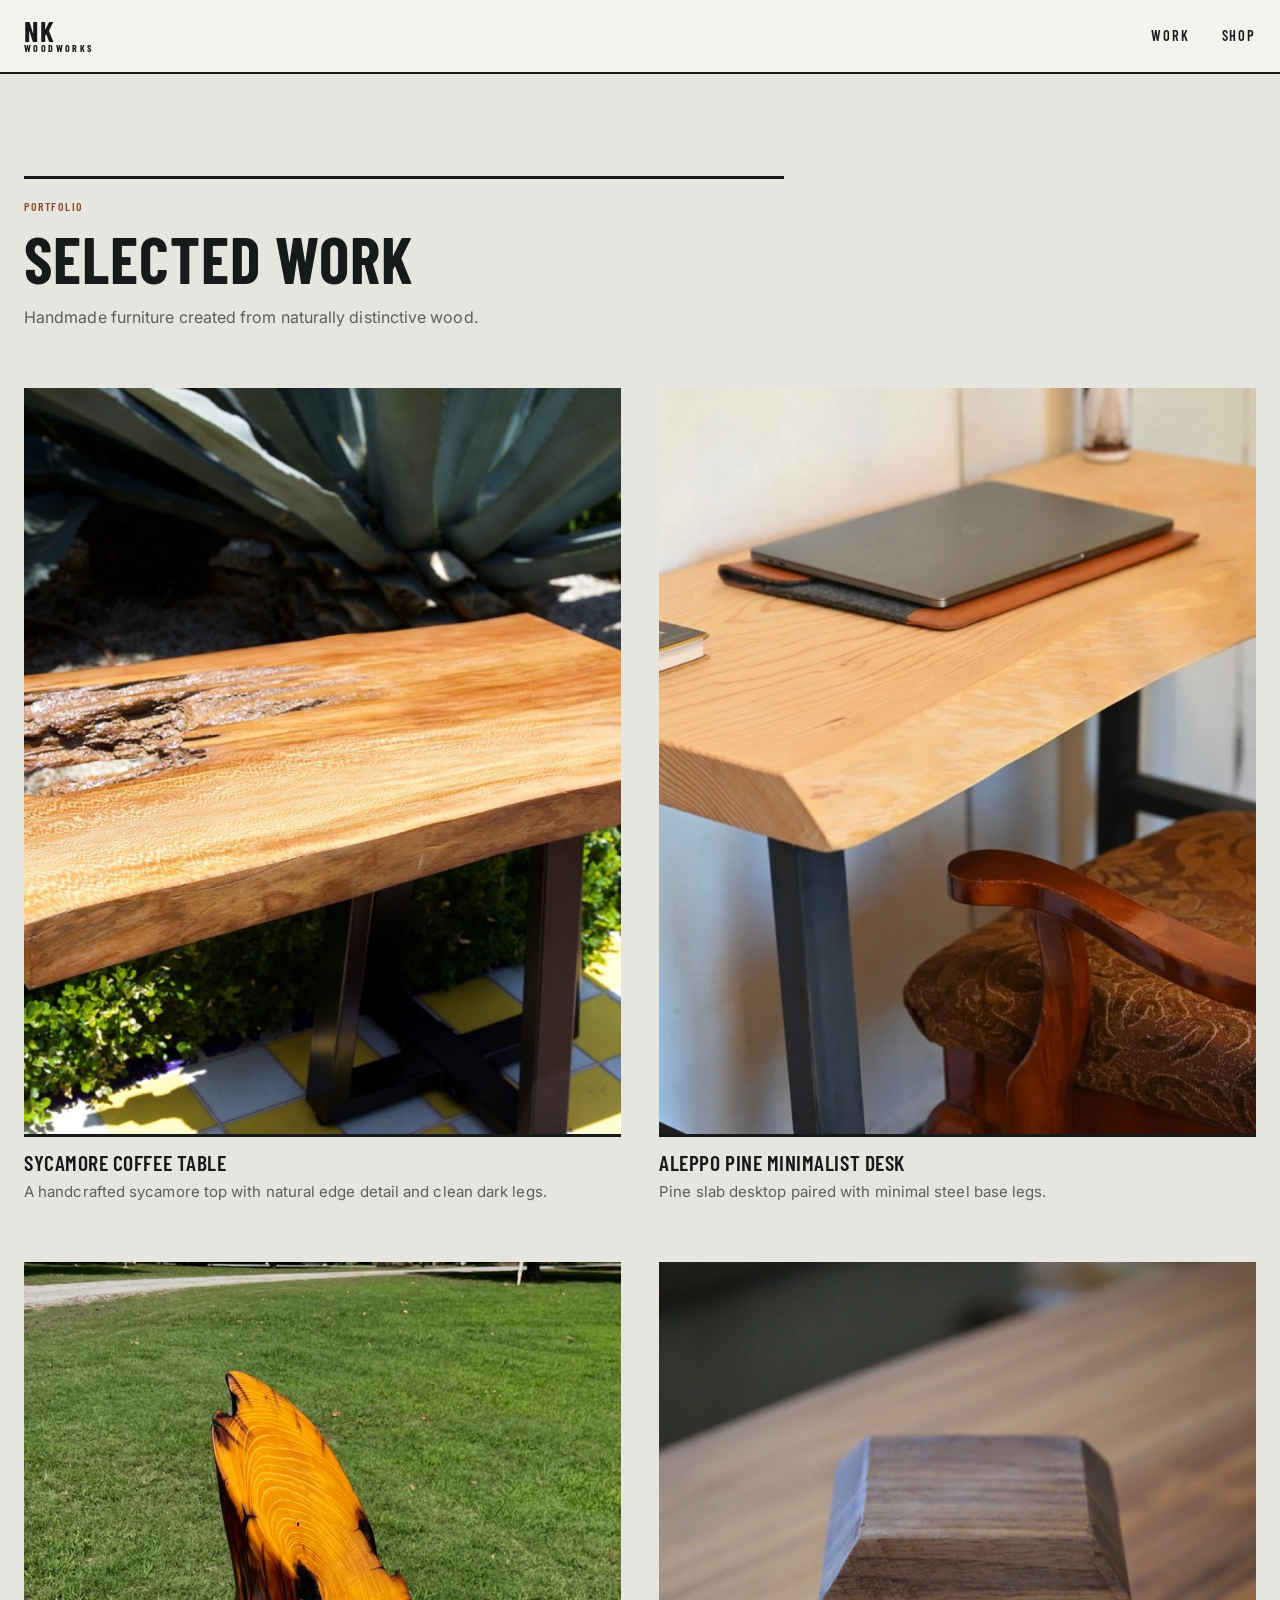
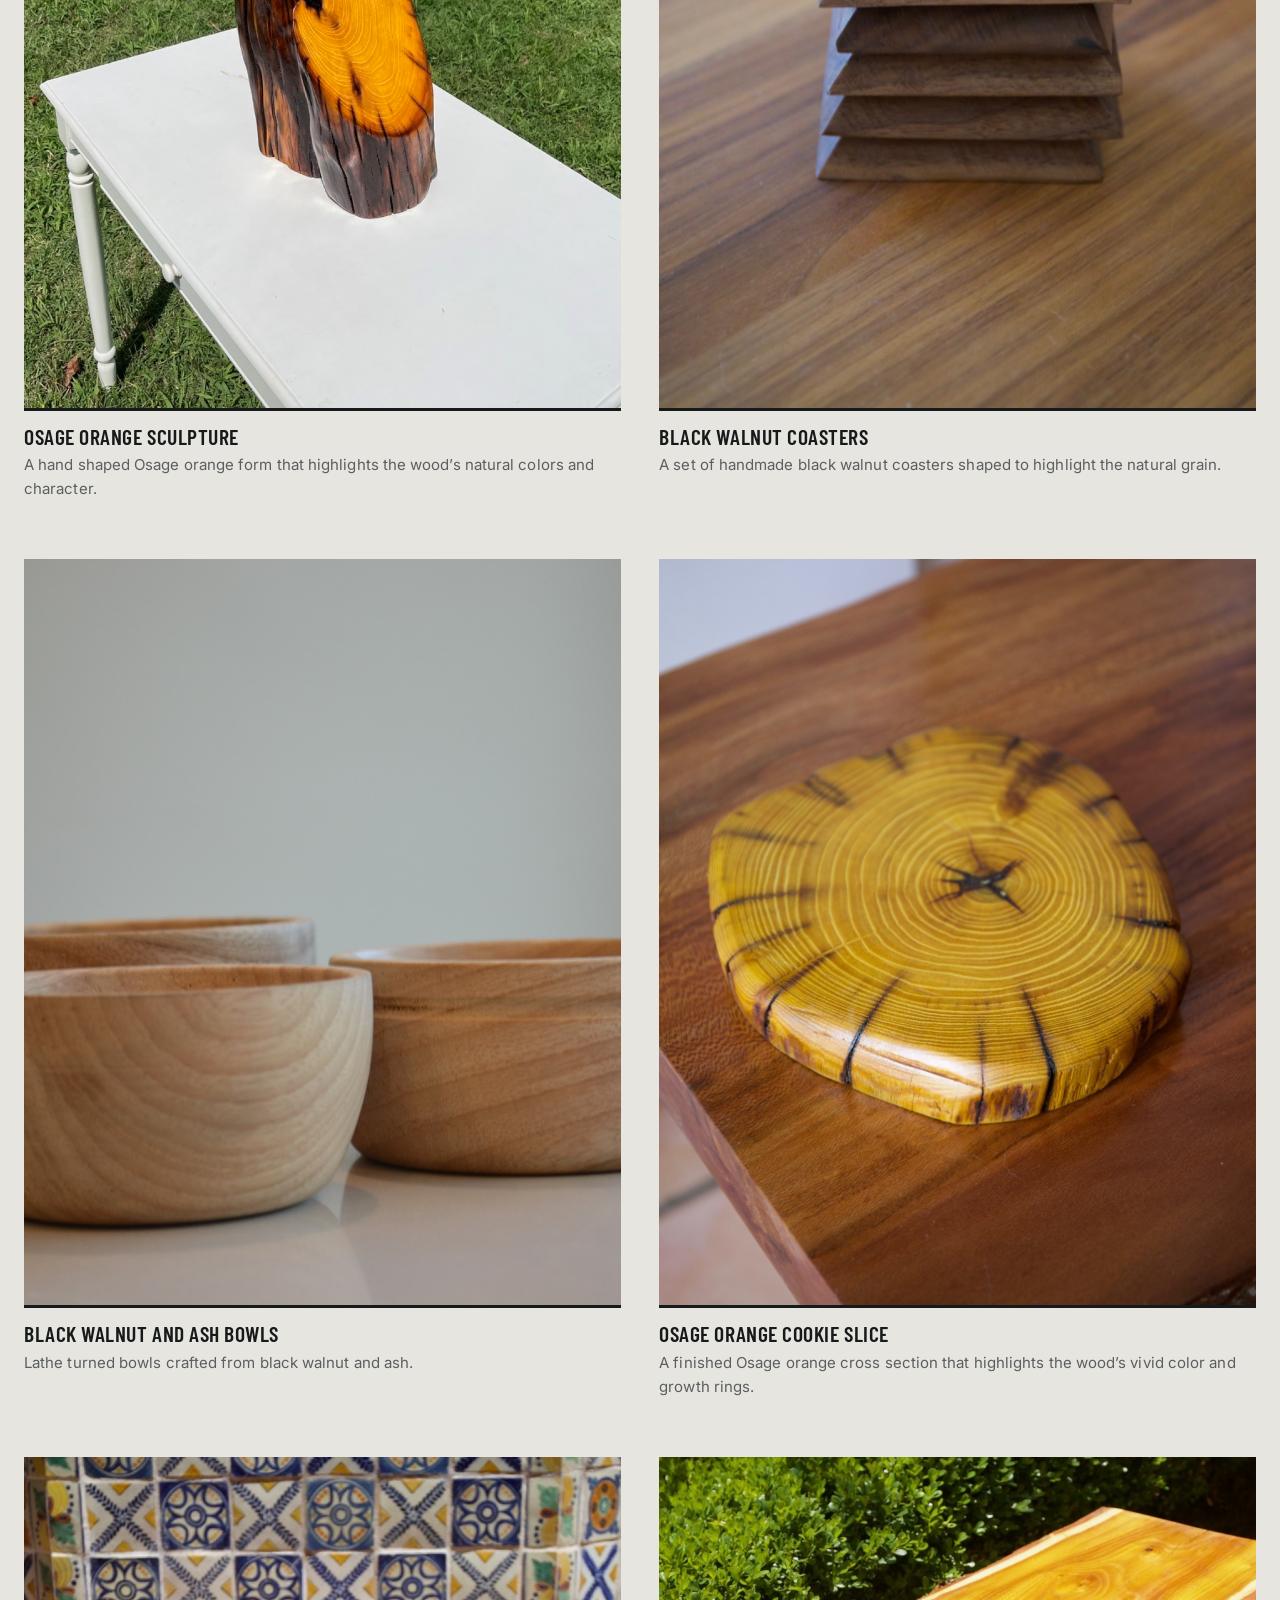
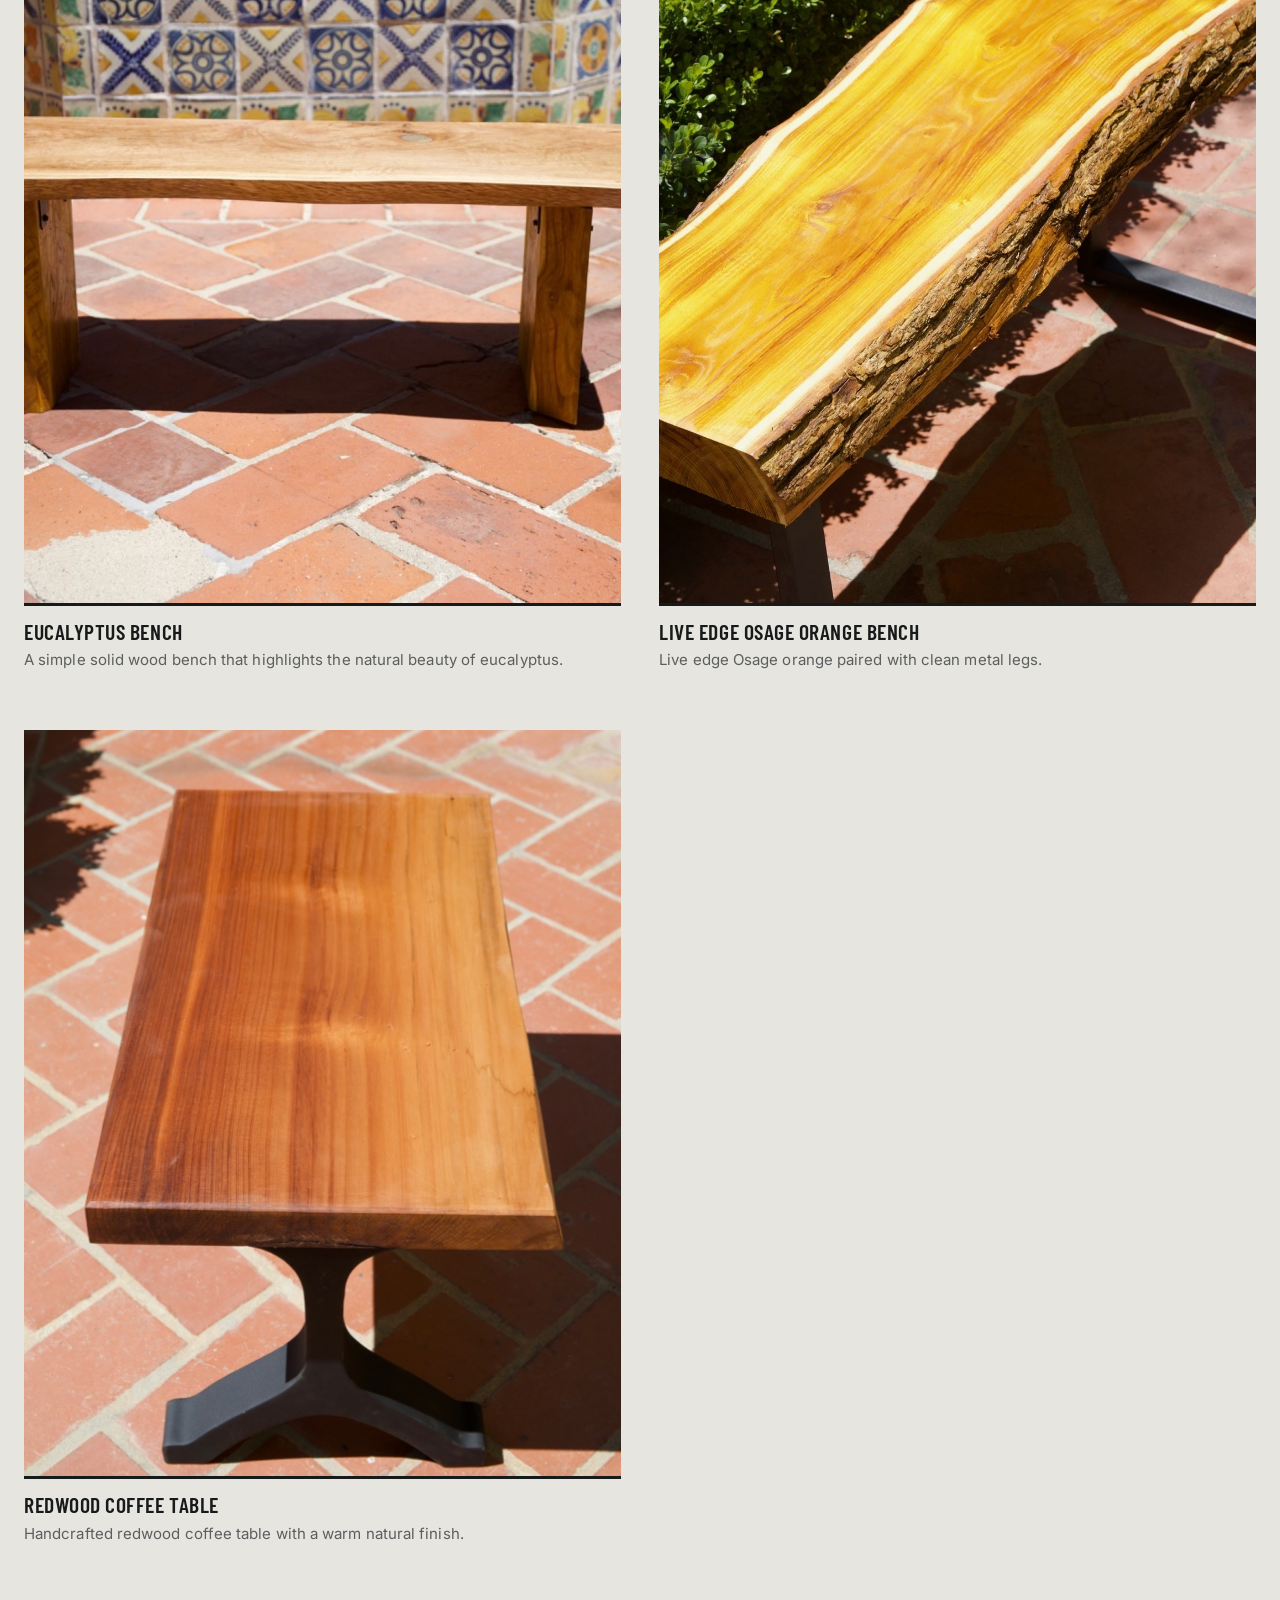
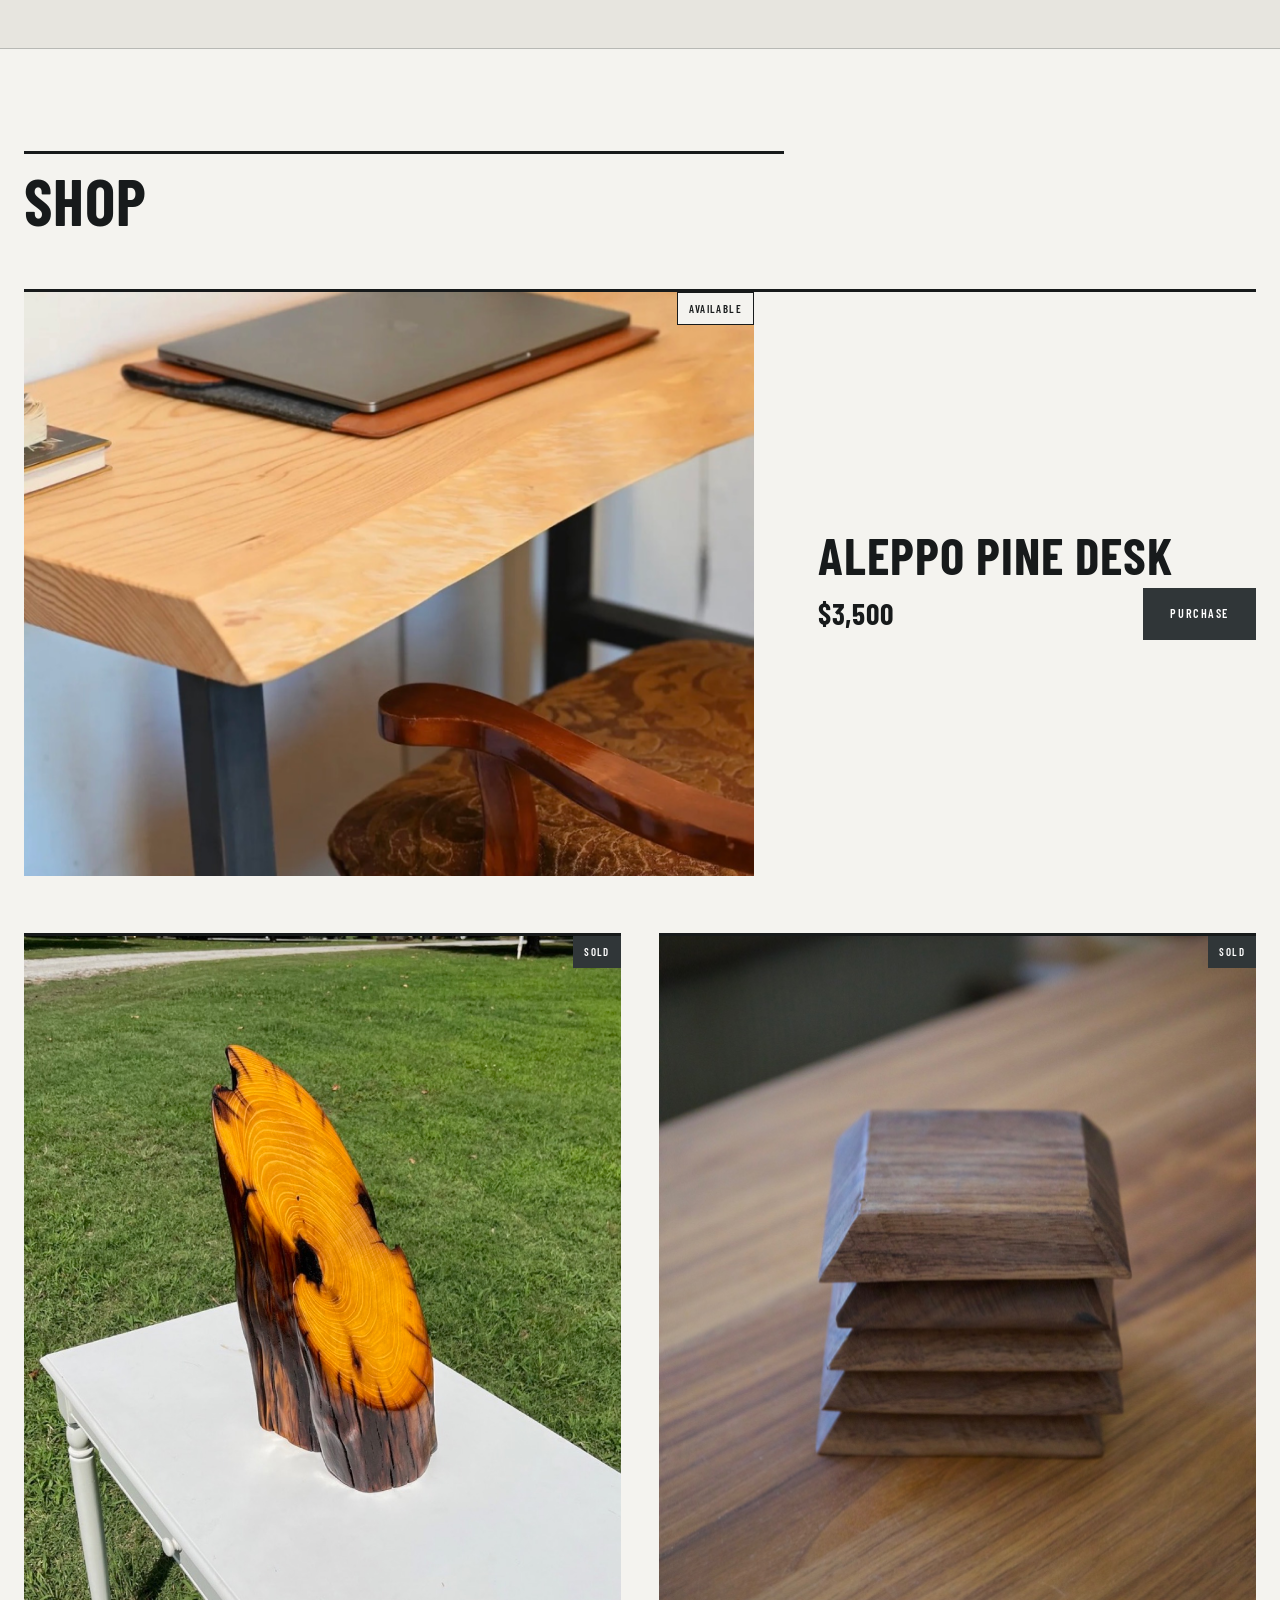
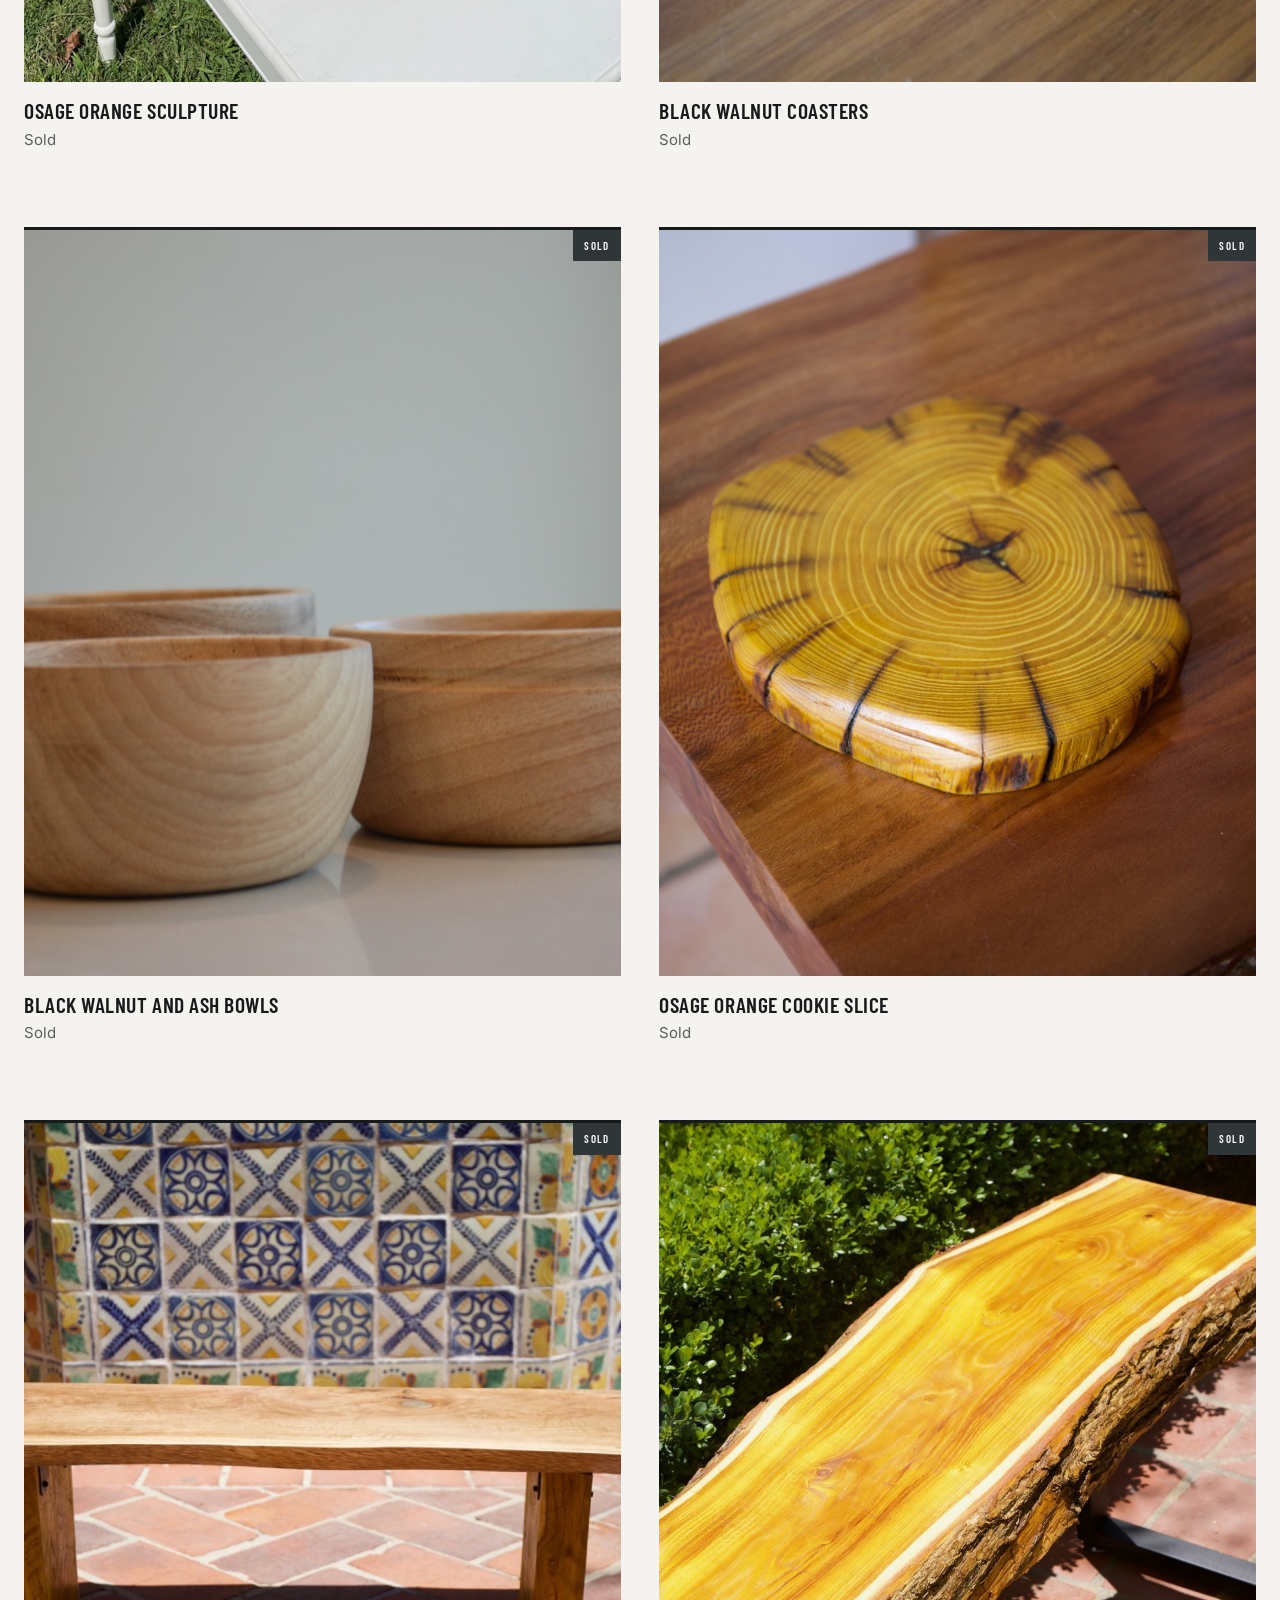
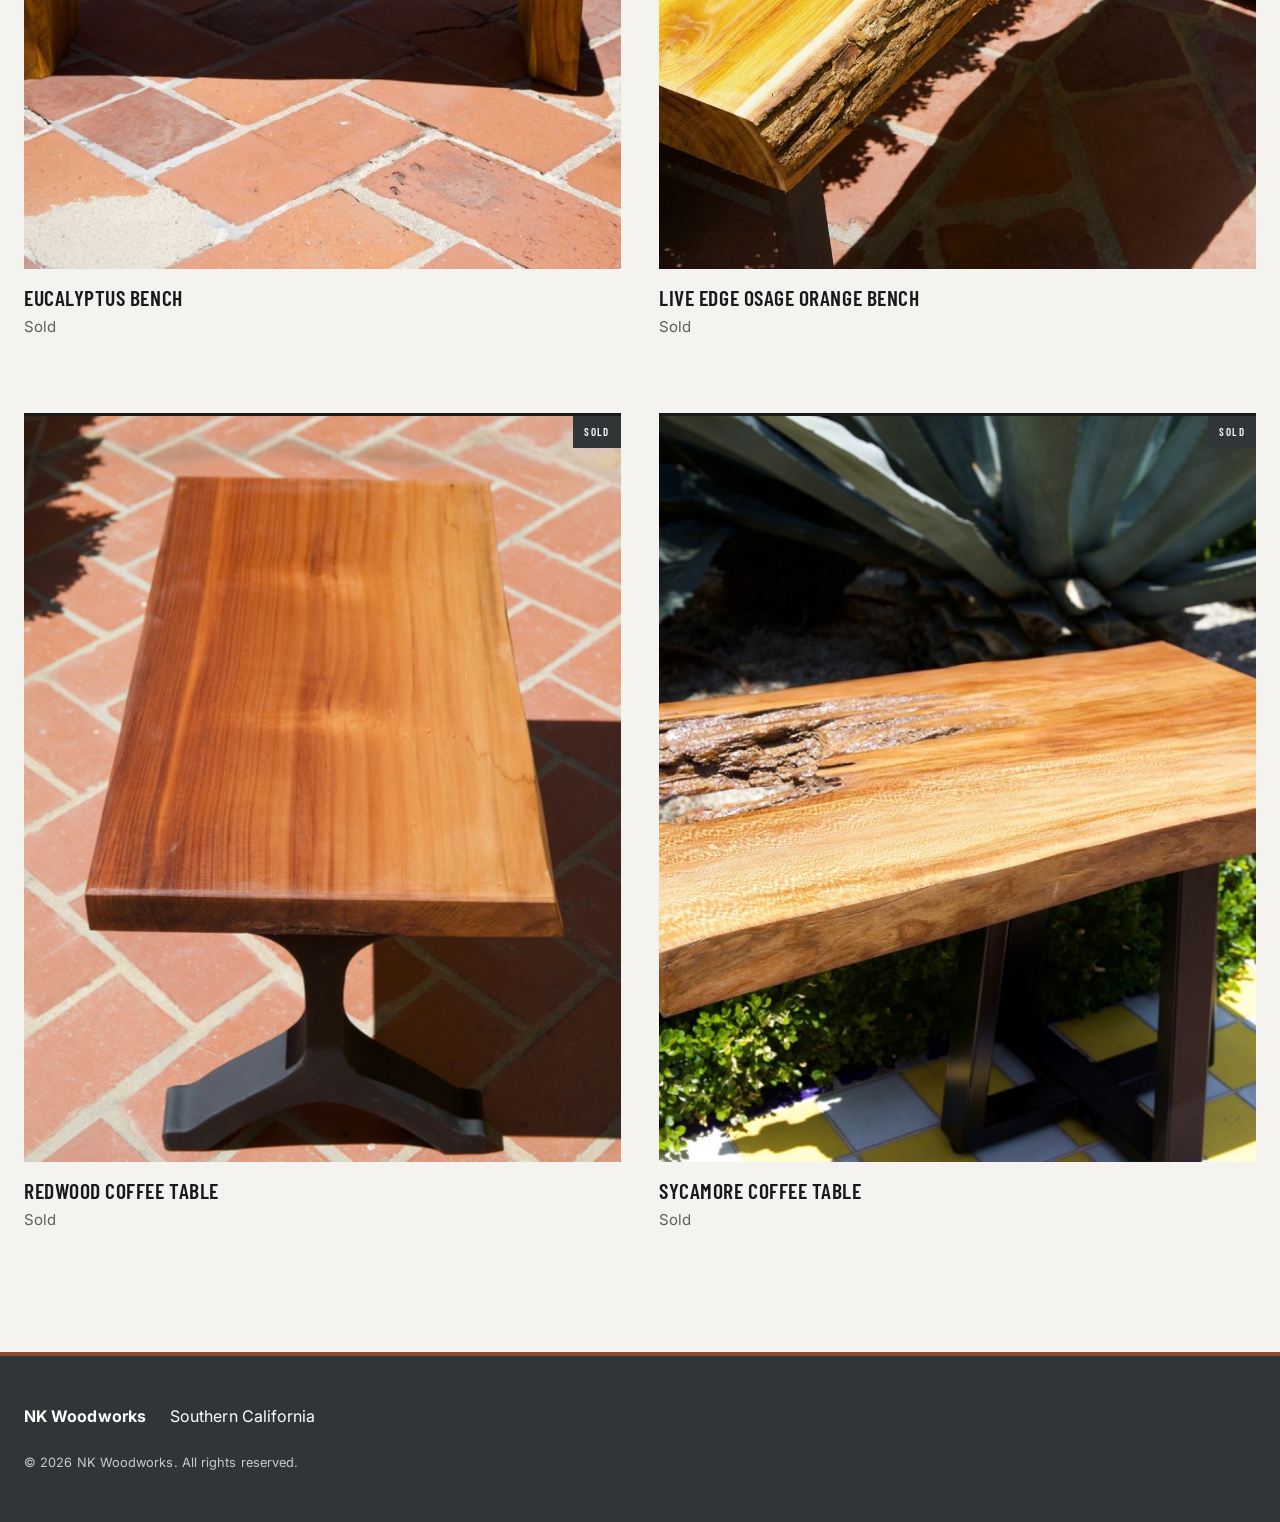
==== commit 75dd2e46: "Add files via upload" ====
--- a/index.html
+++ b/index.html
@@ -5,7 +5,7 @@
   <meta name="viewport" content="width=device-width, initial-scale=1">
   <title>NK Woodworks | Handcrafted Furniture</title>
   <meta name="description" content="NK Woodworks creates handcrafted furniture from distinctive natural wood in Southern California.">
-  <meta name="theme-color" content="#f6f3ed">
+  <meta name="theme-color" content="#e7e5df">
   <link rel="canonical" href="https://nk-woodwork.com/">
   <link rel="icon" href="images/hero-bench.jpg">
   <meta property="og:title" content="NK Woodworks | Handcrafted Furniture">
@@ -19,7 +19,7 @@
   <meta name="twitter:image" content="https://nk-woodwork.com/images/social-preview.jpg">
   <link rel="preconnect" href="https://fonts.googleapis.com">
   <link rel="preconnect" href="https://fonts.gstatic.com" crossorigin>
-  <link href="https://fonts.googleapis.com/css2?family=Cormorant+Garamond:ital,wght@1,500&family=Inter:wght@400;500;600&display=swap" rel="stylesheet">
+  <link href="https://fonts.googleapis.com/css2?family=Barlow+Condensed:wght@500;600;700&family=Inter:wght@400;500;600&display=swap" rel="stylesheet">
   <link rel="stylesheet" href="styles.css">
   <script type="application/ld+json">
   {
@@ -49,7 +49,11 @@
         <figure class="work-item"><button class="image-button" type="button" data-index="0"><img src="images/osage-orange-coffee-table.jpg" alt="Sycamore coffee table with natural edge detail" loading="lazy"></button><figcaption><h3>Sycamore Coffee Table</h3><p>A handcrafted sycamore top with natural edge detail and clean dark legs.</p></figcaption></figure>
         <figure class="work-item"><button class="image-button" type="button" data-index="0"><img src="images/aleppo-pine-desk.jpg" alt="Aleppo pine minimalist desk with a steel base" loading="lazy"></button><figcaption><h3>Aleppo Pine Minimalist Desk</h3><p>Pine slab desktop paired with minimal steel base legs.</p></figcaption></figure>
         <figure class="work-item"><button class="image-button" type="button" data-index="1"><img src="images/osage-orange-side-table.jpg" alt="Hand shaped Osage orange wood sculpture" loading="lazy"></button><figcaption><h3>Osage Orange Sculpture</h3><p>A hand shaped Osage orange form that highlights the wood’s natural colors and character.</p></figcaption></figure>
+        <figure class="work-item"><button class="image-button" type="button" data-index="2"><img src="images/black-walnut-coasters-stack.jpg" alt="Stack of handmade black walnut coasters" loading="lazy"></button><figcaption><h3>Black Walnut Coasters</h3><p>A set of handmade black walnut coasters shaped to highlight the natural grain.</p></figcaption></figure>
+        <figure class="work-item"><button class="image-button bowls-product-open" type="button" aria-label="View Black Walnut and Ash Bowls photos and details"><img src="images/black-walnut-ash-bowls.jpg" alt="Lathe turned black walnut and ash wood bowls" loading="lazy"></button><figcaption><h3>Black Walnut and Ash Bowls</h3><p>Lathe turned bowls crafted from black walnut and ash.</p></figcaption></figure>
+        <figure class="work-item"><button class="image-button" type="button" data-index="3"><img src="images/osage-orange-cookie-slice.jpg" alt="Osage orange cookie slice showing growth rings" loading="lazy"></button><figcaption><h3>Osage Orange Cookie Slice</h3><p>A finished Osage orange cross section that highlights the wood’s vivid color and growth rings.</p></figcaption></figure>
         <figure class="work-item"><button class="image-button" type="button" data-index="2"><img src="images/eucalyptus-bench.jpg" alt="Solid eucalyptus wood bench" loading="lazy"></button><figcaption><h3>Eucalyptus Bench</h3><p>A simple solid wood bench that highlights the natural beauty of eucalyptus.</p></figcaption></figure>
+        <figure class="work-item"><button class="image-button" type="button" data-index="3"><img src="images/live-edge-osage-orange-bench.jpg" alt="Live edge Osage orange bench with metal legs" loading="lazy"></button><figcaption><h3>Live Edge Osage Orange Bench</h3><p>Live edge Osage orange paired with clean metal legs.</p></figcaption></figure>
         <figure class="work-item"><button class="image-button" type="button" data-index="3"><img src="images/redwood-coffee-table.jpg" alt="Handcrafted redwood coffee table" loading="lazy"></button><figcaption><h3>Redwood Coffee Table</h3><p>Handcrafted redwood coffee table with a warm natural finish.</p></figcaption></figure>
       </div>
     </section>
@@ -59,9 +63,13 @@
         <div class="shop-grid">
           <article class="product-card available"><button class="product-image shop-product-open" type="button" aria-label="View Aleppo Pine Desk photos and details"><img src="images/aleppo-pine-desk.jpg" alt="Aleppo Pine Desk angled view" loading="lazy"><span class="status available-status">Available</span></button><div class="product-copy"><h3>Aleppo Pine Desk</h3><div class="purchase-row"><strong>$3,500</strong><a class="button button-dark" href="https://buy.stripe.com/eVqaEX1AP0EQ1GAcJO5Vu06" target="_blank" rel="noopener noreferrer">Purchase</a></div></div></article>
           <article class="product-card sold"><div class="product-image"><img src="images/osage-orange-side-table.jpg" alt="Osage Orange Sculpture" loading="lazy"><span class="status">Sold</span></div><div class="product-copy"><h3>Osage Orange Sculpture</h3><p>Sold</p></div></article>
-          <article class="product-card sold"><div class="product-image"><img src="images/eucalyptus-bench.jpg" alt="Eucalyptus Bench" loading="lazy"><span class="status">Sold</span></div><div class="product-copy"><h3>Eucalyptus Bench</h3><p>Sold</p></div></article>
-          <article class="product-card sold"><div class="product-image"><img src="images/redwood-coffee-table.jpg" alt="Redwood Coffee Table" loading="lazy"><span class="status">Sold</span></div><div class="product-copy"><h3>Redwood Coffee Table</h3><p>Sold</p></div></article>
-          <article class="product-card sold"><div class="product-image"><img src="images/osage-orange-coffee-table.jpg" alt="Sycamore Coffee Table" loading="lazy"><span class="status">Sold</span></div><div class="product-copy"><h3>Sycamore Coffee Table</h3><p>Sold</p></div></article>
+          <article class="product-card sold"><button class="product-image coasters-product-open" type="button" aria-label="View Black Walnut Coasters photos and details"><img src="images/black-walnut-coasters-stack.jpg" alt="Black Walnut Coasters" loading="lazy"><span class="status">Sold</span></button><div class="product-copy"><h3>Black Walnut Coasters</h3><p>Sold</p></div></article>
+          <article class="product-card sold"><button class="product-image bowls-product-open" type="button" aria-label="View Black Walnut and Ash Bowls photos and details"><img src="images/black-walnut-ash-bowls.jpg" alt="Black Walnut and Ash Bowls" loading="lazy"><span class="status">Sold</span></button><div class="product-copy"><h3>Black Walnut and Ash Bowls</h3><p>Sold</p></div></article>
+          <article class="product-card sold"><div class="product-image"><img src="images/osage-orange-cookie-slice.jpg" alt="Osage Orange Cookie Slice" loading="lazy"><span class="status">Sold</span></div><div class="product-copy"><h3>Osage Orange Cookie Slice</h3><p>Sold</p></div></article>
+          <article class="product-card sold"><button class="product-image eucalyptus-product-open" type="button" aria-label="View Eucalyptus Bench photos and details"><img src="images/eucalyptus-bench.jpg" alt="Eucalyptus Bench" loading="lazy"><span class="status">Sold</span></button><div class="product-copy"><h3>Eucalyptus Bench</h3><p>Sold</p></div></article>
+          <article class="product-card sold"><div class="product-image"><img src="images/live-edge-osage-orange-bench.jpg" alt="Live Edge Osage Orange Bench" loading="lazy"><span class="status">Sold</span></div><div class="product-copy"><h3>Live Edge Osage Orange Bench</h3><p>Sold</p></div></article>
+          <article class="product-card sold"><button class="product-image redwood-product-open" type="button" aria-label="View Redwood Coffee Table photos and details"><img src="images/redwood-coffee-table.jpg" alt="Redwood Coffee Table" loading="lazy"><span class="status">Sold</span></button><div class="product-copy"><h3>Redwood Coffee Table</h3><p>Sold</p></div></article>
+          <article class="product-card sold"><button class="product-image sycamore-product-open" type="button" aria-label="View Sycamore Coffee Table photos and details"><img src="images/osage-orange-coffee-table.jpg" alt="Sycamore Coffee Table" loading="lazy"><span class="status">Sold</span></button><div class="product-copy"><h3>Sycamore Coffee Table</h3><p>Sold</p></div></article>
         </div>
       </div>
     </section>
@@ -72,6 +80,11 @@
 
   <dialog id="lightbox" class="lightbox" aria-label="Portfolio image viewer"><button class="lightbox-close" type="button" aria-label="Close image viewer">×</button><button class="lightbox-control prev" type="button" aria-label="Previous image">‹</button><img src="images/aleppo-pine-desk.jpg" alt=""><p></p><button class="lightbox-control next" type="button" aria-label="Next image">›</button></dialog>
   <dialog id="product-dialog" class="product-detail-dialog" aria-labelledby="product-dialog-title"><button class="product-dialog-close" type="button" aria-label="Close Aleppo Pine Desk details">×</button><div class="product-detail-gallery"><img src="images/aleppo-pine-desk.jpg" alt="Aleppo Pine Desk angled view"><img src="images/aleppo-pine-desk-detail.jpg" alt="Close view of the Aleppo pine edge and steel legs"><img src="images/aleppo-pine-desk-side.jpg" alt="Side view of the Aleppo Pine Desk"><img src="images/aleppo-pine-desk-top.jpg" alt="Top view of the Aleppo Pine Desk with a lamp and laptop"></div><div class="product-detail-copy"><h2 id="product-dialog-title">Aleppo Pine Desk</h2><p>A handcrafted Aleppo pine desk paired with a minimal steel base. The natural grain and live character make this piece completely unique.</p><dl><div><dt>Dimensions</dt><dd>40.1″ L × 22.9″ W × 30.9″ H</dd></div><div><dt>Wood</dt><dd>Aleppo Pine</dd></div></dl><div class="purchase-row"><strong>$3,500</strong><a class="button button-dark" href="https://buy.stripe.com/eVqaEX1AP0EQ1GAcJO5Vu06" target="_blank" rel="noopener noreferrer">Purchase</a></div></div></dialog>
+  <dialog id="eucalyptus-dialog" class="product-detail-dialog" aria-labelledby="eucalyptus-dialog-title"><button class="product-dialog-close" type="button" aria-label="Close Eucalyptus Bench details">×</button><div class="product-detail-gallery"><img src="images/eucalyptus-bench.jpg" alt="Eucalyptus Bench front view"><img src="images/eucalyptus-bench-detail.jpg" alt="Eucalyptus Bench angled view showing the natural grain"><img src="images/eucalyptus-bench-side.jpg" alt="Eucalyptus Bench side view"></div><div class="product-detail-copy"><h2 id="eucalyptus-dialog-title">Eucalyptus Bench</h2><p>A simple solid wood bench that highlights the natural beauty of eucalyptus.</p><p><strong>Sold</strong></p></div></dialog>
+  <dialog id="sycamore-dialog" class="product-detail-dialog" aria-labelledby="sycamore-dialog-title"><button class="product-dialog-close" type="button" aria-label="Close Sycamore Coffee Table details">×</button><div class="product-detail-gallery"><img src="images/osage-orange-coffee-table.jpg" alt="Sycamore Coffee Table angled view"><img src="images/sycamore-coffee-table-detail.jpg" alt="Front view of the Sycamore Coffee Table and its natural edge"></div><div class="product-detail-copy"><h2 id="sycamore-dialog-title">Sycamore Coffee Table</h2><p>A handcrafted sycamore top with natural edge detail and clean dark legs.</p><p><strong>Sold</strong></p></div></dialog>
+  <dialog id="coasters-dialog" class="product-detail-dialog" aria-labelledby="coasters-dialog-title"><button class="product-dialog-close" type="button" aria-label="Close Black Walnut Coasters details">×</button><div class="product-detail-gallery"><img src="images/black-walnut-coasters-stack.jpg" alt="Stacked black walnut coasters"><img src="images/black-walnut-coasters-detail.jpg" alt="Black walnut coasters showing the wood grain"></div><div class="product-detail-copy"><h2 id="coasters-dialog-title">Black Walnut Coasters</h2><p>A set of handmade black walnut coasters shaped to highlight the natural grain.</p><p><strong>Sold</strong></p></div></dialog>
+  <dialog id="redwood-dialog" class="product-detail-dialog" aria-labelledby="redwood-dialog-title"><button class="product-dialog-close" type="button" aria-label="Close Redwood Coffee Table details">×</button><div class="product-detail-gallery"><img src="images/redwood-coffee-table.jpg" alt="Redwood Coffee Table top view"><img src="images/redwood-coffee-table-detail.jpg" alt="Redwood Coffee Table angled view with dark legs"></div><div class="product-detail-copy"><h2 id="redwood-dialog-title">Redwood Coffee Table</h2><p>Handcrafted redwood coffee table with a warm natural finish.</p><p><strong>Sold</strong></p></div></dialog>
+  <dialog id="bowls-dialog" class="product-detail-dialog" aria-labelledby="bowls-dialog-title"><button class="product-dialog-close" type="button" aria-label="Close Black Walnut and Ash Bowls details">×</button><div class="product-detail-gallery"><img src="images/black-walnut-ash-bowls.jpg" alt="Group of lathe turned ash bowls"><img src="images/black-walnut-ash-bowls-group.jpg" alt="Collection of black walnut and ash bowls"><img src="images/black-walnut-bowls-stacked.jpg" alt="Stacked black walnut bowls in several sizes"><img src="images/black-walnut-bowls-bottom.jpg" alt="Bottom details of two black walnut bowls"><img src="images/black-walnut-bowl-detail-large.jpg" alt="Interior detail of a large black walnut bowl"><img src="images/black-walnut-bowl-detail-small.jpg" alt="Interior detail of a small black walnut bowl"><img src="images/black-walnut-bowl-detail-flat.jpg" alt="Close view of a shallow black walnut bowl"></div><div class="product-detail-copy"><h2 id="bowls-dialog-title">Black Walnut and Ash Bowls</h2><p>A collection of bowls individually shaped from black walnut and ash wood on the lathe.</p><p><strong>Sold</strong></p></div></dialog>
   <script src="script.js"></script>
 </body>
 </html>
--- a/styles.css
+++ b/styles.css
@@ -5,7 +5,7 @@
 
 .shop-product-gallery{position:relative;display:grid;grid-template-columns:repeat(2,minmax(0,1fr));gap:3px;background:var(--paper)}
 .shop-product-gallery img{width:100%;height:100%;aspect-ratio:4/5;object-fit:cover}
-.shop-product-open{display:block;width:100%;border:0;padding:0;cursor:pointer}
+.shop-product-open,.eucalyptus-product-open,.sycamore-product-open,.coasters-product-open,.redwood-product-open,.bowls-product-open{display:block;width:100%;border:0;padding:0;cursor:pointer}
 .product-detail-dialog{width:min(1200px,calc(100% - 30px));max-height:92vh;border:0;padding:0;background:var(--paper);color:var(--ink)}
 .product-detail-dialog::backdrop{background:rgba(0,0,0,.82)}
 .product-dialog-close{position:fixed;top:18px;right:18px;z-index:3;width:46px;height:46px;border:0;background:rgba(20,20,18,.82);color:#fff;font-size:1.8rem;cursor:pointer}
@@ -19,3 +19,38 @@
 .product-detail-copy dl div:last-child{border:0}
 .product-detail-copy dd{margin:0;text-align:right}
 @media(max-width:600px){.product-detail-gallery{grid-template-columns:1fr}.product-dialog-close{position:fixed}.product-detail-copy .purchase-row{align-items:stretch;flex-direction:column}}
+
+/* Refined workshop direction */
+:root{--paper:#e7e5df;--white:#f4f3ef;--ink:#171a1b;--muted:#5b5f60;--line:#b8b9b5;--steel:#303638;--rust:#8a4b2c}
+body{letter-spacing:.005em}
+.site-header{min-height:74px;background:rgba(244,243,239,.97);border-bottom:2px solid var(--ink)}
+.wordmark{font-family:"Barlow Condensed",sans-serif;font-weight:700;letter-spacing:.1em}
+.wordmark span{font-size:1.75rem}
+.wordmark small{font-size:.62rem}
+.site-nav a,.eyebrow,.status,.button{font-family:"Barlow Condensed",sans-serif;font-weight:600;letter-spacing:.13em}
+.site-nav a{font-size:.9rem}
+.section{padding-block:clamp(68px,8vw,118px)}
+.section-heading{max-width:760px;margin-bottom:clamp(34px,4.5vw,62px);padding-top:18px;border-top:3px solid var(--ink)}
+.section-heading .eyebrow{color:var(--rust)}
+h2,.work-item h3,.product-card h3,.product-detail-copy h2{font-family:"Barlow Condensed",sans-serif;text-transform:uppercase}
+h2{font-size:clamp(2.8rem,5vw,4.8rem);font-weight:700;line-height:.92;letter-spacing:.015em}
+.work-grid,.shop-grid{gap:clamp(30px,4.5vw,64px) clamp(20px,3vw,42px)}
+.image-button,.product-image{background:#c8c7c1}
+figcaption{padding-top:14px;border-top:3px solid var(--ink)}
+.work-item h3,.product-card h3{font-size:1.35rem;font-weight:600;line-height:1.05;letter-spacing:.025em}
+.work-item p,.product-card p{font-size:.94rem}
+.shop-section{background:var(--white);border-top:1px solid var(--line)}
+.product-card{border-top:3px solid var(--ink)}
+.product-copy{padding:17px 0}
+.product-card.available h3{font-size:clamp(2.4rem,4vw,4.2rem);font-weight:700;letter-spacing:.02em}
+.status{right:0;top:0;border-radius:0;background:var(--steel)}
+.available-status{background:var(--white);color:var(--ink);border:1px solid var(--ink)}
+.button{min-height:52px;padding:13px 25px;border-width:2px}
+.button-dark{background:var(--steel);border-color:var(--steel)}
+.button-dark:hover,.button-dark:focus-visible{background:var(--rust);border-color:var(--rust)}
+.purchase-row strong{font-family:"Barlow Condensed",sans-serif;font-size:1.85rem;font-weight:700;letter-spacing:.025em}
+.site-footer{background:var(--steel);color:#fff;border-top:4px solid var(--rust)}
+.site-footer p{color:#c9cbca}
+.product-detail-copy h2{font-weight:700;letter-spacing:.02em}
+:focus-visible{outline-color:var(--rust)}
+@media(max-width:800px){.site-header{min-height:68px}.section-heading{padding-top:14px}.site-nav{background:var(--white)}}
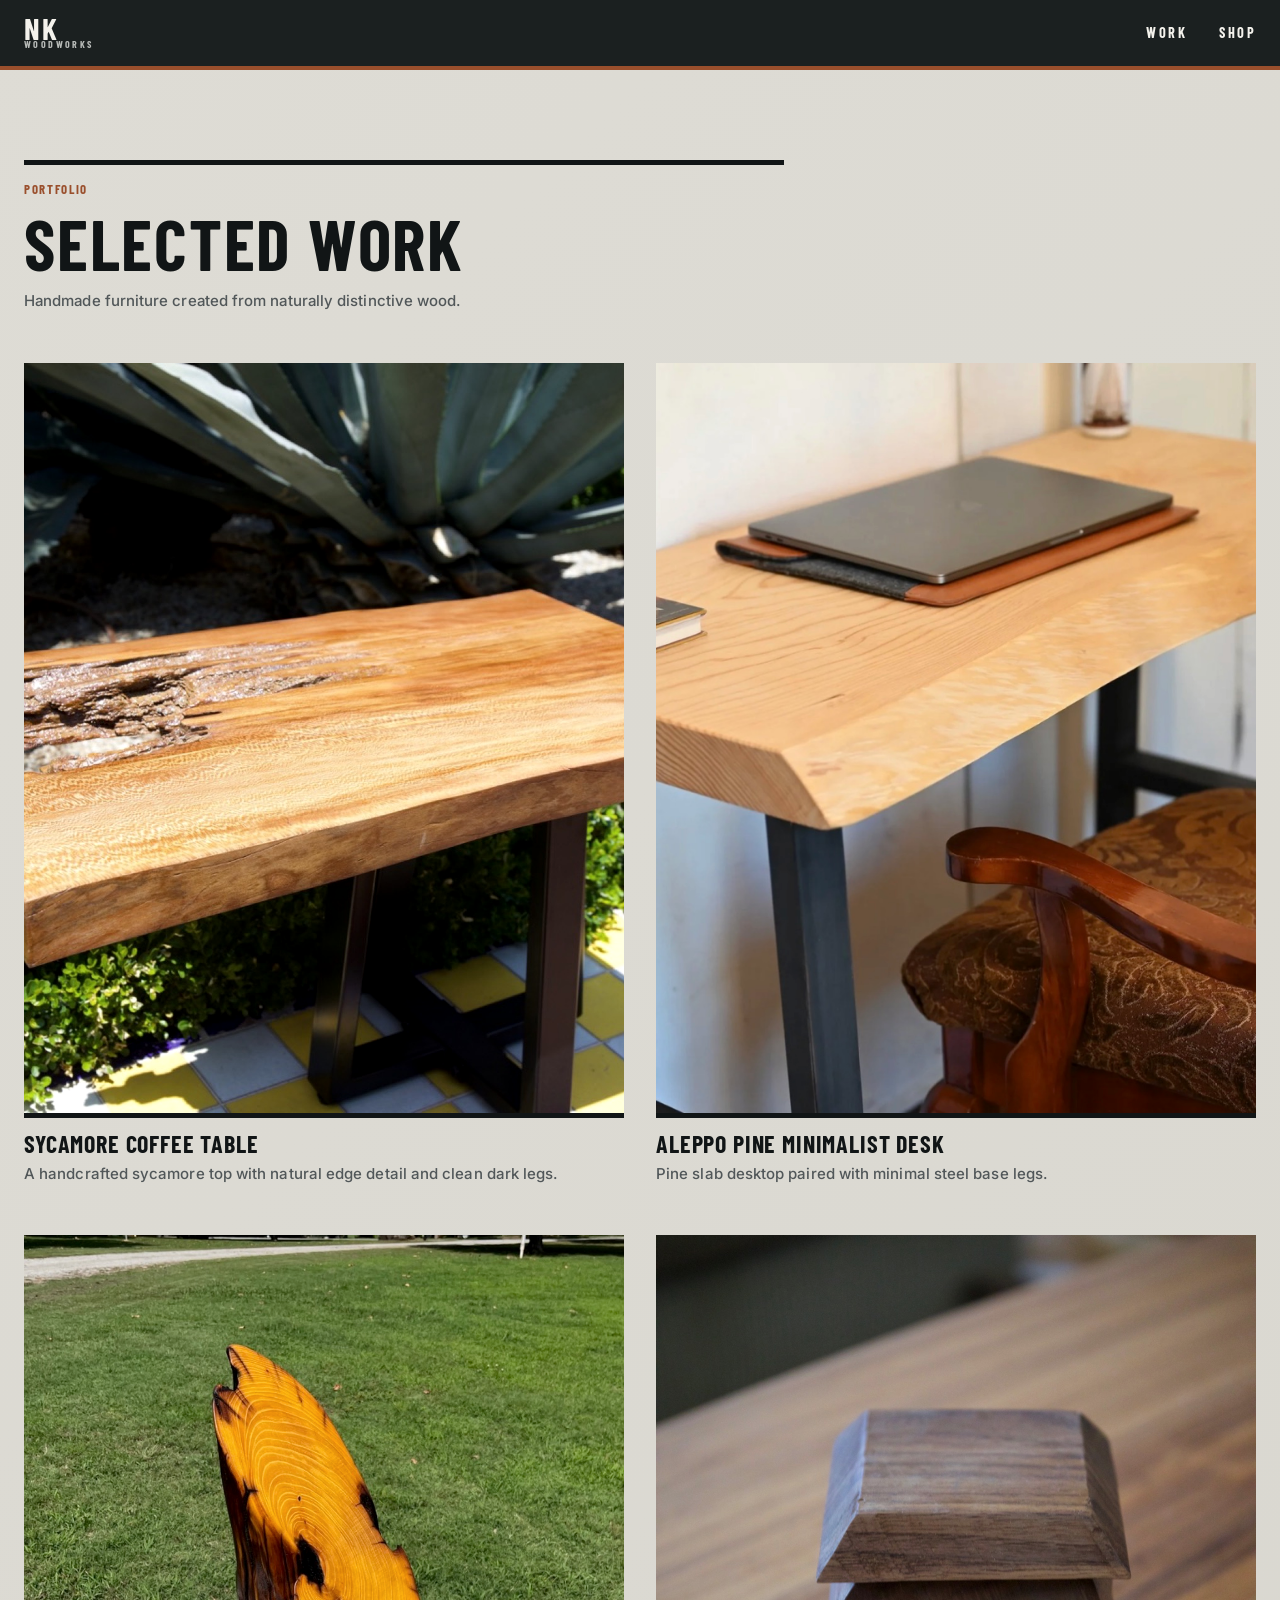
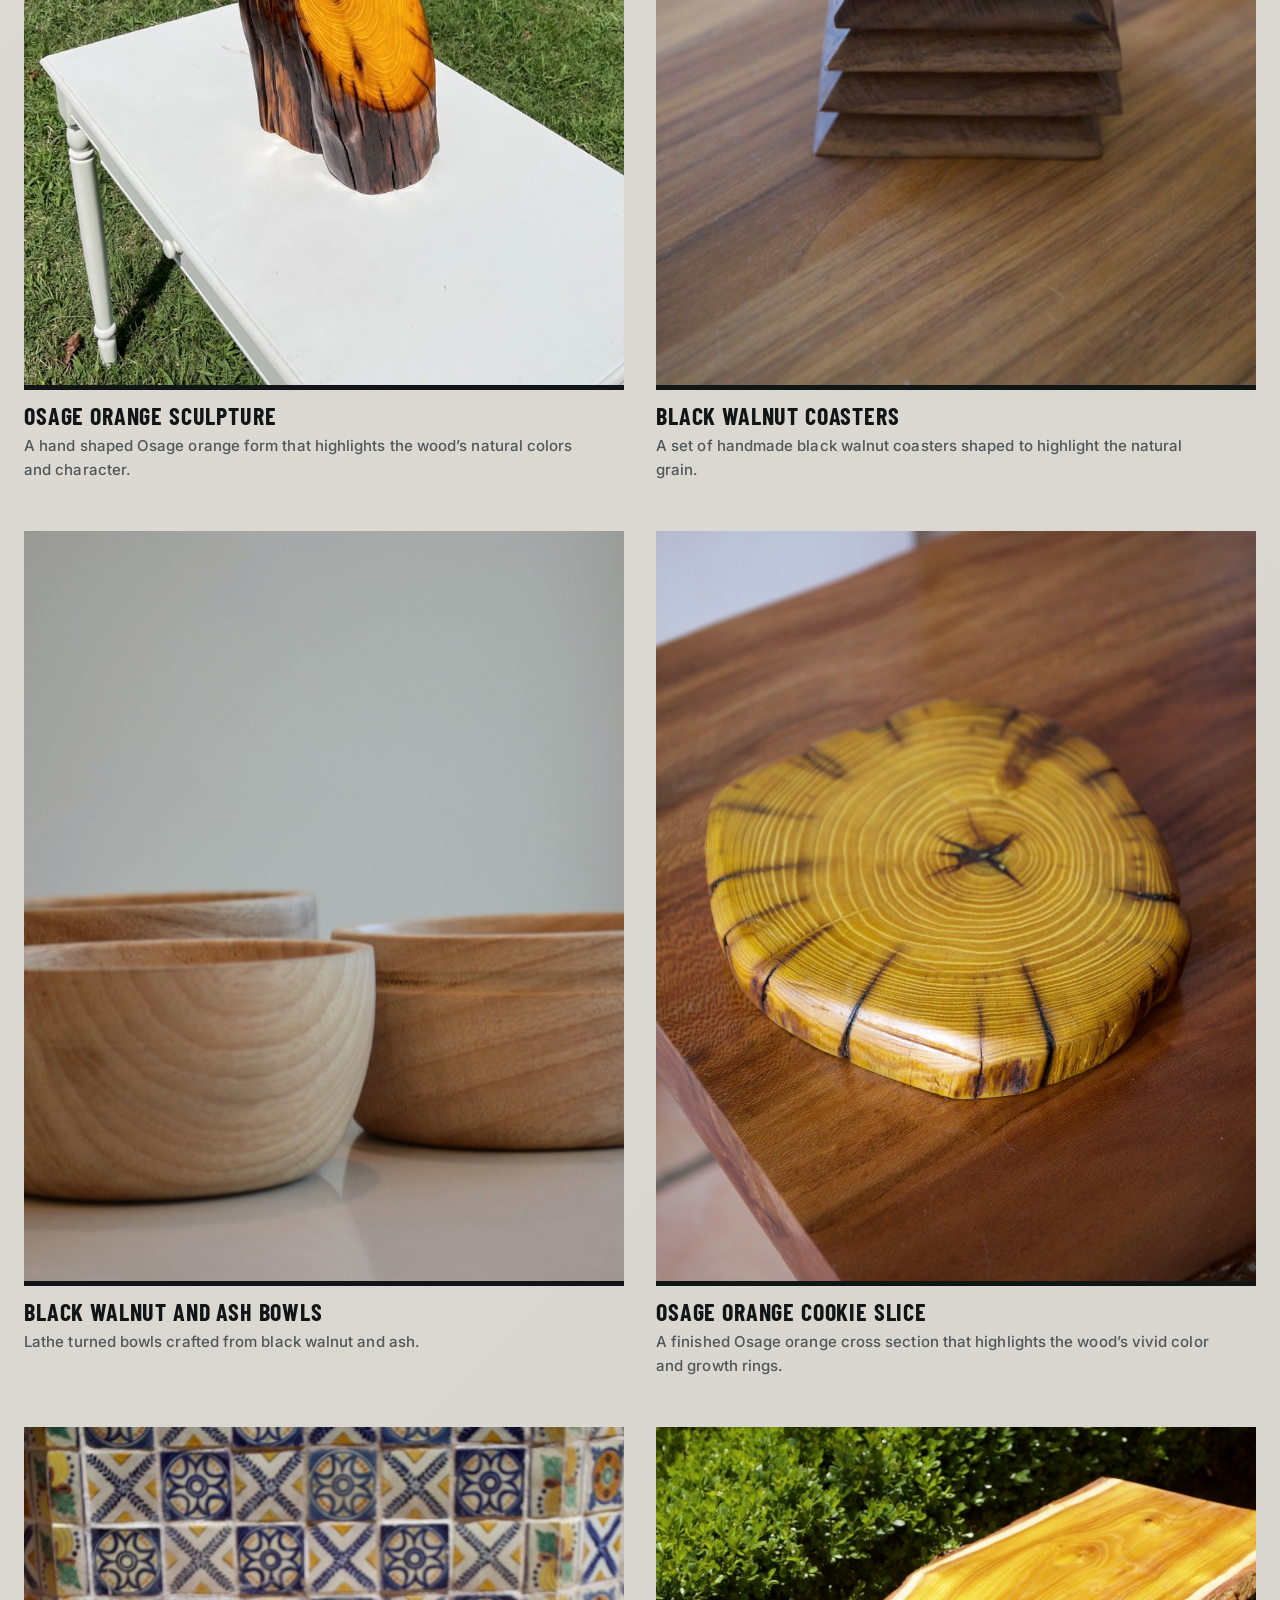
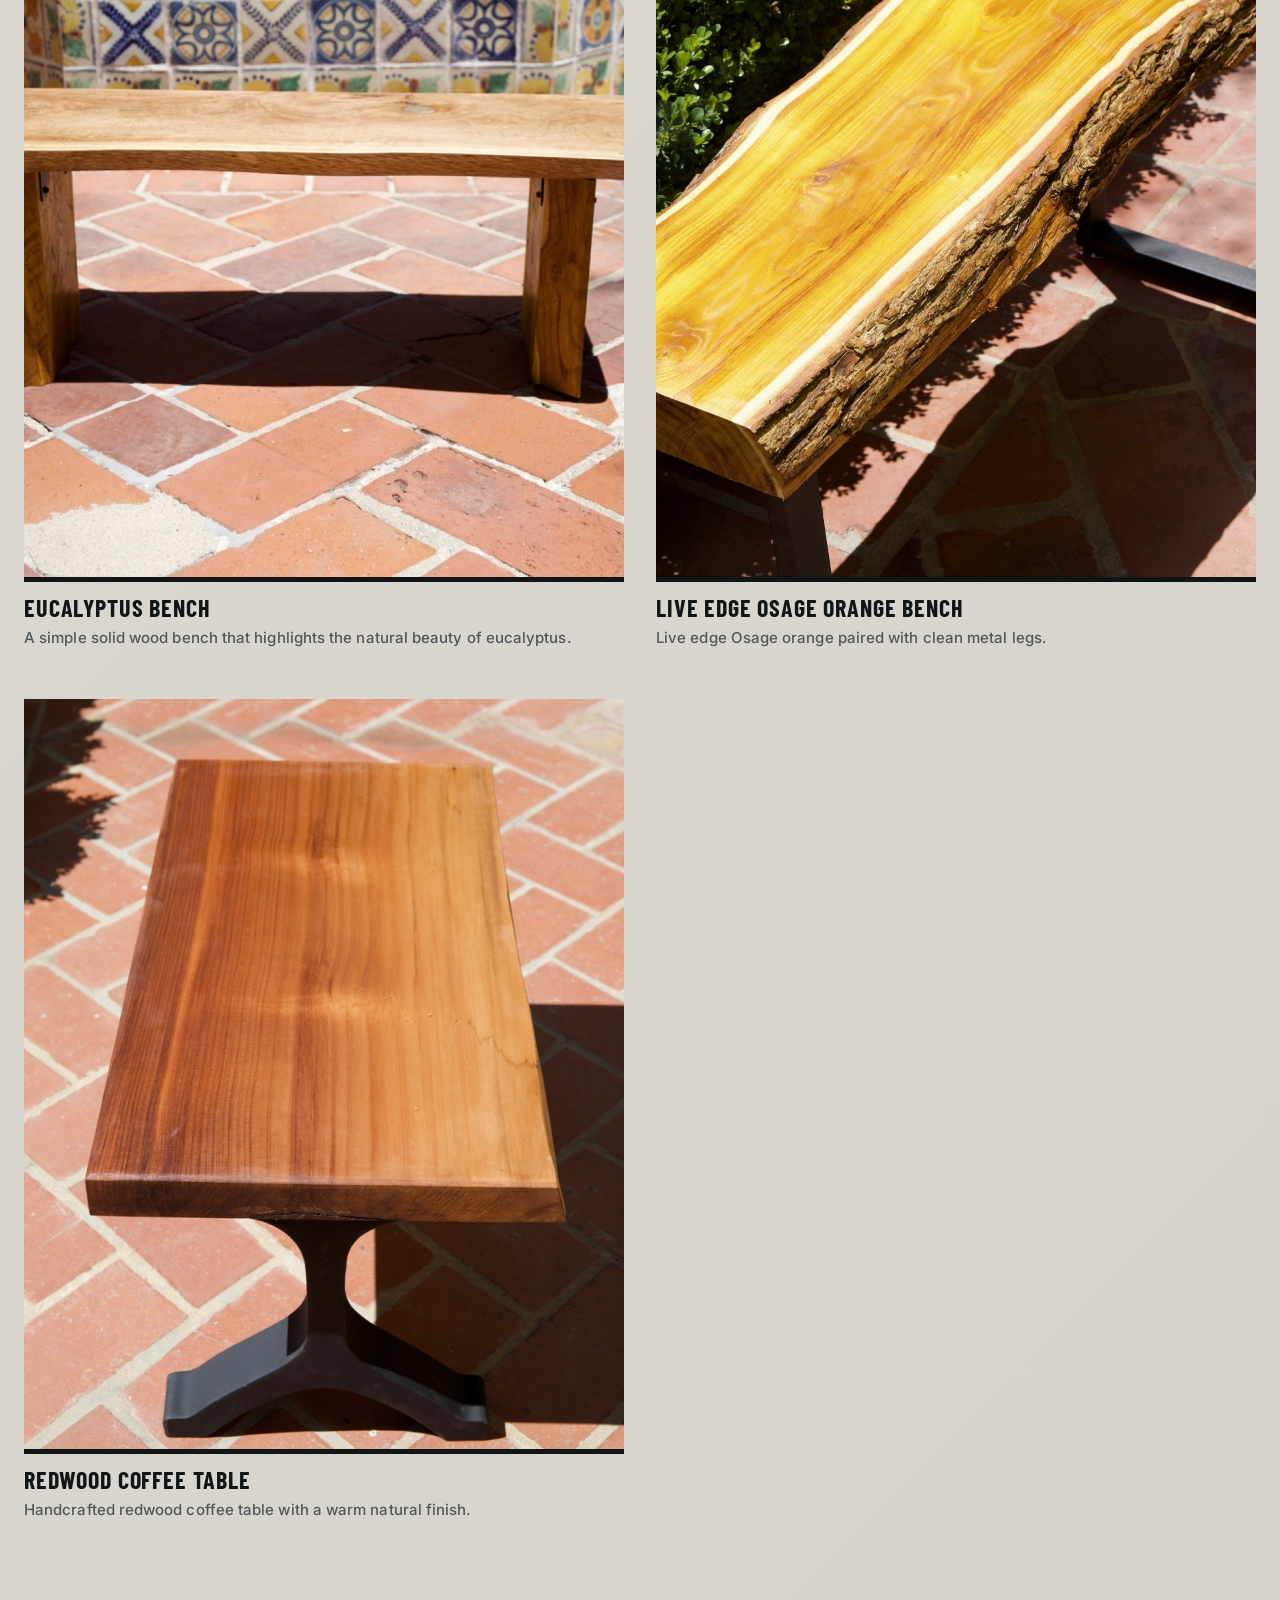
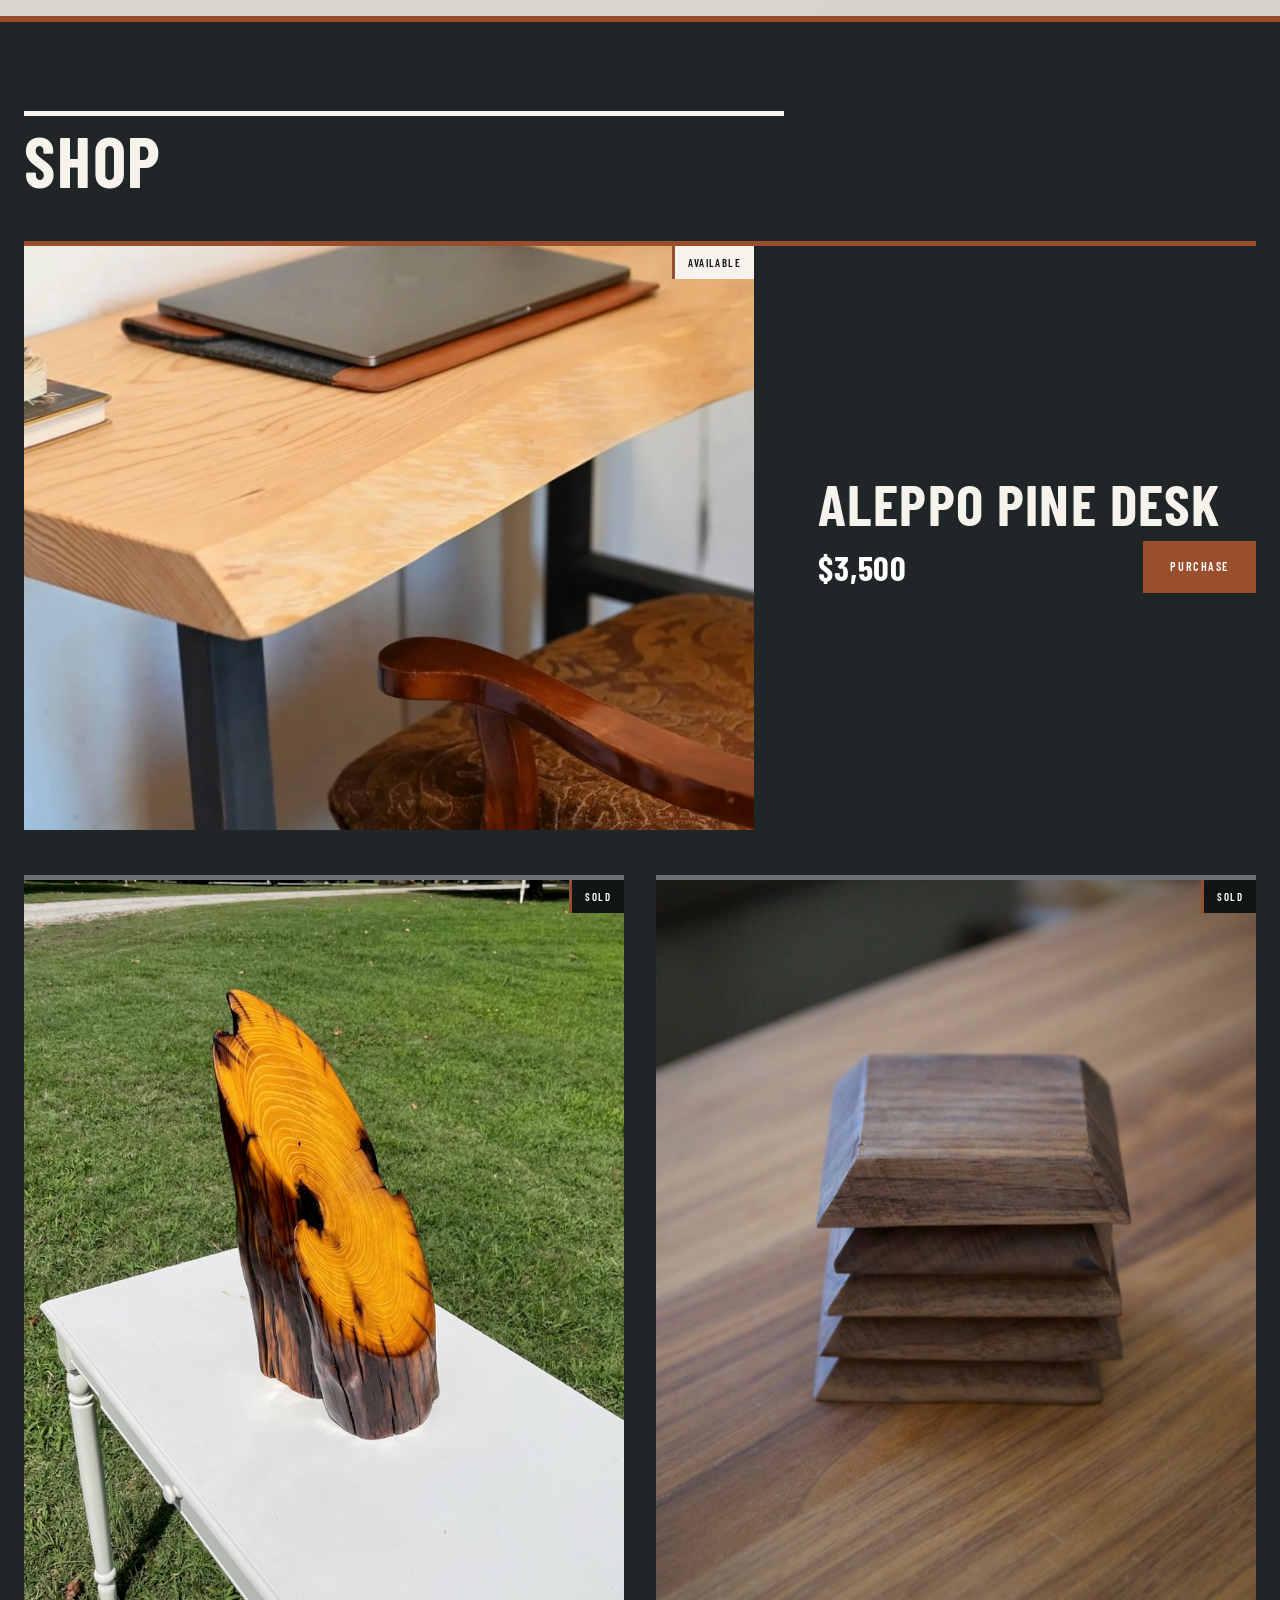
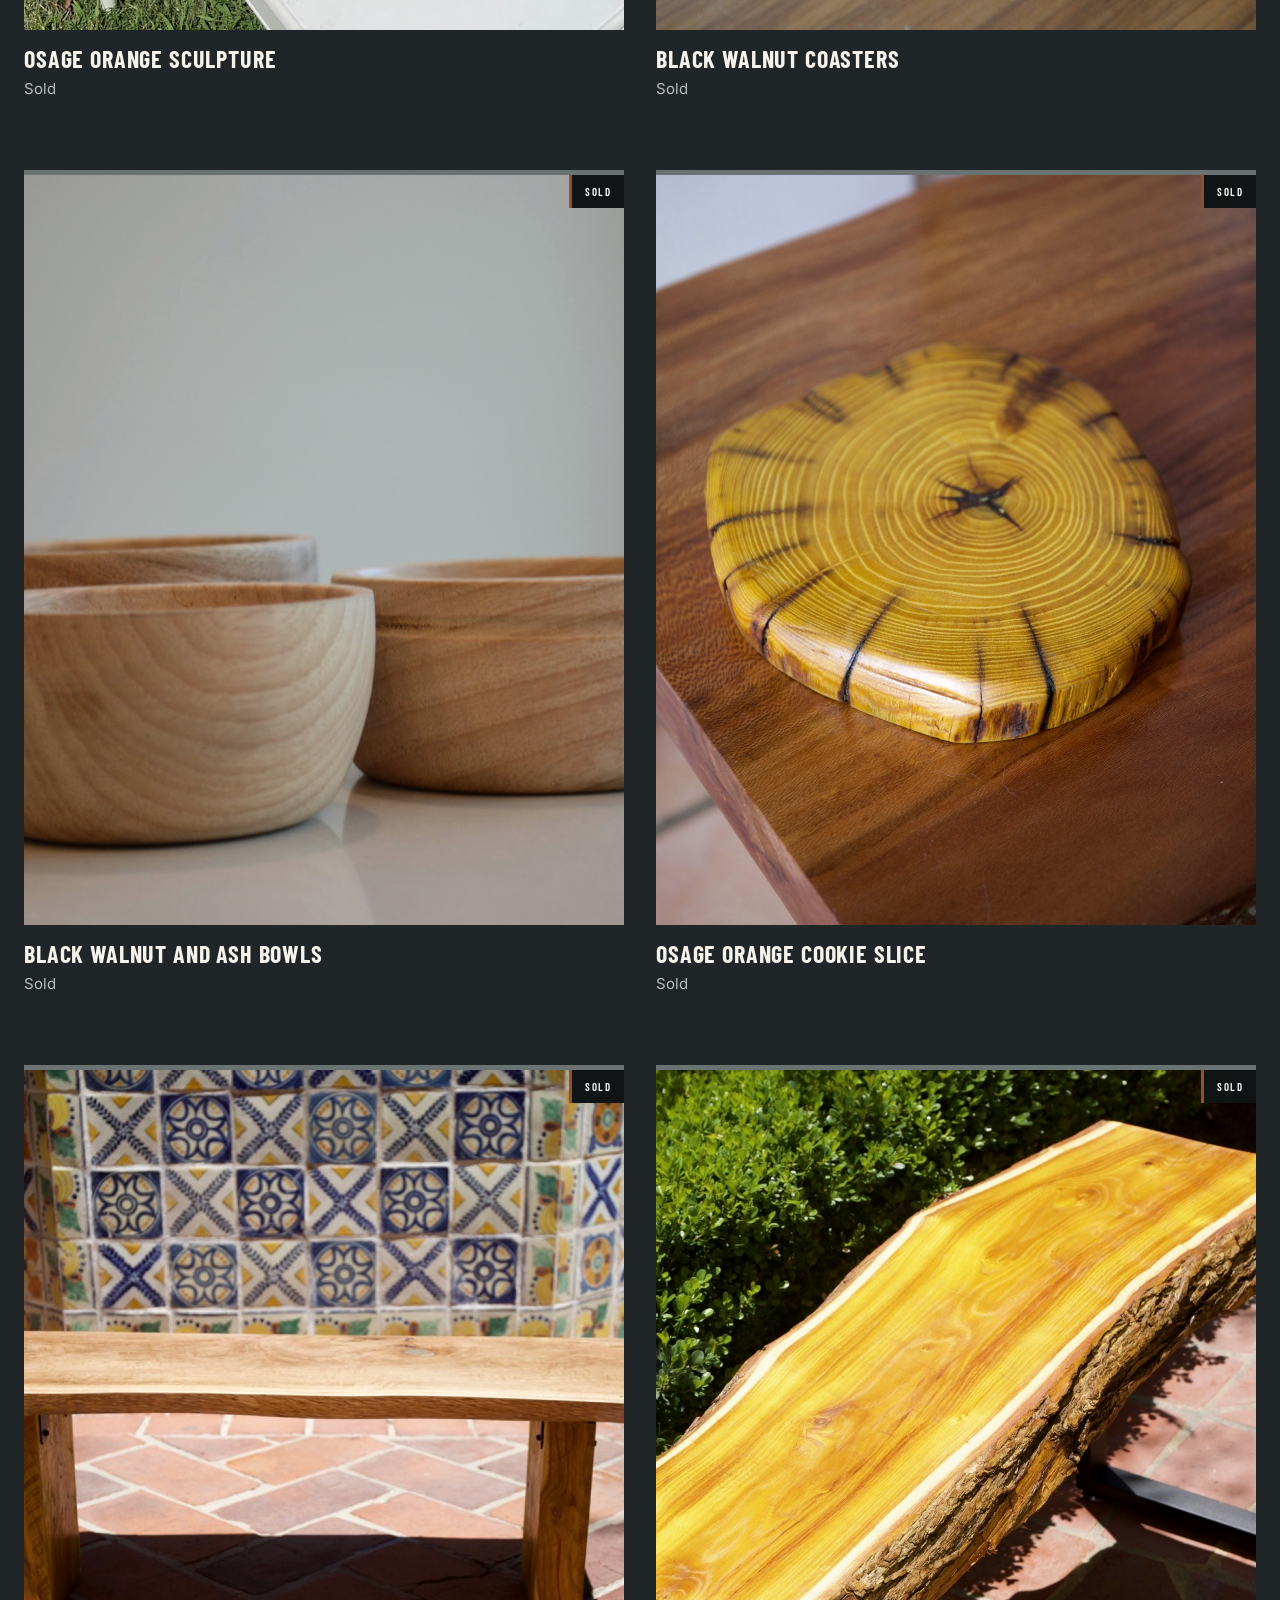
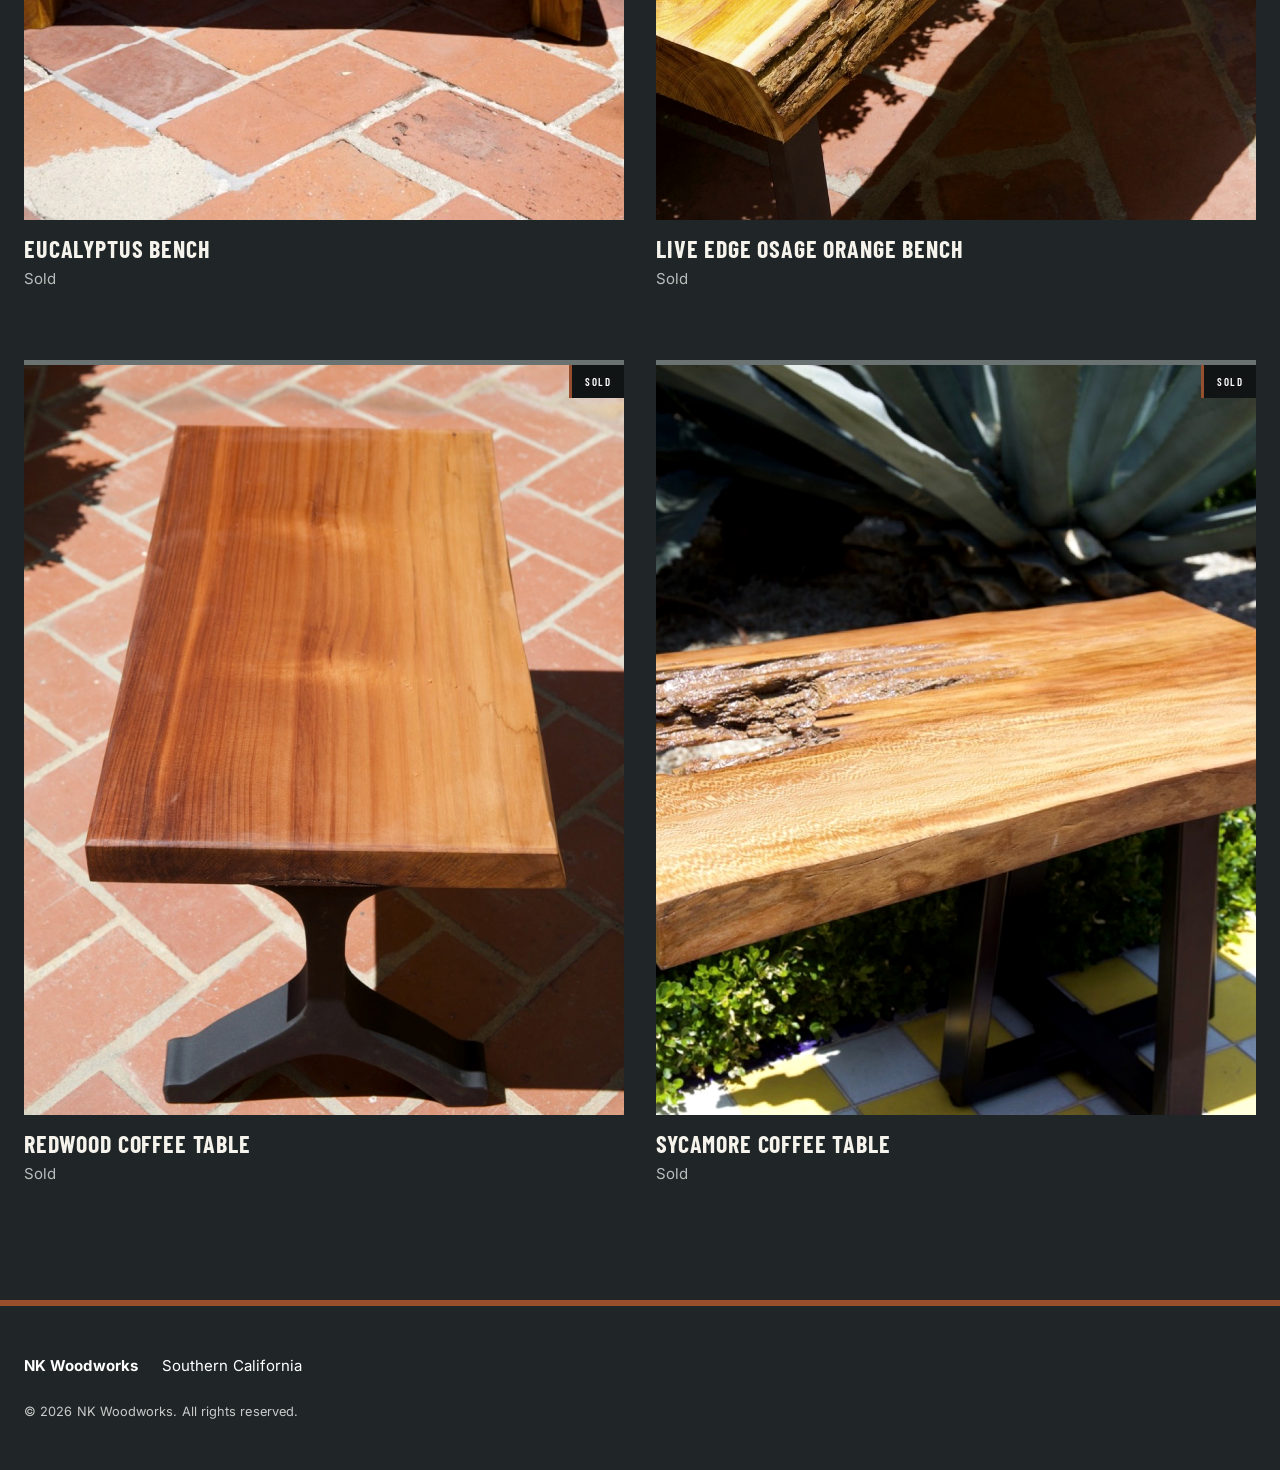
==== commit bb29718b: "Add files via upload" ====
--- a/index.html
+++ b/index.html
@@ -84,7 +84,7 @@
   <dialog id="sycamore-dialog" class="product-detail-dialog" aria-labelledby="sycamore-dialog-title"><button class="product-dialog-close" type="button" aria-label="Close Sycamore Coffee Table details">×</button><div class="product-detail-gallery"><img src="images/osage-orange-coffee-table.jpg" alt="Sycamore Coffee Table angled view"><img src="images/sycamore-coffee-table-detail.jpg" alt="Front view of the Sycamore Coffee Table and its natural edge"></div><div class="product-detail-copy"><h2 id="sycamore-dialog-title">Sycamore Coffee Table</h2><p>A handcrafted sycamore top with natural edge detail and clean dark legs.</p><p><strong>Sold</strong></p></div></dialog>
   <dialog id="coasters-dialog" class="product-detail-dialog" aria-labelledby="coasters-dialog-title"><button class="product-dialog-close" type="button" aria-label="Close Black Walnut Coasters details">×</button><div class="product-detail-gallery"><img src="images/black-walnut-coasters-stack.jpg" alt="Stacked black walnut coasters"><img src="images/black-walnut-coasters-detail.jpg" alt="Black walnut coasters showing the wood grain"></div><div class="product-detail-copy"><h2 id="coasters-dialog-title">Black Walnut Coasters</h2><p>A set of handmade black walnut coasters shaped to highlight the natural grain.</p><p><strong>Sold</strong></p></div></dialog>
   <dialog id="redwood-dialog" class="product-detail-dialog" aria-labelledby="redwood-dialog-title"><button class="product-dialog-close" type="button" aria-label="Close Redwood Coffee Table details">×</button><div class="product-detail-gallery"><img src="images/redwood-coffee-table.jpg" alt="Redwood Coffee Table top view"><img src="images/redwood-coffee-table-detail.jpg" alt="Redwood Coffee Table angled view with dark legs"></div><div class="product-detail-copy"><h2 id="redwood-dialog-title">Redwood Coffee Table</h2><p>Handcrafted redwood coffee table with a warm natural finish.</p><p><strong>Sold</strong></p></div></dialog>
-  <dialog id="bowls-dialog" class="product-detail-dialog" aria-labelledby="bowls-dialog-title"><button class="product-dialog-close" type="button" aria-label="Close Black Walnut and Ash Bowls details">×</button><div class="product-detail-gallery"><img src="images/black-walnut-ash-bowls.jpg" alt="Group of lathe turned ash bowls"><img src="images/black-walnut-ash-bowls-group.jpg" alt="Collection of black walnut and ash bowls"><img src="images/black-walnut-bowls-stacked.jpg" alt="Stacked black walnut bowls in several sizes"><img src="images/black-walnut-bowls-bottom.jpg" alt="Bottom details of two black walnut bowls"><img src="images/black-walnut-bowl-detail-large.jpg" alt="Interior detail of a large black walnut bowl"><img src="images/black-walnut-bowl-detail-small.jpg" alt="Interior detail of a small black walnut bowl"><img src="images/black-walnut-bowl-detail-flat.jpg" alt="Close view of a shallow black walnut bowl"></div><div class="product-detail-copy"><h2 id="bowls-dialog-title">Black Walnut and Ash Bowls</h2><p>A collection of bowls individually shaped from black walnut and ash wood on the lathe.</p><p><strong>Sold</strong></p></div></dialog>
+  <dialog id="bowls-dialog" class="product-detail-dialog" aria-labelledby="bowls-dialog-title"><button class="product-dialog-close" type="button" aria-label="Close Black Walnut and Ash Bowls details">×</button><div class="product-detail-gallery"><img src="images/black-walnut-ash-bowls.jpg" alt="Group of lathe turned ash bowls"><img src="images/black-walnut-bowls-bottom.jpg" alt="Bottom details of two lathe turned black walnut bowls"></div><div class="product-detail-copy"><h2 id="bowls-dialog-title">Black Walnut and Ash Bowls</h2><p>A collection of bowls individually shaped from black walnut and ash wood on the lathe.</p><p><strong>Sold</strong></p></div></dialog>
   <script src="script.js"></script>
 </body>
 </html>
--- a/styles.css
+++ b/styles.css
@@ -54,3 +54,39 @@
 .product-detail-copy h2{font-weight:700;letter-spacing:.02em}
 :focus-visible{outline-color:var(--rust)}
 @media(max-width:800px){.site-header{min-height:68px}.section-heading{padding-top:14px}.site-nav{background:var(--white)}}
+
+/* Industrial workshop refinement */
+:root{--paper:#d7d5ce;--white:#ebe9e2;--ink:#111516;--muted:#515759;--line:#9da1a0;--steel:#202627;--rust:#9a4f2c}
+body{background:linear-gradient(135deg,#dedcd5 0%,#cfcdc5 100%);font-size:15px}
+.site-header{min-height:70px;background:rgba(23,28,29,.98);color:#f4f2ec;border-bottom:4px solid var(--rust)}
+.wordmark span{font-size:1.9rem;line-height:.78}
+.wordmark small{color:#b9bcb9}
+.site-nav a{font-weight:700;letter-spacing:.17em}
+.menu-toggle span{height:2px;background:#fff}
+.section{padding-block:clamp(58px,7vw,96px)}
+.section-heading{margin-bottom:clamp(28px,4vw,50px);padding:14px 0 0;border-top:5px solid var(--ink)}
+.section-heading .eyebrow{font-size:.8rem;font-weight:700}
+h2{font-size:clamp(3.1rem,5.5vw,5.4rem);font-weight:700;line-height:.86;letter-spacing:.025em}
+.section-heading>p:last-child{font-weight:500}
+.work-grid,.shop-grid{gap:clamp(26px,3.5vw,48px) clamp(16px,2.5vw,34px)}
+.image-button,.product-image{filter:saturate(.9) contrast(1.04)}
+figcaption{padding:13px 0 4px;border-top:5px solid var(--ink)}
+.work-item h3,.product-card h3{font-size:1.5rem;font-weight:700;letter-spacing:.035em}
+.work-item p{max-width:560px;font-weight:500}
+.shop-section{background:var(--steel);color:#f5f3ec;border-top:6px solid var(--rust)}
+.shop-section .section-heading{border-color:#f5f3ec}
+.shop-section .product-card{border-top:5px solid #6b7272}
+.shop-section .product-card p{color:#b9bdbc}
+.shop-section .product-copy{padding:16px 0 24px}
+.shop-section .product-card.available{border-top-color:var(--rust)}
+.shop-section .product-card.available h3{font-size:clamp(2.8rem,4.5vw,4.8rem)}
+.shop-section .purchase-row strong{color:#fff;font-size:2.15rem}
+.shop-section .button-dark{background:var(--rust);border-color:var(--rust);color:#fff}
+.shop-section .button-dark:hover,.shop-section .button-dark:focus-visible{background:#b46238;border-color:#b46238}
+.status{padding:8px 13px;background:#141819;border-left:3px solid var(--rust)}
+.available-status{background:#f2efe7;color:var(--ink);border:0;border-left:3px solid var(--rust)}
+.product-detail-dialog{background:#d9d7d0}
+.product-detail-copy{border-top:5px solid var(--rust)}
+.product-detail-copy h2{font-size:clamp(2.8rem,5vw,5rem);line-height:.9}
+.site-footer{border-top:6px solid var(--rust)}
+@media(max-width:800px){.site-nav{background:var(--steel);color:#fff}.site-nav a{border-color:#4f5657}}
